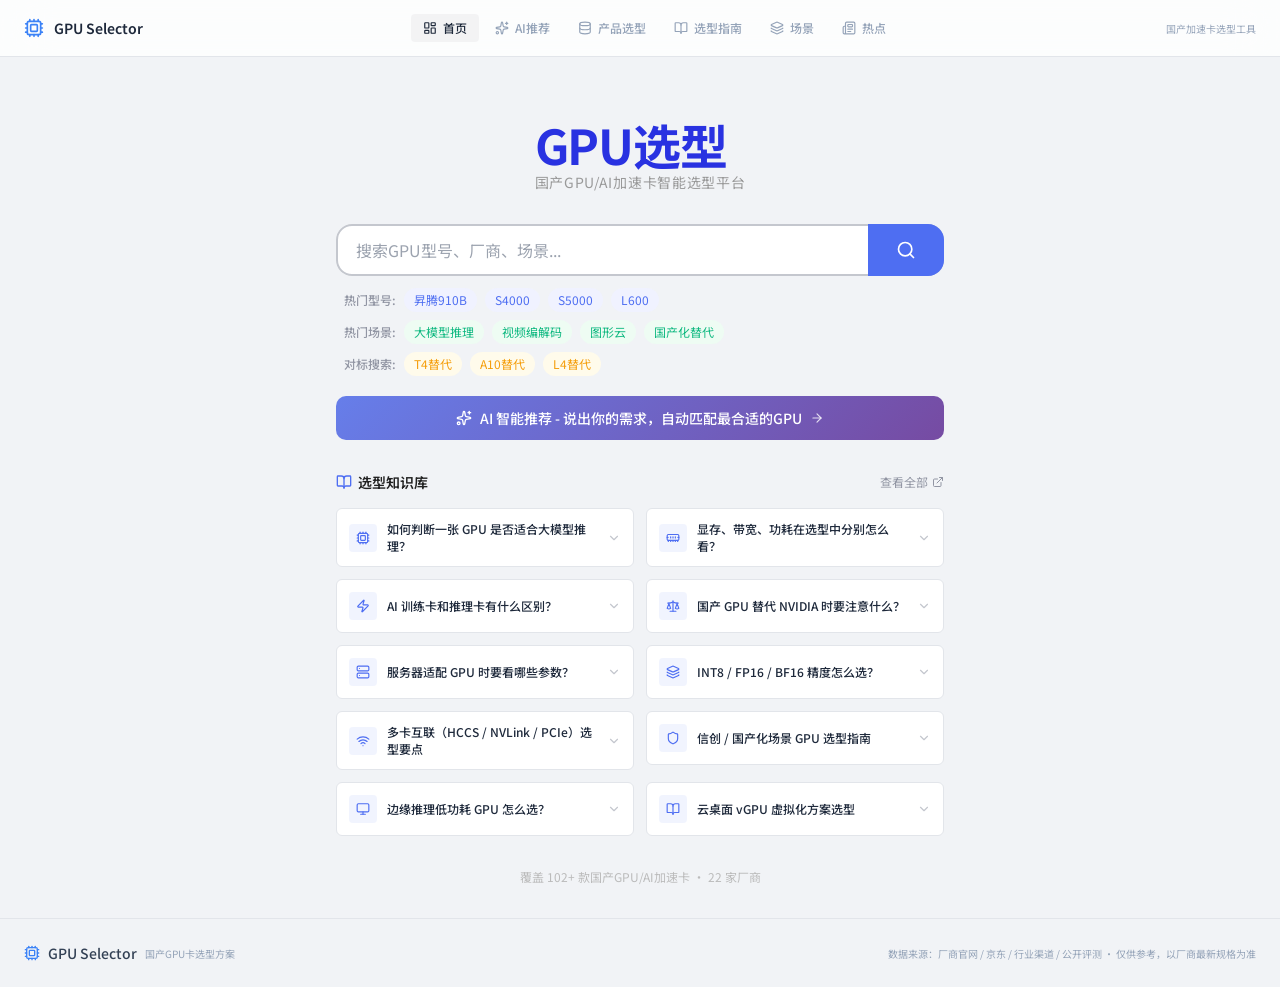
==== index.html @ f84dd286 "Add files via upload" ====
<!doctype html>
<html lang="en">
  <head>
    <meta charset="UTF-8" />
    <meta name="viewport" content="width=device-width, initial-scale=1.0" />
    <title>国产GPU卡选型方案</title>
    <script type="module" crossorigin src="./assets/index-DSCx5gUQ.js"></script>
    <link rel="stylesheet" crossorigin href="./assets/index-zf1gMoBi.css">
  </head>
  <body>
    <div id="root"></div>
  </body>
</html>
---- assets/index-zf1gMoBi.css ----
@import"https://fonts.googleapis.com/css2?family=JetBrains+Mono:wght@400;500;600;700&family=Noto+Sans+SC:wght@400;500;600;700;900&display=swap";*,:before,:after{--tw-border-spacing-x: 0;--tw-border-spacing-y: 0;--tw-translate-x: 0;--tw-translate-y: 0;--tw-rotate: 0;--tw-skew-x: 0;--tw-skew-y: 0;--tw-scale-x: 1;--tw-scale-y: 1;--tw-pan-x: ;--tw-pan-y: ;--tw-pinch-zoom: ;--tw-scroll-snap-strictness: proximity;--tw-gradient-from-position: ;--tw-gradient-via-position: ;--tw-gradient-to-position: ;--tw-ordinal: ;--tw-slashed-zero: ;--tw-numeric-figure: ;--tw-numeric-spacing: ;--tw-numeric-fraction: ;--tw-ring-inset: ;--tw-ring-offset-width: 0px;--tw-ring-offset-color: #fff;--tw-ring-color: rgb(59 130 246 / .5);--tw-ring-offset-shadow: 0 0 #0000;--tw-ring-shadow: 0 0 #0000;--tw-shadow: 0 0 #0000;--tw-shadow-colored: 0 0 #0000;--tw-blur: ;--tw-brightness: ;--tw-contrast: ;--tw-grayscale: ;--tw-hue-rotate: ;--tw-invert: ;--tw-saturate: ;--tw-sepia: ;--tw-drop-shadow: ;--tw-backdrop-blur: ;--tw-backdrop-brightness: ;--tw-backdrop-contrast: ;--tw-backdrop-grayscale: ;--tw-backdrop-hue-rotate: ;--tw-backdrop-invert: ;--tw-backdrop-opacity: ;--tw-backdrop-saturate: ;--tw-backdrop-sepia: ;--tw-contain-size: ;--tw-contain-layout: ;--tw-contain-paint: ;--tw-contain-style: }::backdrop{--tw-border-spacing-x: 0;--tw-border-spacing-y: 0;--tw-translate-x: 0;--tw-translate-y: 0;--tw-rotate: 0;--tw-skew-x: 0;--tw-skew-y: 0;--tw-scale-x: 1;--tw-scale-y: 1;--tw-pan-x: ;--tw-pan-y: ;--tw-pinch-zoom: ;--tw-scroll-snap-strictness: proximity;--tw-gradient-from-position: ;--tw-gradient-via-position: ;--tw-gradient-to-position: ;--tw-ordinal: ;--tw-slashed-zero: ;--tw-numeric-figure: ;--tw-numeric-spacing: ;--tw-numeric-fraction: ;--tw-ring-inset: ;--tw-ring-offset-width: 0px;--tw-ring-offset-color: #fff;--tw-ring-color: rgb(59 130 246 / .5);--tw-ring-offset-shadow: 0 0 #0000;--tw-ring-shadow: 0 0 #0000;--tw-shadow: 0 0 #0000;--tw-shadow-colored: 0 0 #0000;--tw-blur: ;--tw-brightness: ;--tw-contrast: ;--tw-grayscale: ;--tw-hue-rotate: ;--tw-invert: ;--tw-saturate: ;--tw-sepia: ;--tw-drop-shadow: ;--tw-backdrop-blur: ;--tw-backdrop-brightness: ;--tw-backdrop-contrast: ;--tw-backdrop-grayscale: ;--tw-backdrop-hue-rotate: ;--tw-backdrop-invert: ;--tw-backdrop-opacity: ;--tw-backdrop-saturate: ;--tw-backdrop-sepia: ;--tw-contain-size: ;--tw-contain-layout: ;--tw-contain-paint: ;--tw-contain-style: }*,:before,:after{box-sizing:border-box;border-width:0;border-style:solid;border-color:#e5e7eb}:before,:after{--tw-content: ""}html,:host{line-height:1.5;-webkit-text-size-adjust:100%;-moz-tab-size:4;-o-tab-size:4;tab-size:4;font-family:ui-sans-serif,system-ui,sans-serif,"Apple Color Emoji","Segoe UI Emoji",Segoe UI Symbol,"Noto Color Emoji";font-feature-settings:normal;font-variation-settings:normal;-webkit-tap-highlight-color:transparent}body{margin:0;line-height:inherit}hr{height:0;color:inherit;border-top-width:1px}abbr:where([title]){-webkit-text-decoration:underline dotted;text-decoration:underline dotted}h1,h2,h3,h4,h5,h6{font-size:inherit;font-weight:inherit}a{color:inherit;text-decoration:inherit}b,strong{font-weight:bolder}code,kbd,samp,pre{font-family:ui-monospace,SFMono-Regular,Menlo,Monaco,Consolas,Liberation Mono,Courier New,monospace;font-feature-settings:normal;font-variation-settings:normal;font-size:1em}small{font-size:80%}sub,sup{font-size:75%;line-height:0;position:relative;vertical-align:baseline}sub{bottom:-.25em}sup{top:-.5em}table{text-indent:0;border-color:inherit;border-collapse:collapse}button,input,optgroup,select,textarea{font-family:inherit;font-feature-settings:inherit;font-variation-settings:inherit;font-size:100%;font-weight:inherit;line-height:inherit;letter-spacing:inherit;color:inherit;margin:0;padding:0}button,select{text-transform:none}button,input:where([type=button]),input:where([type=reset]),input:where([type=submit]){-webkit-appearance:button;background-color:transparent;background-image:none}:-moz-focusring{outline:auto}:-moz-ui-invalid{box-shadow:none}progress{vertical-align:baseline}::-webkit-inner-spin-button,::-webkit-outer-spin-button{height:auto}[type=search]{-webkit-appearance:textfield;outline-offset:-2px}::-webkit-search-decoration{-webkit-appearance:none}::-webkit-file-upload-button{-webkit-appearance:button;font:inherit}summary{display:list-item}blockquote,dl,dd,h1,h2,h3,h4,h5,h6,hr,figure,p,pre{margin:0}fieldset{margin:0;padding:0}legend{padding:0}ol,ul,menu{list-style:none;margin:0;padding:0}dialog{padding:0}textarea{resize:vertical}input::-moz-placeholder,textarea::-moz-placeholder{opacity:1;color:#9ca3af}input::placeholder,textarea::placeholder{opacity:1;color:#9ca3af}button,[role=button]{cursor:pointer}:disabled{cursor:default}img,svg,video,canvas,audio,iframe,embed,object{display:block;vertical-align:middle}img,video{max-width:100%;height:auto}[hidden]:where(:not([hidden=until-found])){display:none}:root{--background: 220 10% 97%;--foreground: 220 15% 15%;--card: 0 0% 100%;--card-foreground: 220 15% 15%;--popover: 0 0% 100%;--popover-foreground: 220 15% 15%;--primary: 217 91% 60%;--primary-foreground: 0 0% 100%;--secondary: 220 10% 94%;--secondary-foreground: 220 15% 15%;--muted: 220 10% 94%;--muted-foreground: 220 8% 45%;--accent: 220 10% 92%;--accent-foreground: 220 15% 15%;--destructive: 0 72% 51%;--destructive-foreground: 0 0% 100%;--border: 220 10% 88%;--input: 220 10% 88%;--ring: 217 91% 60%;--radius: .375rem}*{border-color:hsl(var(--border))}html{scroll-behavior:smooth}body{-webkit-font-smoothing:antialiased;-moz-osx-font-smoothing:grayscale;background-color:#f1f3f6;color:#1e293b;font-family:Noto Sans SC,-apple-system,BlinkMacSystemFont,Segoe UI,sans-serif}::-moz-selection{background-color:#3b82f62e;color:#1e293b}::selection{background-color:#3b82f62e;color:#1e293b}::-webkit-scrollbar{width:5px;height:5px}::-webkit-scrollbar-track{background:transparent}::-webkit-scrollbar-thumb{background:#0000001f;border-radius:2px}::-webkit-scrollbar-thumb:hover{background:#0003}.font-mono{font-family:JetBrains Mono,Space Mono,monospace}.line-clamp-2{display:-webkit-box;-webkit-line-clamp:2;-webkit-box-orient:vertical;overflow:hidden}.line-clamp-3{display:-webkit-box;-webkit-line-clamp:3;-webkit-box-orient:vertical;overflow:hidden}.panel{border-radius:var(--radius);border-width:1px;--tw-bg-opacity: 1;background-color:rgb(255 255 255 / var(--tw-bg-opacity, 1));border-color:#e2e5ea}.panel-hover{border-radius:var(--radius);border-width:1px;--tw-bg-opacity: 1;background-color:rgb(255 255 255 / var(--tw-bg-opacity, 1));border-color:#e2e5ea;transition:all .2s ease}.panel-hover:hover{border-color:#cdd1d8;box-shadow:0 1px 4px #0000000a}.btn-primary{display:inline-flex;height:2rem;align-items:center;justify-content:center;gap:.25rem;border-radius:calc(var(--radius) - 2px);padding-left:1rem;padding-right:1rem;font-size:.75rem;line-height:1rem;font-weight:500;transition-property:all;transition-timing-function:cubic-bezier(.4,0,.2,1);transition-duration:.2s;animation-duration:.2s;background:#3b82f61a;color:#2563eb;border:1px solid rgba(59,130,246,.2)}.btn-primary:hover{background:#3b82f629;border-color:#3b82f64d}.sr-only{position:absolute;width:1px;height:1px;padding:0;margin:-1px;overflow:hidden;clip:rect(0,0,0,0);white-space:nowrap;border-width:0}.pointer-events-none{pointer-events:none}.visible{visibility:visible}.invisible{visibility:hidden}.fixed{position:fixed}.absolute{position:absolute}.relative{position:relative}.sticky{position:sticky}.inset-0{inset:0}.inset-4{inset:1rem}.inset-x-0{left:0;right:0}.inset-y-0{top:0;bottom:0}.-bottom-12{bottom:-3rem}.-left-12{left:-3rem}.-right-12{right:-3rem}.-top-12{top:-3rem}.bottom-0{bottom:0}.left-0{left:0}.left-1\/2{left:50%}.left-2{left:.5rem}.left-2\.5{left:.625rem}.left-3{left:.75rem}.left-\[50\%\]{left:50%}.right-0{right:0}.right-1{right:.25rem}.right-2{right:.5rem}.right-3{right:.75rem}.right-4{right:1rem}.top-0{top:0}.top-1\.5{top:.375rem}.top-1\/2{top:50%}.top-20{top:5rem}.top-3\.5{top:.875rem}.top-4{top:1rem}.top-\[1px\]{top:1px}.top-\[50\%\]{top:50%}.top-\[60\%\]{top:60%}.top-\[72px\]{top:72px}.top-full{top:100%}.isolate{isolation:isolate}.-z-10{z-index:-10}.z-10{z-index:10}.z-20{z-index:20}.z-50{z-index:50}.z-\[1\]{z-index:1}.z-\[60\]{z-index:60}.z-\[70\]{z-index:70}.z-\[80\]{z-index:80}.z-\[90\]{z-index:90}.order-first{order:-9999}.order-last{order:9999}.col-start-2{grid-column-start:2}.row-span-2{grid-row:span 2 / span 2}.row-start-1{grid-row-start:1}.\!m-0{margin:0!important}.-mx-1{margin-left:-.25rem;margin-right:-.25rem}.-mx-6{margin-left:-1.5rem;margin-right:-1.5rem}.-my-2{margin-top:-.5rem;margin-bottom:-.5rem}.mx-2{margin-left:.5rem;margin-right:.5rem}.mx-3\.5{margin-left:.875rem;margin-right:.875rem}.mx-auto{margin-left:auto;margin-right:auto}.my-0{margin-top:0;margin-bottom:0}.my-0\.5{margin-top:.125rem;margin-bottom:.125rem}.my-1{margin-top:.25rem;margin-bottom:.25rem}.my-3{margin-top:.75rem;margin-bottom:.75rem}.-ml-4{margin-left:-1rem}.-mt-4{margin-top:-1rem}.mb-0\.5{margin-bottom:.125rem}.mb-1{margin-bottom:.25rem}.mb-1\.5{margin-bottom:.375rem}.mb-2{margin-bottom:.5rem}.mb-2\.5{margin-bottom:.625rem}.mb-3{margin-bottom:.75rem}.mb-4{margin-bottom:1rem}.mb-5{margin-bottom:1.25rem}.mb-6{margin-bottom:1.5rem}.mb-8{margin-bottom:2rem}.ml-0\.5{margin-left:.125rem}.ml-1{margin-left:.25rem}.ml-1\.5{margin-left:.375rem}.ml-2{margin-left:.5rem}.ml-3{margin-left:.75rem}.ml-4{margin-left:1rem}.ml-auto{margin-left:auto}.mt-0\.5{margin-top:.125rem}.mt-1{margin-top:.25rem}.mt-1\.5{margin-top:.375rem}.mt-12{margin-top:3rem}.mt-2{margin-top:.5rem}.mt-2\.5{margin-top:.625rem}.mt-3{margin-top:.75rem}.mt-4{margin-top:1rem}.mt-5{margin-top:1.25rem}.mt-8{margin-top:2rem}.mt-auto{margin-top:auto}.line-clamp-1{overflow:hidden;display:-webkit-box;-webkit-box-orient:vertical;-webkit-line-clamp:1}.line-clamp-2{overflow:hidden;display:-webkit-box;-webkit-box-orient:vertical;-webkit-line-clamp:2}.line-clamp-3{overflow:hidden;display:-webkit-box;-webkit-box-orient:vertical;-webkit-line-clamp:3}.block{display:block}.inline-block{display:inline-block}.inline{display:inline}.flex{display:flex}.inline-flex{display:inline-flex}.table{display:table}.table-caption{display:table-caption}.table-cell{display:table-cell}.table-row{display:table-row}.grid{display:grid}.hidden{display:none}.aspect-square{aspect-ratio:1 / 1}.aspect-video{aspect-ratio:16 / 9}.size-10{width:2.5rem;height:2.5rem}.size-2{width:.5rem;height:.5rem}.size-2\.5{width:.625rem;height:.625rem}.size-3{width:.75rem;height:.75rem}.size-3\.5{width:.875rem;height:.875rem}.size-4{width:1rem;height:1rem}.size-6{width:1.5rem;height:1.5rem}.size-7{width:1.75rem;height:1.75rem}.size-8{width:2rem;height:2rem}.size-9{width:2.25rem;height:2.25rem}.size-auto{width:auto;height:auto}.size-full{width:100%;height:100%}.h-1{height:.25rem}.h-1\.5{height:.375rem}.h-10{height:2.5rem}.h-11{height:2.75rem}.h-12{height:3rem}.h-14{height:3.5rem}.h-2{height:.5rem}.h-2\.5{height:.625rem}.h-3{height:.75rem}.h-3\.5{height:.875rem}.h-4{height:1rem}.h-5{height:1.25rem}.h-6{height:1.5rem}.h-64{height:16rem}.h-7{height:1.75rem}.h-8{height:2rem}.h-9{height:2.25rem}.h-\[1\.15rem\]{height:1.15rem}.h-\[2px\]{height:2px}.h-\[calc\(100\%-1px\)\]{height:calc(100% - 1px)}.h-\[calc\(100vh-3\.5rem\)\]{height:calc(100vh - 3.5rem)}.h-\[var\(--radix-navigation-menu-viewport-height\)\]{height:var(--radix-navigation-menu-viewport-height)}.h-\[var\(--radix-select-trigger-height\)\]{height:var(--radix-select-trigger-height)}.h-auto{height:auto}.h-full{height:100%}.h-px{height:1px}.h-svh{height:100svh}.max-h-52{max-height:13rem}.max-h-\[120px\]{max-height:120px}.max-h-\[300px\]{max-height:300px}.max-h-\[calc\(100vh-80px\)\]{max-height:calc(100vh - 80px)}.min-h-0{min-height:0px}.min-h-16{min-height:4rem}.min-h-4{min-height:1rem}.min-h-\[calc\(100vh-3\.5rem\)\]{min-height:calc(100vh - 3.5rem)}.min-h-screen{min-height:100vh}.min-h-svh{min-height:100svh}.w-0{width:0px}.w-1{width:.25rem}.w-1\.5{width:.375rem}.w-10{width:2.5rem}.w-12{width:3rem}.w-14{width:3.5rem}.w-2{width:.5rem}.w-2\.5{width:.625rem}.w-3{width:.75rem}.w-3\.5{width:.875rem}.w-3\/4{width:75%}.w-4{width:1rem}.w-5{width:1.25rem}.w-56{width:14rem}.w-6{width:1.5rem}.w-64{width:16rem}.w-7{width:1.75rem}.w-72{width:18rem}.w-8{width:2rem}.w-9{width:2.25rem}.w-\[100px\]{width:100px}.w-\[140px\]{width:140px}.w-\[240px\]{width:240px}.w-auto{width:auto}.w-fit{width:-moz-fit-content;width:fit-content}.w-full{width:100%}.w-max{width:-moz-max-content;width:max-content}.w-px{width:1px}.min-w-0{min-width:0px}.min-w-10{min-width:2.5rem}.min-w-5{min-width:1.25rem}.min-w-8{min-width:2rem}.min-w-9{min-width:2.25rem}.min-w-\[12rem\]{min-width:12rem}.min-w-\[180px\]{min-width:180px}.min-w-\[200px\]{min-width:200px}.min-w-\[700px\]{min-width:700px}.min-w-\[800px\]{min-width:800px}.min-w-\[8rem\]{min-width:8rem}.min-w-\[var\(--radix-select-trigger-width\)\]{min-width:var(--radix-select-trigger-width)}.max-w-\[1100px\]{max-width:1100px}.max-w-\[1200px\]{max-width:1200px}.max-w-\[1400px\]{max-width:1400px}.max-w-\[140px\]{max-width:140px}.max-w-\[220px\]{max-width:220px}.max-w-\[240px\]{max-width:240px}.max-w-\[520px\]{max-width:520px}.max-w-\[640px\]{max-width:640px}.max-w-\[80\%\]{max-width:80%}.max-w-\[calc\(100\%-2rem\)\]{max-width:calc(100% - 2rem)}.max-w-lg{max-width:32rem}.max-w-max{max-width:-moz-max-content;max-width:max-content}.max-w-md{max-width:28rem}.max-w-sm{max-width:24rem}.flex-1{flex:1 1 0%}.shrink-0{flex-shrink:0}.grow{flex-grow:1}.grow-0{flex-grow:0}.basis-full{flex-basis:100%}.caption-bottom{caption-side:bottom}.border-collapse{border-collapse:collapse}.border-separate{border-collapse:separate}.border-spacing-0{--tw-border-spacing-x: 0px;--tw-border-spacing-y: 0px;border-spacing:var(--tw-border-spacing-x) var(--tw-border-spacing-y)}.-translate-x-1\/2{--tw-translate-x: -50%;transform:translate(var(--tw-translate-x),var(--tw-translate-y)) rotate(var(--tw-rotate)) skew(var(--tw-skew-x)) skewY(var(--tw-skew-y)) scaleX(var(--tw-scale-x)) scaleY(var(--tw-scale-y))}.-translate-x-px{--tw-translate-x: -1px;transform:translate(var(--tw-translate-x),var(--tw-translate-y)) rotate(var(--tw-rotate)) skew(var(--tw-skew-x)) skewY(var(--tw-skew-y)) scaleX(var(--tw-scale-x)) scaleY(var(--tw-scale-y))}.-translate-y-1\/2{--tw-translate-y: -50%;transform:translate(var(--tw-translate-x),var(--tw-translate-y)) rotate(var(--tw-rotate)) skew(var(--tw-skew-x)) skewY(var(--tw-skew-y)) scaleX(var(--tw-scale-x)) scaleY(var(--tw-scale-y))}.translate-x-\[-50\%\]{--tw-translate-x: -50%;transform:translate(var(--tw-translate-x),var(--tw-translate-y)) rotate(var(--tw-rotate)) skew(var(--tw-skew-x)) skewY(var(--tw-skew-y)) scaleX(var(--tw-scale-x)) scaleY(var(--tw-scale-y))}.translate-x-px{--tw-translate-x: 1px;transform:translate(var(--tw-translate-x),var(--tw-translate-y)) rotate(var(--tw-rotate)) skew(var(--tw-skew-x)) skewY(var(--tw-skew-y)) scaleX(var(--tw-scale-x)) scaleY(var(--tw-scale-y))}.translate-y-0\.5{--tw-translate-y: .125rem;transform:translate(var(--tw-translate-x),var(--tw-translate-y)) rotate(var(--tw-rotate)) skew(var(--tw-skew-x)) skewY(var(--tw-skew-y)) scaleX(var(--tw-scale-x)) scaleY(var(--tw-scale-y))}.translate-y-\[-50\%\]{--tw-translate-y: -50%;transform:translate(var(--tw-translate-x),var(--tw-translate-y)) rotate(var(--tw-rotate)) skew(var(--tw-skew-x)) skewY(var(--tw-skew-y)) scaleX(var(--tw-scale-x)) scaleY(var(--tw-scale-y))}.translate-y-\[calc\(-50\%_-_2px\)\]{--tw-translate-y: calc(-50% - 2px) ;transform:translate(var(--tw-translate-x),var(--tw-translate-y)) rotate(var(--tw-rotate)) skew(var(--tw-skew-x)) skewY(var(--tw-skew-y)) scaleX(var(--tw-scale-x)) scaleY(var(--tw-scale-y))}.rotate-45{--tw-rotate: 45deg;transform:translate(var(--tw-translate-x),var(--tw-translate-y)) rotate(var(--tw-rotate)) skew(var(--tw-skew-x)) skewY(var(--tw-skew-y)) scaleX(var(--tw-scale-x)) scaleY(var(--tw-scale-y))}.rotate-90{--tw-rotate: 90deg;transform:translate(var(--tw-translate-x),var(--tw-translate-y)) rotate(var(--tw-rotate)) skew(var(--tw-skew-x)) skewY(var(--tw-skew-y)) scaleX(var(--tw-scale-x)) scaleY(var(--tw-scale-y))}.transform{transform:translate(var(--tw-translate-x),var(--tw-translate-y)) rotate(var(--tw-rotate)) skew(var(--tw-skew-x)) skewY(var(--tw-skew-y)) scaleX(var(--tw-scale-x)) scaleY(var(--tw-scale-y))}@keyframes caret-blink{0%,70%,to{opacity:1}20%,50%{opacity:0}}.animate-caret-blink{animation:caret-blink 1.25s ease-out infinite}@keyframes pulse{50%{opacity:.5}}.animate-pulse{animation:pulse 2s cubic-bezier(.4,0,.6,1) infinite}@keyframes spin{to{transform:rotate(360deg)}}.animate-spin{animation:spin 1s linear infinite}.cursor-default{cursor:default}.cursor-pointer{cursor:pointer}.cursor-text{cursor:text}.touch-none{touch-action:none}.select-none{-webkit-user-select:none;-moz-user-select:none;user-select:none}.resize-none{resize:none}.scroll-my-1{scroll-margin-top:.25rem;scroll-margin-bottom:.25rem}.scroll-py-1{scroll-padding-top:.25rem;scroll-padding-bottom:.25rem}.list-inside{list-style-position:inside}.list-decimal{list-style-type:decimal}.list-disc{list-style-type:disc}.list-none{list-style-type:none}.auto-rows-min{grid-auto-rows:min-content}.grid-cols-1{grid-template-columns:repeat(1,minmax(0,1fr))}.grid-cols-2{grid-template-columns:repeat(2,minmax(0,1fr))}.grid-cols-3{grid-template-columns:repeat(3,minmax(0,1fr))}.grid-cols-\[0_1fr\]{grid-template-columns:0 1fr}.grid-rows-\[auto_auto\]{grid-template-rows:auto auto}.flex-row{flex-direction:row}.flex-row-reverse{flex-direction:row-reverse}.flex-col{flex-direction:column}.flex-col-reverse{flex-direction:column-reverse}.flex-wrap{flex-wrap:wrap}.place-content-center{place-content:center}.items-start{align-items:flex-start}.items-end{align-items:flex-end}.items-center{align-items:center}.items-stretch{align-items:stretch}.justify-start{justify-content:flex-start}.justify-center{justify-content:center}.justify-between{justify-content:space-between}.justify-items-start{justify-items:start}.gap-0\.5{gap:.125rem}.gap-1{gap:.25rem}.gap-1\.5{gap:.375rem}.gap-2{gap:.5rem}.gap-2\.5{gap:.625rem}.gap-3{gap:.75rem}.gap-4{gap:1rem}.gap-6{gap:1.5rem}.gap-7{gap:1.75rem}.gap-\[--spacing\(var\(--gap\)\)\]{gap:var(--spacing(var(--gap)))}.gap-x-3{-moz-column-gap:.75rem;column-gap:.75rem}.gap-x-4{-moz-column-gap:1rem;column-gap:1rem}.gap-y-0\.5{row-gap:.125rem}.gap-y-1{row-gap:.25rem}.space-y-0\.5>:not([hidden])~:not([hidden]){--tw-space-y-reverse: 0;margin-top:calc(.125rem * calc(1 - var(--tw-space-y-reverse)));margin-bottom:calc(.125rem * var(--tw-space-y-reverse))}.space-y-1>:not([hidden])~:not([hidden]){--tw-space-y-reverse: 0;margin-top:calc(.25rem * calc(1 - var(--tw-space-y-reverse)));margin-bottom:calc(.25rem * var(--tw-space-y-reverse))}.space-y-2>:not([hidden])~:not([hidden]){--tw-space-y-reverse: 0;margin-top:calc(.5rem * calc(1 - var(--tw-space-y-reverse)));margin-bottom:calc(.5rem * var(--tw-space-y-reverse))}.space-y-2\.5>:not([hidden])~:not([hidden]){--tw-space-y-reverse: 0;margin-top:calc(.625rem * calc(1 - var(--tw-space-y-reverse)));margin-bottom:calc(.625rem * var(--tw-space-y-reverse))}.space-y-3>:not([hidden])~:not([hidden]){--tw-space-y-reverse: 0;margin-top:calc(.75rem * calc(1 - var(--tw-space-y-reverse)));margin-bottom:calc(.75rem * var(--tw-space-y-reverse))}.space-y-4>:not([hidden])~:not([hidden]){--tw-space-y-reverse: 0;margin-top:calc(1rem * calc(1 - var(--tw-space-y-reverse)));margin-bottom:calc(1rem * var(--tw-space-y-reverse))}.space-y-6>:not([hidden])~:not([hidden]){--tw-space-y-reverse: 0;margin-top:calc(1.5rem * calc(1 - var(--tw-space-y-reverse)));margin-bottom:calc(1.5rem * var(--tw-space-y-reverse))}.self-start{align-self:flex-start}.self-stretch{align-self:stretch}.justify-self-end{justify-self:end}.overflow-auto{overflow:auto}.overflow-hidden{overflow:hidden}.overflow-x-auto{overflow-x:auto}.overflow-y-auto{overflow-y:auto}.overflow-x-hidden{overflow-x:hidden}.truncate{overflow:hidden;text-overflow:ellipsis;white-space:nowrap}.whitespace-nowrap{white-space:nowrap}.whitespace-pre-wrap{white-space:pre-wrap}.text-balance{text-wrap:balance}.break-words{overflow-wrap:break-word}.rounded{border-radius:.25rem}.rounded-2xl{border-radius:1rem}.rounded-\[2px\]{border-radius:2px}.rounded-\[4px\]{border-radius:4px}.rounded-\[calc\(var\(--radius\)-5px\)\]{border-radius:calc(var(--radius) - 5px)}.rounded-\[inherit\]{border-radius:inherit}.rounded-full{border-radius:9999px}.rounded-lg{border-radius:var(--radius)}.rounded-md{border-radius:calc(var(--radius) - 2px)}.rounded-none{border-radius:0}.rounded-sm{border-radius:calc(var(--radius) - 4px)}.rounded-xl{border-radius:calc(var(--radius) + 4px)}.rounded-xs{border-radius:calc(var(--radius) - 6px)}.rounded-l-md{border-top-left-radius:calc(var(--radius) - 2px);border-bottom-left-radius:calc(var(--radius) - 2px)}.rounded-l-none{border-top-left-radius:0;border-bottom-left-radius:0}.rounded-r-2xl{border-top-right-radius:1rem;border-bottom-right-radius:1rem}.rounded-r-md{border-top-right-radius:calc(var(--radius) - 2px);border-bottom-right-radius:calc(var(--radius) - 2px)}.rounded-t-lg{border-top-left-radius:var(--radius);border-top-right-radius:var(--radius)}.rounded-tl-sm{border-top-left-radius:calc(var(--radius) - 4px)}.rounded-tr-sm{border-top-right-radius:calc(var(--radius) - 4px)}.border{border-width:1px}.border-0{border-width:0px}.border-2{border-width:2px}.border-\[1\.5px\]{border-width:1.5px}.border-y{border-top-width:1px;border-bottom-width:1px}.border-b{border-bottom-width:1px}.border-l{border-left-width:1px}.border-l-\[3px\]{border-left-width:3px}.border-r{border-right-width:1px}.border-t{border-top-width:1px}.border-dashed{border-style:dashed}.border-\[\#3b82f6\]{--tw-border-opacity: 1;border-color:rgb(59 130 246 / var(--tw-border-opacity, 1))}.border-\[\#3b82f6\]\/30{border-color:#3b82f64d}.border-\[\#d1d5db\]{--tw-border-opacity: 1;border-color:rgb(209 213 219 / var(--tw-border-opacity, 1))}.border-border{border-color:hsl(var(--border))}.border-border\/50{border-color:hsl(var(--border) / .5)}.border-current{border-color:currentColor}.border-input{border-color:hsl(var(--input))}.border-primary{border-color:hsl(var(--primary))}.border-sidebar-border{border-color:hsl(var(--sidebar-border))}.border-transparent{border-color:transparent}.border-white\/\[0\.04\]{border-color:#ffffff0a}.border-white\/\[0\.06\]{border-color:#ffffff0f}.border-white\/\[0\.08\]{border-color:#ffffff14}.border-l-transparent{border-left-color:transparent}.border-t-transparent{border-top-color:transparent}.bg-\[\#0A0A0C\]{--tw-bg-opacity: 1;background-color:rgb(10 10 12 / var(--tw-bg-opacity, 1))}.bg-\[\#10b981\]\/10{background-color:#10b9811a}.bg-\[\#22c55e\]\/10{background-color:#22c55e1a}.bg-\[\#3b82f6\]{--tw-bg-opacity: 1;background-color:rgb(59 130 246 / var(--tw-bg-opacity, 1))}.bg-\[\#3b82f6\]\/10{background-color:#3b82f61a}.bg-\[\#3b82f6\]\/15{background-color:#3b82f626}.bg-\[\#dcfce7\]{--tw-bg-opacity: 1;background-color:rgb(220 252 231 / var(--tw-bg-opacity, 1))}.bg-\[\#eff6ff\]{--tw-bg-opacity: 1;background-color:rgb(239 246 255 / var(--tw-bg-opacity, 1))}.bg-\[\#f59e0b\]\/10{background-color:#f59e0b1a}.bg-\[\#f8f9fa\]{--tw-bg-opacity: 1;background-color:rgb(248 249 250 / var(--tw-bg-opacity, 1))}.bg-accent{background-color:hsl(var(--accent))}.bg-background{background-color:hsl(var(--background))}.bg-black\/30{background-color:#0000004d}.bg-black\/50{background-color:#00000080}.bg-black\/70{background-color:#000000b3}.bg-border{background-color:hsl(var(--border))}.bg-card{background-color:hsl(var(--card))}.bg-destructive{--tw-bg-opacity: 1;background-color:hsl(var(--destructive) / var(--tw-bg-opacity, 1))}.bg-foreground{background-color:hsl(var(--foreground))}.bg-input{background-color:hsl(var(--input))}.bg-muted{background-color:hsl(var(--muted))}.bg-muted\/50{background-color:hsl(var(--muted) / .5)}.bg-popover{background-color:hsl(var(--popover))}.bg-primary{background-color:hsl(var(--primary))}.bg-primary\/20{background-color:hsl(var(--primary) / .2)}.bg-secondary{background-color:hsl(var(--secondary))}.bg-sidebar{background-color:hsl(var(--sidebar-background))}.bg-sidebar-border{background-color:hsl(var(--sidebar-border))}.bg-transparent{background-color:transparent}.bg-white{--tw-bg-opacity: 1;background-color:rgb(255 255 255 / var(--tw-bg-opacity, 1))}.bg-white\/80{background-color:#fffc}.bg-white\/\[0\.02\]{background-color:#ffffff05}.bg-white\/\[0\.03\]{background-color:#ffffff08}.fill-current{fill:currentColor}.fill-foreground{fill:hsl(var(--foreground))}.fill-primary{fill:hsl(var(--primary))}.p-0{padding:0}.p-1{padding:.25rem}.p-1\.5{padding:.375rem}.p-10{padding:2.5rem}.p-2{padding:.5rem}.p-2\.5{padding:.625rem}.p-3{padding:.75rem}.p-3\.5{padding:.875rem}.p-4{padding:1rem}.p-5{padding:1.25rem}.p-6{padding:1.5rem}.p-\[3px\]{padding:3px}.p-px{padding:1px}.px-1{padding-left:.25rem;padding-right:.25rem}.px-1\.5{padding-left:.375rem;padding-right:.375rem}.px-2{padding-left:.5rem;padding-right:.5rem}.px-2\.5{padding-left:.625rem;padding-right:.625rem}.px-3{padding-left:.75rem;padding-right:.75rem}.px-4{padding-left:1rem;padding-right:1rem}.px-5{padding-left:1.25rem;padding-right:1.25rem}.px-6{padding-left:1.5rem;padding-right:1.5rem}.px-7{padding-left:1.75rem;padding-right:1.75rem}.py-0\.5{padding-top:.125rem;padding-bottom:.125rem}.py-1{padding-top:.25rem;padding-bottom:.25rem}.py-1\.5{padding-top:.375rem;padding-bottom:.375rem}.py-12{padding-top:3rem;padding-bottom:3rem}.py-2{padding-top:.5rem;padding-bottom:.5rem}.py-2\.5{padding-top:.625rem;padding-bottom:.625rem}.py-20{padding-top:5rem;padding-bottom:5rem}.py-3{padding-top:.75rem;padding-bottom:.75rem}.py-3\.5{padding-top:.875rem;padding-bottom:.875rem}.py-4{padding-top:1rem;padding-bottom:1rem}.py-5{padding-top:1.25rem;padding-bottom:1.25rem}.py-6{padding-top:1.5rem;padding-bottom:1.5rem}.py-8{padding-top:2rem;padding-bottom:2rem}.pb-16{padding-bottom:4rem}.pb-2{padding-bottom:.5rem}.pb-3{padding-bottom:.75rem}.pb-4{padding-bottom:1rem}.pb-8{padding-bottom:2rem}.pl-2{padding-left:.5rem}.pl-2\.5{padding-left:.625rem}.pl-3{padding-left:.75rem}.pl-4{padding-left:1rem}.pl-7{padding-left:1.75rem}.pl-8{padding-left:2rem}.pl-9{padding-left:2.25rem}.pr-1{padding-right:.25rem}.pr-14{padding-right:3.5rem}.pr-2{padding-right:.5rem}.pr-2\.5{padding-right:.625rem}.pr-3{padding-right:.75rem}.pr-4{padding-right:1rem}.pr-8{padding-right:2rem}.pt-0{padding-top:0}.pt-10{padding-top:2.5rem}.pt-14{padding-top:3.5rem}.pt-16{padding-top:4rem}.pt-2{padding-top:.5rem}.pt-3{padding-top:.75rem}.pt-4{padding-top:1rem}.pt-6{padding-top:1.5rem}.text-left{text-align:left}.text-center{text-align:center}.text-right{text-align:right}.align-middle{vertical-align:middle}.font-mono{font-family:ui-monospace,SFMono-Regular,Menlo,Monaco,Consolas,Liberation Mono,Courier New,monospace}.font-sans{font-family:ui-sans-serif,system-ui,sans-serif,"Apple Color Emoji","Segoe UI Emoji",Segoe UI Symbol,"Noto Color Emoji"}.text-2xl{font-size:1.5rem;line-height:2rem}.text-5xl{font-size:3rem;line-height:1}.text-\[0\.8rem\]{font-size:.8rem}.text-\[10px\]{font-size:10px}.text-\[11px\]{font-size:11px}.text-\[9px\]{font-size:9px}.text-base{font-size:1rem;line-height:1.5rem}.text-lg{font-size:1.125rem;line-height:1.75rem}.text-sm{font-size:.875rem;line-height:1.25rem}.text-sm\/relaxed{font-size:.875rem;line-height:1.625}.text-xl{font-size:1.25rem;line-height:1.75rem}.text-xs{font-size:.75rem;line-height:1rem}.font-bold{font-weight:700}.font-medium{font-weight:500}.font-normal{font-weight:400}.font-semibold{font-weight:600}.uppercase{text-transform:uppercase}.tabular-nums{--tw-numeric-spacing: tabular-nums;font-variant-numeric:var(--tw-ordinal) var(--tw-slashed-zero) var(--tw-numeric-figure) var(--tw-numeric-spacing) var(--tw-numeric-fraction)}.leading-none{line-height:1}.leading-normal{line-height:1.5}.leading-relaxed{line-height:1.625}.leading-snug{line-height:1.375}.tracking-tight{letter-spacing:-.025em}.tracking-wide{letter-spacing:.025em}.tracking-wider{letter-spacing:.05em}.tracking-widest{letter-spacing:.1em}.text-\[\#00D4AA\]{--tw-text-opacity: 1;color:rgb(0 212 170 / var(--tw-text-opacity, 1))}.text-\[\#00D4AA\]\/80{color:#00d4aacc}.text-\[\#10b981\]{--tw-text-opacity: 1;color:rgb(16 185 129 / var(--tw-text-opacity, 1))}.text-\[\#1e293b\]{--tw-text-opacity: 1;color:rgb(30 41 59 / var(--tw-text-opacity, 1))}.text-\[\#22c55e\]{--tw-text-opacity: 1;color:rgb(34 197 94 / var(--tw-text-opacity, 1))}.text-\[\#2563eb\]{--tw-text-opacity: 1;color:rgb(37 99 235 / var(--tw-text-opacity, 1))}.text-\[\#334155\]{--tw-text-opacity: 1;color:rgb(51 65 85 / var(--tw-text-opacity, 1))}.text-\[\#3b82f6\]{--tw-text-opacity: 1;color:rgb(59 130 246 / var(--tw-text-opacity, 1))}.text-\[\#60a5fa\]{--tw-text-opacity: 1;color:rgb(96 165 250 / var(--tw-text-opacity, 1))}.text-\[\#6b7280\]{--tw-text-opacity: 1;color:rgb(107 114 128 / var(--tw-text-opacity, 1))}.text-\[\#94a3b8\]{--tw-text-opacity: 1;color:rgb(148 163 184 / var(--tw-text-opacity, 1))}.text-\[\#9ca3af\]{--tw-text-opacity: 1;color:rgb(156 163 175 / var(--tw-text-opacity, 1))}.text-\[\#A1A1AA\]{--tw-text-opacity: 1;color:rgb(161 161 170 / var(--tw-text-opacity, 1))}.text-\[\#F4F4F5\]{--tw-text-opacity: 1;color:rgb(244 244 245 / var(--tw-text-opacity, 1))}.text-\[\#FF3366\]{--tw-text-opacity: 1;color:rgb(255 51 102 / var(--tw-text-opacity, 1))}.text-\[\#FF3366\]\/80{color:#f36c}.text-\[\#FFB800\]{--tw-text-opacity: 1;color:rgb(255 184 0 / var(--tw-text-opacity, 1))}.text-\[\#FFB800\]\/80{color:#ffb800cc}.text-\[\#e2e4e9\]{--tw-text-opacity: 1;color:rgb(226 228 233 / var(--tw-text-opacity, 1))}.text-\[\#ef4444\]{--tw-text-opacity: 1;color:rgb(239 68 68 / var(--tw-text-opacity, 1))}.text-\[\#ef4444\]\/60{color:#ef444499}.text-\[\#f59e0b\]{--tw-text-opacity: 1;color:rgb(245 158 11 / var(--tw-text-opacity, 1))}.text-accent-foreground{color:hsl(var(--accent-foreground))}.text-background{color:hsl(var(--background))}.text-card-foreground{color:hsl(var(--card-foreground))}.text-current{color:currentColor}.text-destructive{--tw-text-opacity: 1;color:hsl(var(--destructive) / var(--tw-text-opacity, 1))}.text-foreground{color:hsl(var(--foreground))}.text-muted-foreground{color:hsl(var(--muted-foreground))}.text-popover-foreground{color:hsl(var(--popover-foreground))}.text-primary{color:hsl(var(--primary))}.text-primary-foreground{color:hsl(var(--primary-foreground))}.text-secondary-foreground{color:hsl(var(--secondary-foreground))}.text-sidebar-foreground{color:hsl(var(--sidebar-foreground))}.text-sidebar-foreground\/70{color:hsl(var(--sidebar-foreground) / .7)}.text-white{--tw-text-opacity: 1;color:rgb(255 255 255 / var(--tw-text-opacity, 1))}.text-white\/80{color:#fffc}.underline{text-decoration-line:underline}.underline-offset-4{text-underline-offset:4px}.opacity-0{opacity:0}.opacity-50{opacity:.5}.opacity-70{opacity:.7}.shadow{--tw-shadow: 0 1px 3px 0 rgb(0 0 0 / .1), 0 1px 2px -1px rgb(0 0 0 / .1);--tw-shadow-colored: 0 1px 3px 0 var(--tw-shadow-color), 0 1px 2px -1px var(--tw-shadow-color);box-shadow:var(--tw-ring-offset-shadow, 0 0 #0000),var(--tw-ring-shadow, 0 0 #0000),var(--tw-shadow)}.shadow-\[0_0_0_1px_hsl\(var\(--sidebar-border\)\)\]{--tw-shadow: 0 0 0 1px hsl(var(--sidebar-border));--tw-shadow-colored: 0 0 0 1px var(--tw-shadow-color);box-shadow:var(--tw-ring-offset-shadow, 0 0 #0000),var(--tw-ring-shadow, 0 0 #0000),var(--tw-shadow)}.shadow-lg{--tw-shadow: 0 10px 15px -3px rgb(0 0 0 / .1), 0 4px 6px -4px rgb(0 0 0 / .1);--tw-shadow-colored: 0 10px 15px -3px var(--tw-shadow-color), 0 4px 6px -4px var(--tw-shadow-color);box-shadow:var(--tw-ring-offset-shadow, 0 0 #0000),var(--tw-ring-shadow, 0 0 #0000),var(--tw-shadow)}.shadow-md{--tw-shadow: 0 4px 6px -1px rgb(0 0 0 / .1), 0 2px 4px -2px rgb(0 0 0 / .1);--tw-shadow-colored: 0 4px 6px -1px var(--tw-shadow-color), 0 2px 4px -2px var(--tw-shadow-color);box-shadow:var(--tw-ring-offset-shadow, 0 0 #0000),var(--tw-ring-shadow, 0 0 #0000),var(--tw-shadow)}.shadow-none{--tw-shadow: 0 0 #0000;--tw-shadow-colored: 0 0 #0000;box-shadow:var(--tw-ring-offset-shadow, 0 0 #0000),var(--tw-ring-shadow, 0 0 #0000),var(--tw-shadow)}.shadow-sm{--tw-shadow: 0 1px 2px 0 rgb(0 0 0 / .05);--tw-shadow-colored: 0 1px 2px 0 var(--tw-shadow-color);box-shadow:var(--tw-ring-offset-shadow, 0 0 #0000),var(--tw-ring-shadow, 0 0 #0000),var(--tw-shadow)}.shadow-xl{--tw-shadow: 0 20px 25px -5px rgb(0 0 0 / .1), 0 8px 10px -6px rgb(0 0 0 / .1);--tw-shadow-colored: 0 20px 25px -5px var(--tw-shadow-color), 0 8px 10px -6px var(--tw-shadow-color);box-shadow:var(--tw-ring-offset-shadow, 0 0 #0000),var(--tw-ring-shadow, 0 0 #0000),var(--tw-shadow)}.shadow-xs{--tw-shadow: 0 1px 2px 0 rgb(0 0 0 / .05);--tw-shadow-colored: 0 1px 2px 0 var(--tw-shadow-color);box-shadow:var(--tw-ring-offset-shadow, 0 0 #0000),var(--tw-ring-shadow, 0 0 #0000),var(--tw-shadow)}.outline-none{outline:2px solid transparent;outline-offset:2px}.outline{outline-style:solid}.ring-0{--tw-ring-offset-shadow: var(--tw-ring-inset) 0 0 0 var(--tw-ring-offset-width) var(--tw-ring-offset-color);--tw-ring-shadow: var(--tw-ring-inset) 0 0 0 calc(0px + var(--tw-ring-offset-width)) var(--tw-ring-color);box-shadow:var(--tw-ring-offset-shadow),var(--tw-ring-shadow),var(--tw-shadow, 0 0 #0000)}.ring-1{--tw-ring-offset-shadow: var(--tw-ring-inset) 0 0 0 var(--tw-ring-offset-width) var(--tw-ring-offset-color);--tw-ring-shadow: var(--tw-ring-inset) 0 0 0 calc(1px + var(--tw-ring-offset-width)) var(--tw-ring-color);box-shadow:var(--tw-ring-offset-shadow),var(--tw-ring-shadow),var(--tw-shadow, 0 0 #0000)}.ring-\[\#4e6ef2\]\/20{--tw-ring-color: rgb(78 110 242 / .2)}.ring-ring\/50{--tw-ring-color: hsl(var(--ring) / .5)}.ring-sidebar-ring{--tw-ring-color: hsl(var(--sidebar-ring))}.ring-offset-background{--tw-ring-offset-color: hsl(var(--background))}.blur{--tw-blur: blur(8px);filter:var(--tw-blur) var(--tw-brightness) var(--tw-contrast) var(--tw-grayscale) var(--tw-hue-rotate) var(--tw-invert) var(--tw-saturate) var(--tw-sepia) var(--tw-drop-shadow)}.filter{filter:var(--tw-blur) var(--tw-brightness) var(--tw-contrast) var(--tw-grayscale) var(--tw-hue-rotate) var(--tw-invert) var(--tw-saturate) var(--tw-sepia) var(--tw-drop-shadow)}.backdrop-blur{--tw-backdrop-blur: blur(8px);-webkit-backdrop-filter:var(--tw-backdrop-blur) var(--tw-backdrop-brightness) var(--tw-backdrop-contrast) var(--tw-backdrop-grayscale) var(--tw-backdrop-hue-rotate) var(--tw-backdrop-invert) var(--tw-backdrop-opacity) var(--tw-backdrop-saturate) var(--tw-backdrop-sepia);backdrop-filter:var(--tw-backdrop-blur) var(--tw-backdrop-brightness) var(--tw-backdrop-contrast) var(--tw-backdrop-grayscale) var(--tw-backdrop-hue-rotate) var(--tw-backdrop-invert) var(--tw-backdrop-opacity) var(--tw-backdrop-saturate) var(--tw-backdrop-sepia)}.backdrop-blur-sm{--tw-backdrop-blur: blur(4px);-webkit-backdrop-filter:var(--tw-backdrop-blur) var(--tw-backdrop-brightness) var(--tw-backdrop-contrast) var(--tw-backdrop-grayscale) var(--tw-backdrop-hue-rotate) var(--tw-backdrop-invert) var(--tw-backdrop-opacity) var(--tw-backdrop-saturate) var(--tw-backdrop-sepia);backdrop-filter:var(--tw-backdrop-blur) var(--tw-backdrop-brightness) var(--tw-backdrop-contrast) var(--tw-backdrop-grayscale) var(--tw-backdrop-hue-rotate) var(--tw-backdrop-invert) var(--tw-backdrop-opacity) var(--tw-backdrop-saturate) var(--tw-backdrop-sepia)}.backdrop-blur-xl{--tw-backdrop-blur: blur(24px);-webkit-backdrop-filter:var(--tw-backdrop-blur) var(--tw-backdrop-brightness) var(--tw-backdrop-contrast) var(--tw-backdrop-grayscale) var(--tw-backdrop-hue-rotate) var(--tw-backdrop-invert) var(--tw-backdrop-opacity) var(--tw-backdrop-saturate) var(--tw-backdrop-sepia);backdrop-filter:var(--tw-backdrop-blur) var(--tw-backdrop-brightness) var(--tw-backdrop-contrast) var(--tw-backdrop-grayscale) var(--tw-backdrop-hue-rotate) var(--tw-backdrop-invert) var(--tw-backdrop-opacity) var(--tw-backdrop-saturate) var(--tw-backdrop-sepia)}.transition{transition-property:color,background-color,border-color,text-decoration-color,fill,stroke,opacity,box-shadow,transform,filter,backdrop-filter;transition-timing-function:cubic-bezier(.4,0,.2,1);transition-duration:.15s}.transition-\[color\,box-shadow\]{transition-property:color,box-shadow;transition-timing-function:cubic-bezier(.4,0,.2,1);transition-duration:.15s}.transition-\[left\,right\,width\]{transition-property:left,right,width;transition-timing-function:cubic-bezier(.4,0,.2,1);transition-duration:.15s}.transition-\[margin\,opacity\]{transition-property:margin,opacity;transition-timing-function:cubic-bezier(.4,0,.2,1);transition-duration:.15s}.transition-\[width\,height\,padding\]{transition-property:width,height,padding;transition-timing-function:cubic-bezier(.4,0,.2,1);transition-duration:.15s}.transition-\[width\]{transition-property:width;transition-timing-function:cubic-bezier(.4,0,.2,1);transition-duration:.15s}.transition-all{transition-property:all;transition-timing-function:cubic-bezier(.4,0,.2,1);transition-duration:.15s}.transition-colors{transition-property:color,background-color,border-color,text-decoration-color,fill,stroke;transition-timing-function:cubic-bezier(.4,0,.2,1);transition-duration:.15s}.transition-none{transition-property:none}.transition-opacity{transition-property:opacity;transition-timing-function:cubic-bezier(.4,0,.2,1);transition-duration:.15s}.transition-shadow{transition-property:box-shadow;transition-timing-function:cubic-bezier(.4,0,.2,1);transition-duration:.15s}.transition-transform{transition-property:transform;transition-timing-function:cubic-bezier(.4,0,.2,1);transition-duration:.15s}.duration-100{transition-duration:.1s}.duration-1000{transition-duration:1s}.duration-200{transition-duration:.2s}.duration-300{transition-duration:.3s}.ease-in-out{transition-timing-function:cubic-bezier(.4,0,.2,1)}.ease-linear{transition-timing-function:linear}@keyframes enter{0%{opacity:var(--tw-enter-opacity, 1);transform:translate3d(var(--tw-enter-translate-x, 0),var(--tw-enter-translate-y, 0),0) scale3d(var(--tw-enter-scale, 1),var(--tw-enter-scale, 1),var(--tw-enter-scale, 1)) rotate(var(--tw-enter-rotate, 0))}}@keyframes exit{to{opacity:var(--tw-exit-opacity, 1);transform:translate3d(var(--tw-exit-translate-x, 0),var(--tw-exit-translate-y, 0),0) scale3d(var(--tw-exit-scale, 1),var(--tw-exit-scale, 1),var(--tw-exit-scale, 1)) rotate(var(--tw-exit-rotate, 0))}}.animate-in{animation-name:enter;animation-duration:.15s;--tw-enter-opacity: initial;--tw-enter-scale: initial;--tw-enter-rotate: initial;--tw-enter-translate-x: initial;--tw-enter-translate-y: initial}.fade-in-0{--tw-enter-opacity: 0}.zoom-in-95{--tw-enter-scale: .95}.duration-100{animation-duration:.1s}.duration-1000{animation-duration:1s}.duration-200{animation-duration:.2s}.duration-300{animation-duration:.3s}.ease-in-out{animation-timing-function:cubic-bezier(.4,0,.2,1)}.ease-linear{animation-timing-function:linear}.\[--cell-size\:--spacing\(8\)\]{--cell-size: var(--spacing(8))}.selection\:bg-primary *::-moz-selection{background-color:hsl(var(--primary))}.selection\:bg-primary *::selection{background-color:hsl(var(--primary))}.selection\:text-primary-foreground *::-moz-selection{color:hsl(var(--primary-foreground))}.selection\:text-primary-foreground *::selection{color:hsl(var(--primary-foreground))}.selection\:bg-primary::-moz-selection{background-color:hsl(var(--primary))}.selection\:bg-primary::selection{background-color:hsl(var(--primary))}.selection\:text-primary-foreground::-moz-selection{color:hsl(var(--primary-foreground))}.selection\:text-primary-foreground::selection{color:hsl(var(--primary-foreground))}.file\:inline-flex::file-selector-button{display:inline-flex}.file\:h-7::file-selector-button{height:1.75rem}.file\:border-0::file-selector-button{border-width:0px}.file\:bg-transparent::file-selector-button{background-color:transparent}.file\:text-sm::file-selector-button{font-size:.875rem;line-height:1.25rem}.file\:font-medium::file-selector-button{font-weight:500}.file\:text-foreground::file-selector-button{color:hsl(var(--foreground))}.placeholder\:text-\[\#6b7280\]\/50::-moz-placeholder{color:#6b728080}.placeholder\:text-\[\#6b7280\]\/50::placeholder{color:#6b728080}.placeholder\:text-\[\#94a3b8\]\/40::-moz-placeholder{color:#94a3b866}.placeholder\:text-\[\#94a3b8\]\/40::placeholder{color:#94a3b866}.placeholder\:text-\[\#94a3b8\]\/50::-moz-placeholder{color:#94a3b880}.placeholder\:text-\[\#94a3b8\]\/50::placeholder{color:#94a3b880}.placeholder\:text-\[\#94a3b8\]\/60::-moz-placeholder{color:#94a3b899}.placeholder\:text-\[\#94a3b8\]\/60::placeholder{color:#94a3b899}.placeholder\:text-muted-foreground::-moz-placeholder{color:hsl(var(--muted-foreground))}.placeholder\:text-muted-foreground::placeholder{color:hsl(var(--muted-foreground))}.after\:absolute:after{content:var(--tw-content);position:absolute}.after\:-inset-2:after{content:var(--tw-content);inset:-.5rem}.after\:inset-y-0:after{content:var(--tw-content);top:0;bottom:0}.after\:left-1\/2:after{content:var(--tw-content);left:50%}.after\:w-1:after{content:var(--tw-content);width:.25rem}.after\:w-\[2px\]:after{content:var(--tw-content);width:2px}.after\:-translate-x-1\/2:after{content:var(--tw-content);--tw-translate-x: -50%;transform:translate(var(--tw-translate-x),var(--tw-translate-y)) rotate(var(--tw-rotate)) skew(var(--tw-skew-x)) skewY(var(--tw-skew-y)) scaleX(var(--tw-scale-x)) scaleY(var(--tw-scale-y))}.first\:rounded-l-md:first-child{border-top-left-radius:calc(var(--radius) - 2px);border-bottom-left-radius:calc(var(--radius) - 2px)}.first\:border-l:first-child{border-left-width:1px}.last\:mb-0:last-child{margin-bottom:0}.last\:mt-0:last-child{margin-top:0}.last\:rounded-r-md:last-child{border-top-right-radius:calc(var(--radius) - 2px);border-bottom-right-radius:calc(var(--radius) - 2px)}.last\:border-b-0:last-child{border-bottom-width:0px}.focus-within\:border-\[\#3b82f6\]\/40:focus-within{border-color:#3b82f666}.focus-within\:shadow-lg:focus-within{--tw-shadow: 0 10px 15px -3px rgb(0 0 0 / .1), 0 4px 6px -4px rgb(0 0 0 / .1);--tw-shadow-colored: 0 10px 15px -3px var(--tw-shadow-color), 0 4px 6px -4px var(--tw-shadow-color);box-shadow:var(--tw-ring-offset-shadow, 0 0 #0000),var(--tw-ring-shadow, 0 0 #0000),var(--tw-shadow)}.focus-within\:ring-1:focus-within{--tw-ring-offset-shadow: var(--tw-ring-inset) 0 0 0 var(--tw-ring-offset-width) var(--tw-ring-offset-color);--tw-ring-shadow: var(--tw-ring-inset) 0 0 0 calc(1px + var(--tw-ring-offset-width)) var(--tw-ring-color);box-shadow:var(--tw-ring-offset-shadow),var(--tw-ring-shadow),var(--tw-shadow, 0 0 #0000)}.focus-within\:ring-2:focus-within{--tw-ring-offset-shadow: var(--tw-ring-inset) 0 0 0 var(--tw-ring-offset-width) var(--tw-ring-offset-color);--tw-ring-shadow: var(--tw-ring-inset) 0 0 0 calc(2px + var(--tw-ring-offset-width)) var(--tw-ring-color);box-shadow:var(--tw-ring-offset-shadow),var(--tw-ring-shadow),var(--tw-shadow, 0 0 #0000)}.focus-within\:ring-\[\#3b82f6\]\/10:focus-within{--tw-ring-color: rgb(59 130 246 / .1)}.focus-within\:ring-\[\#4e6ef2\]\/20:focus-within{--tw-ring-color: rgb(78 110 242 / .2)}.hover\:border-\[\#3b82f6\]\/30:hover{border-color:#3b82f64d}.hover\:border-white\/\[0\.15\]:hover{border-color:#ffffff26}.hover\:bg-\[\#e6f7e6\]:hover{--tw-bg-opacity: 1;background-color:rgb(230 247 230 / var(--tw-bg-opacity, 1))}.hover\:bg-\[\#eef0ff\]:hover{--tw-bg-opacity: 1;background-color:rgb(238 240 255 / var(--tw-bg-opacity, 1))}.hover\:bg-\[\#f8f9fa\]:hover{--tw-bg-opacity: 1;background-color:rgb(248 249 250 / var(--tw-bg-opacity, 1))}.hover\:bg-\[\#fff3e6\]:hover{--tw-bg-opacity: 1;background-color:rgb(255 243 230 / var(--tw-bg-opacity, 1))}.hover\:bg-accent:hover{background-color:hsl(var(--accent))}.hover\:bg-black\/5:hover{background-color:#0000000d}.hover\:bg-destructive\/90:hover{background-color:hsl(var(--destructive) / .9)}.hover\:bg-muted:hover{background-color:hsl(var(--muted))}.hover\:bg-muted\/50:hover{background-color:hsl(var(--muted) / .5)}.hover\:bg-primary\/90:hover{background-color:hsl(var(--primary) / .9)}.hover\:bg-secondary\/80:hover{background-color:hsl(var(--secondary) / .8)}.hover\:bg-sidebar-accent:hover{background-color:hsl(var(--sidebar-accent))}.hover\:bg-white\/10:hover{background-color:#ffffff1a}.hover\:text-\[\#64748b\]:hover{--tw-text-opacity: 1;color:rgb(100 116 139 / var(--tw-text-opacity, 1))}.hover\:text-\[\#9ca3af\]:hover{--tw-text-opacity: 1;color:rgb(156 163 175 / var(--tw-text-opacity, 1))}.hover\:text-\[\#F4F4F5\]:hover{--tw-text-opacity: 1;color:rgb(244 244 245 / var(--tw-text-opacity, 1))}.hover\:text-\[\#e2e4e9\]:hover{--tw-text-opacity: 1;color:rgb(226 228 233 / var(--tw-text-opacity, 1))}.hover\:text-\[\#ef4444\]:hover{--tw-text-opacity: 1;color:rgb(239 68 68 / var(--tw-text-opacity, 1))}.hover\:text-accent-foreground:hover{color:hsl(var(--accent-foreground))}.hover\:text-foreground:hover{color:hsl(var(--foreground))}.hover\:text-muted-foreground:hover{color:hsl(var(--muted-foreground))}.hover\:text-sidebar-accent-foreground:hover{color:hsl(var(--sidebar-accent-foreground))}.hover\:underline:hover{text-decoration-line:underline}.hover\:opacity-100:hover{opacity:1}.hover\:opacity-80:hover{opacity:.8}.hover\:opacity-90:hover{opacity:.9}.hover\:shadow-\[0_0_0_1px_hsl\(var\(--sidebar-accent\)\)\]:hover{--tw-shadow: 0 0 0 1px hsl(var(--sidebar-accent));--tw-shadow-colored: 0 0 0 1px var(--tw-shadow-color);box-shadow:var(--tw-ring-offset-shadow, 0 0 #0000),var(--tw-ring-shadow, 0 0 #0000),var(--tw-shadow)}.hover\:shadow-md:hover{--tw-shadow: 0 4px 6px -1px rgb(0 0 0 / .1), 0 2px 4px -2px rgb(0 0 0 / .1);--tw-shadow-colored: 0 4px 6px -1px var(--tw-shadow-color), 0 2px 4px -2px var(--tw-shadow-color);box-shadow:var(--tw-ring-offset-shadow, 0 0 #0000),var(--tw-ring-shadow, 0 0 #0000),var(--tw-shadow)}.hover\:shadow-sm:hover{--tw-shadow: 0 1px 2px 0 rgb(0 0 0 / .05);--tw-shadow-colored: 0 1px 2px 0 var(--tw-shadow-color);box-shadow:var(--tw-ring-offset-shadow, 0 0 #0000),var(--tw-ring-shadow, 0 0 #0000),var(--tw-shadow)}.hover\:ring-4:hover{--tw-ring-offset-shadow: var(--tw-ring-inset) 0 0 0 var(--tw-ring-offset-width) var(--tw-ring-offset-color);--tw-ring-shadow: var(--tw-ring-inset) 0 0 0 calc(4px + var(--tw-ring-offset-width)) var(--tw-ring-color);box-shadow:var(--tw-ring-offset-shadow),var(--tw-ring-shadow),var(--tw-shadow, 0 0 #0000)}.hover\:after\:bg-sidebar-border:hover:after{content:var(--tw-content);background-color:hsl(var(--sidebar-border))}.focus\:z-10:focus{z-index:10}.focus\:border-\[\#3b82f6\]\/40:focus{border-color:#3b82f666}.focus\:bg-accent:focus{background-color:hsl(var(--accent))}.focus\:text-accent-foreground:focus{color:hsl(var(--accent-foreground))}.focus\:outline-none:focus{outline:2px solid transparent;outline-offset:2px}.focus\:ring-1:focus{--tw-ring-offset-shadow: var(--tw-ring-inset) 0 0 0 var(--tw-ring-offset-width) var(--tw-ring-offset-color);--tw-ring-shadow: var(--tw-ring-inset) 0 0 0 calc(1px + var(--tw-ring-offset-width)) var(--tw-ring-color);box-shadow:var(--tw-ring-offset-shadow),var(--tw-ring-shadow),var(--tw-shadow, 0 0 #0000)}.focus\:ring-2:focus{--tw-ring-offset-shadow: var(--tw-ring-inset) 0 0 0 var(--tw-ring-offset-width) var(--tw-ring-offset-color);--tw-ring-shadow: var(--tw-ring-inset) 0 0 0 calc(2px + var(--tw-ring-offset-width)) var(--tw-ring-color);box-shadow:var(--tw-ring-offset-shadow),var(--tw-ring-shadow),var(--tw-shadow, 0 0 #0000)}.focus\:ring-\[\#3b82f6\]\/10:focus{--tw-ring-color: rgb(59 130 246 / .1)}.focus\:ring-ring:focus{--tw-ring-color: hsl(var(--ring))}.focus\:ring-offset-2:focus{--tw-ring-offset-width: 2px}.focus-visible\:z-10:focus-visible{z-index:10}.focus-visible\:border-ring:focus-visible{border-color:hsl(var(--ring))}.focus-visible\:outline-1:focus-visible{outline-width:1px}.focus-visible\:outline-ring:focus-visible{outline-color:hsl(var(--ring))}.focus-visible\:ring-0:focus-visible{--tw-ring-offset-shadow: var(--tw-ring-inset) 0 0 0 var(--tw-ring-offset-width) var(--tw-ring-offset-color);--tw-ring-shadow: var(--tw-ring-inset) 0 0 0 calc(0px + var(--tw-ring-offset-width)) var(--tw-ring-color);box-shadow:var(--tw-ring-offset-shadow),var(--tw-ring-shadow),var(--tw-shadow, 0 0 #0000)}.focus-visible\:ring-1:focus-visible{--tw-ring-offset-shadow: var(--tw-ring-inset) 0 0 0 var(--tw-ring-offset-width) var(--tw-ring-offset-color);--tw-ring-shadow: var(--tw-ring-inset) 0 0 0 calc(1px + var(--tw-ring-offset-width)) var(--tw-ring-color);box-shadow:var(--tw-ring-offset-shadow),var(--tw-ring-shadow),var(--tw-shadow, 0 0 #0000)}.focus-visible\:ring-2:focus-visible{--tw-ring-offset-shadow: var(--tw-ring-inset) 0 0 0 var(--tw-ring-offset-width) var(--tw-ring-offset-color);--tw-ring-shadow: var(--tw-ring-inset) 0 0 0 calc(2px + var(--tw-ring-offset-width)) var(--tw-ring-color);box-shadow:var(--tw-ring-offset-shadow),var(--tw-ring-shadow),var(--tw-shadow, 0 0 #0000)}.focus-visible\:ring-4:focus-visible{--tw-ring-offset-shadow: var(--tw-ring-inset) 0 0 0 var(--tw-ring-offset-width) var(--tw-ring-offset-color);--tw-ring-shadow: var(--tw-ring-inset) 0 0 0 calc(4px + var(--tw-ring-offset-width)) var(--tw-ring-color);box-shadow:var(--tw-ring-offset-shadow),var(--tw-ring-shadow),var(--tw-shadow, 0 0 #0000)}.focus-visible\:ring-\[3px\]:focus-visible{--tw-ring-offset-shadow: var(--tw-ring-inset) 0 0 0 var(--tw-ring-offset-width) var(--tw-ring-offset-color);--tw-ring-shadow: var(--tw-ring-inset) 0 0 0 calc(3px + var(--tw-ring-offset-width)) var(--tw-ring-color);box-shadow:var(--tw-ring-offset-shadow),var(--tw-ring-shadow),var(--tw-shadow, 0 0 #0000)}.focus-visible\:ring-destructive\/20:focus-visible{--tw-ring-color: hsl(var(--destructive) / .2)}.focus-visible\:ring-ring:focus-visible{--tw-ring-color: hsl(var(--ring))}.focus-visible\:ring-ring\/50:focus-visible{--tw-ring-color: hsl(var(--ring) / .5)}.focus-visible\:ring-offset-1:focus-visible{--tw-ring-offset-width: 1px}.active\:bg-sidebar-accent:active{background-color:hsl(var(--sidebar-accent))}.active\:text-sidebar-accent-foreground:active{color:hsl(var(--sidebar-accent-foreground))}.disabled\:pointer-events-none:disabled{pointer-events:none}.disabled\:cursor-not-allowed:disabled{cursor:not-allowed}.disabled\:opacity-30:disabled{opacity:.3}.disabled\:opacity-40:disabled{opacity:.4}.disabled\:opacity-50:disabled{opacity:.5}.group\/menu-item:focus-within .group-focus-within\/menu-item\:opacity-100{opacity:1}.group:hover .group-hover\:border-\[\#9ca3af\]{--tw-border-opacity: 1;border-color:rgb(156 163 175 / var(--tw-border-opacity, 1))}.group:hover .group-hover\:text-\[\#64748b\]{--tw-text-opacity: 1;color:rgb(100 116 139 / var(--tw-text-opacity, 1))}.group\/menu-item:hover .group-hover\/menu-item\:opacity-100{opacity:1}.peer\/menu-button:hover~.peer-hover\/menu-button\:text-sidebar-accent-foreground{color:hsl(var(--sidebar-accent-foreground))}.peer:disabled~.peer-disabled\:cursor-not-allowed{cursor:not-allowed}.peer:disabled~.peer-disabled\:opacity-50{opacity:.5}.has-\[\>button\]\:ml-\[-0\.45rem\]:has(>button){margin-left:-.45rem}.has-\[\>button\]\:mr-\[-0\.45rem\]:has(>button){margin-right:-.45rem}.has-\[\>kbd\]\:ml-\[-0\.35rem\]:has(>kbd){margin-left:-.35rem}.has-\[\>kbd\]\:mr-\[-0\.35rem\]:has(>kbd){margin-right:-.35rem}.has-\[\>\[data-align\=block-end\]\]\:h-auto:has(>[data-align=block-end]){height:auto}.has-\[\>\[data-align\=block-start\]\]\:h-auto:has(>[data-align=block-start]){height:auto}.has-\[\>textarea\]\:h-auto:has(>textarea){height:auto}.has-\[\>\[data-slot\=field\]\]\:w-full:has(>[data-slot=field]){width:100%}.has-\[\>svg\]\:grid-cols-\[calc\(var\(--spacing\)\*4\)_1fr\]:has(>svg){grid-template-columns:calc(var(--spacing) * 4) 1fr}.has-\[\>\[data-align\=block-end\]\]\:flex-col:has(>[data-align=block-end]){flex-direction:column}.has-\[\>\[data-align\=block-start\]\]\:flex-col:has(>[data-align=block-start]){flex-direction:column}.has-\[\>\[data-slot\=field\]\]\:flex-col:has(>[data-slot=field]){flex-direction:column}.has-\[\>\[data-slot\=field-content\]\]\:items-start:has(>[data-slot=field-content]){align-items:flex-start}.has-\[\>\[data-slot\=button-group\]\]\:gap-2:has(>[data-slot=button-group]){gap:.5rem}.has-\[\>\[data-slot\=checkbox-group\]\]\:gap-3:has(>[data-slot=checkbox-group]){gap:.75rem}.has-\[\>\[data-slot\=radio-group\]\]\:gap-3:has(>[data-slot=radio-group]){gap:.75rem}.has-\[\>svg\]\:gap-x-3:has(>svg){-moz-column-gap:.75rem;column-gap:.75rem}.has-\[\>\[data-slot\=field\]\]\:rounded-md:has(>[data-slot=field]){border-radius:calc(var(--radius) - 2px)}.has-\[\>\[data-slot\=field\]\]\:border:has(>[data-slot=field]){border-width:1px}.has-\[\[data-slot\=input-group-control\]\:focus-visible\]\:border-ring:has([data-slot=input-group-control]:focus-visible){border-color:hsl(var(--ring))}.has-\[\[data-slot\]\[aria-invalid\=true\]\]\:border-destructive:has([data-slot][aria-invalid=true]){--tw-border-opacity: 1;border-color:hsl(var(--destructive) / var(--tw-border-opacity, 1))}.has-\[\>svg\]\:p-0:has(>svg){padding:0}.has-\[\>svg\]\:px-2:has(>svg){padding-left:.5rem;padding-right:.5rem}.has-\[\>svg\]\:px-2\.5:has(>svg){padding-left:.625rem;padding-right:.625rem}.has-\[\>svg\]\:px-3:has(>svg){padding-left:.75rem;padding-right:.75rem}.has-\[\>svg\]\:px-4:has(>svg){padding-left:1rem;padding-right:1rem}.has-\[\[data-slot\=input-group-control\]\:focus-visible\]\:ring-\[3px\]:has([data-slot=input-group-control]:focus-visible){--tw-ring-offset-shadow: var(--tw-ring-inset) 0 0 0 var(--tw-ring-offset-width) var(--tw-ring-offset-color);--tw-ring-shadow: var(--tw-ring-inset) 0 0 0 calc(3px + var(--tw-ring-offset-width)) var(--tw-ring-color);box-shadow:var(--tw-ring-offset-shadow),var(--tw-ring-shadow),var(--tw-shadow, 0 0 #0000)}.has-\[\[data-slot\=input-group-control\]\:focus-visible\]\:ring-ring\/50:has([data-slot=input-group-control]:focus-visible){--tw-ring-color: hsl(var(--ring) / .5)}.has-\[\[data-slot\]\[aria-invalid\=true\]\]\:ring-destructive\/20:has([data-slot][aria-invalid=true]){--tw-ring-color: hsl(var(--destructive) / .2)}.group\/item:has([data-slot=item-description]) .group-has-\[\[data-slot\=item-description\]\]\/item\:translate-y-0\.5{--tw-translate-y: .125rem;transform:translate(var(--tw-translate-x),var(--tw-translate-y)) rotate(var(--tw-rotate)) skew(var(--tw-skew-x)) skewY(var(--tw-skew-y)) scaleX(var(--tw-scale-x)) scaleY(var(--tw-scale-y))}.group\/item:has([data-slot=item-description]) .group-has-\[\[data-slot\=item-description\]\]\/item\:self-start{align-self:flex-start}.group\/field:has([data-orientation=horizontal]) .group-has-\[\[data-orientation\=horizontal\]\]\/field\:text-balance{text-wrap:balance}.group\/input-group:has(>input) .group-has-\[\>input\]\/input-group\:pb-2\.5{padding-bottom:.625rem}.group\/input-group:has(>input) .group-has-\[\>input\]\/input-group\:pt-2\.5{padding-top:.625rem}.aria-disabled\:pointer-events-none[aria-disabled=true]{pointer-events:none}.aria-disabled\:opacity-50[aria-disabled=true]{opacity:.5}.aria-selected\:text-muted-foreground[aria-selected=true]{color:hsl(var(--muted-foreground))}.data-\[disabled\=true\]\:pointer-events-none[data-disabled=true],.data-\[disabled\]\:pointer-events-none[data-disabled]{pointer-events:none}.data-\[vaul-drawer-direction\=bottom\]\:inset-x-0[data-vaul-drawer-direction=bottom]{left:0;right:0}.data-\[vaul-drawer-direction\=left\]\:inset-y-0[data-vaul-drawer-direction=left],.data-\[vaul-drawer-direction\=right\]\:inset-y-0[data-vaul-drawer-direction=right]{top:0;bottom:0}.data-\[vaul-drawer-direction\=top\]\:inset-x-0[data-vaul-drawer-direction=top]{left:0;right:0}.data-\[vaul-drawer-direction\=bottom\]\:bottom-0[data-vaul-drawer-direction=bottom]{bottom:0}.data-\[vaul-drawer-direction\=left\]\:left-0[data-vaul-drawer-direction=left]{left:0}.data-\[vaul-drawer-direction\=right\]\:right-0[data-vaul-drawer-direction=right]{right:0}.data-\[vaul-drawer-direction\=top\]\:top-0[data-vaul-drawer-direction=top]{top:0}.data-\[active\=true\]\:z-10[data-active=true]{z-index:10}.data-\[vaul-drawer-direction\=bottom\]\:mt-24[data-vaul-drawer-direction=bottom]{margin-top:6rem}.data-\[vaul-drawer-direction\=top\]\:mb-24[data-vaul-drawer-direction=top]{margin-bottom:6rem}.data-\[orientation\=horizontal\]\:h-1\.5[data-orientation=horizontal]{height:.375rem}.data-\[orientation\=horizontal\]\:h-full[data-orientation=horizontal]{height:100%}.data-\[orientation\=horizontal\]\:h-px[data-orientation=horizontal]{height:1px}.data-\[orientation\=vertical\]\:h-auto[data-orientation=vertical]{height:auto}.data-\[orientation\=vertical\]\:h-full[data-orientation=vertical]{height:100%}.data-\[panel-group-direction\=vertical\]\:h-px[data-panel-group-direction=vertical]{height:1px}.data-\[size\=default\]\:h-9[data-size=default]{height:2.25rem}.data-\[size\=sm\]\:h-8[data-size=sm]{height:2rem}.data-\[vaul-drawer-direction\=bottom\]\:max-h-\[80vh\][data-vaul-drawer-direction=bottom],.data-\[vaul-drawer-direction\=top\]\:max-h-\[80vh\][data-vaul-drawer-direction=top]{max-height:80vh}.data-\[orientation\=vertical\]\:min-h-44[data-orientation=vertical]{min-height:11rem}.data-\[orientation\=horizontal\]\:w-full[data-orientation=horizontal]{width:100%}.data-\[orientation\=vertical\]\:w-1\.5[data-orientation=vertical]{width:.375rem}.data-\[orientation\=vertical\]\:w-auto[data-orientation=vertical]{width:auto}.data-\[orientation\=vertical\]\:w-full[data-orientation=vertical]{width:100%}.data-\[orientation\=vertical\]\:w-px[data-orientation=vertical]{width:1px}.data-\[panel-group-direction\=vertical\]\:w-full[data-panel-group-direction=vertical]{width:100%}.data-\[vaul-drawer-direction\=left\]\:w-3\/4[data-vaul-drawer-direction=left],.data-\[vaul-drawer-direction\=right\]\:w-3\/4[data-vaul-drawer-direction=right]{width:75%}.data-\[side\=bottom\]\:translate-y-1[data-side=bottom]{--tw-translate-y: .25rem;transform:translate(var(--tw-translate-x),var(--tw-translate-y)) rotate(var(--tw-rotate)) skew(var(--tw-skew-x)) skewY(var(--tw-skew-y)) scaleX(var(--tw-scale-x)) scaleY(var(--tw-scale-y))}.data-\[side\=left\]\:-translate-x-1[data-side=left]{--tw-translate-x: -.25rem;transform:translate(var(--tw-translate-x),var(--tw-translate-y)) rotate(var(--tw-rotate)) skew(var(--tw-skew-x)) skewY(var(--tw-skew-y)) scaleX(var(--tw-scale-x)) scaleY(var(--tw-scale-y))}.data-\[side\=right\]\:translate-x-1[data-side=right]{--tw-translate-x: .25rem;transform:translate(var(--tw-translate-x),var(--tw-translate-y)) rotate(var(--tw-rotate)) skew(var(--tw-skew-x)) skewY(var(--tw-skew-y)) scaleX(var(--tw-scale-x)) scaleY(var(--tw-scale-y))}.data-\[side\=top\]\:-translate-y-1[data-side=top]{--tw-translate-y: -.25rem;transform:translate(var(--tw-translate-x),var(--tw-translate-y)) rotate(var(--tw-rotate)) skew(var(--tw-skew-x)) skewY(var(--tw-skew-y)) scaleX(var(--tw-scale-x)) scaleY(var(--tw-scale-y))}.data-\[state\=checked\]\:translate-x-\[calc\(100\%-2px\)\][data-state=checked]{--tw-translate-x: calc(100% - 2px) ;transform:translate(var(--tw-translate-x),var(--tw-translate-y)) rotate(var(--tw-rotate)) skew(var(--tw-skew-x)) skewY(var(--tw-skew-y)) scaleX(var(--tw-scale-x)) scaleY(var(--tw-scale-y))}.data-\[state\=unchecked\]\:translate-x-0[data-state=unchecked]{--tw-translate-x: 0px;transform:translate(var(--tw-translate-x),var(--tw-translate-y)) rotate(var(--tw-rotate)) skew(var(--tw-skew-x)) skewY(var(--tw-skew-y)) scaleX(var(--tw-scale-x)) scaleY(var(--tw-scale-y))}@keyframes accordion-up{0%{height:var(--radix-accordion-content-height)}to{height:0}}.data-\[state\=closed\]\:animate-accordion-up[data-state=closed]{animation:accordion-up .2s ease-out}@keyframes accordion-down{0%{height:0}to{height:var(--radix-accordion-content-height)}}.data-\[state\=open\]\:animate-accordion-down[data-state=open]{animation:accordion-down .2s ease-out}.data-\[orientation\=vertical\]\:flex-col[data-orientation=vertical],.data-\[panel-group-direction\=vertical\]\:flex-col[data-panel-group-direction=vertical]{flex-direction:column}.data-\[slot\=checkbox-group\]\:gap-3[data-slot=checkbox-group]{gap:.75rem}.data-\[range-end\=true\]\:rounded-md[data-range-end=true]{border-radius:calc(var(--radius) - 2px)}.data-\[range-middle\=true\]\:rounded-none[data-range-middle=true]{border-radius:0}.data-\[range-start\=true\]\:rounded-md[data-range-start=true]{border-radius:calc(var(--radius) - 2px)}.data-\[selected\=true\]\:rounded-none[data-selected=true],.data-\[spacing\=0\]\:rounded-none[data-spacing="0"]{border-radius:0}.data-\[range-end\=true\]\:rounded-r-md[data-range-end=true]{border-top-right-radius:calc(var(--radius) - 2px);border-bottom-right-radius:calc(var(--radius) - 2px)}.data-\[range-start\=true\]\:rounded-l-md[data-range-start=true]{border-top-left-radius:calc(var(--radius) - 2px);border-bottom-left-radius:calc(var(--radius) - 2px)}.data-\[vaul-drawer-direction\=bottom\]\:rounded-t-lg[data-vaul-drawer-direction=bottom]{border-top-left-radius:var(--radius);border-top-right-radius:var(--radius)}.data-\[vaul-drawer-direction\=top\]\:rounded-b-lg[data-vaul-drawer-direction=top]{border-bottom-right-radius:var(--radius);border-bottom-left-radius:var(--radius)}.data-\[spacing\=0\]\:data-\[variant\=outline\]\:border-l-0[data-variant=outline][data-spacing="0"]{border-left-width:0px}.data-\[vaul-drawer-direction\=bottom\]\:border-t[data-vaul-drawer-direction=bottom]{border-top-width:1px}.data-\[vaul-drawer-direction\=left\]\:border-r[data-vaul-drawer-direction=left]{border-right-width:1px}.data-\[vaul-drawer-direction\=right\]\:border-l[data-vaul-drawer-direction=right]{border-left-width:1px}.data-\[vaul-drawer-direction\=top\]\:border-b[data-vaul-drawer-direction=top]{border-bottom-width:1px}.data-\[active\=true\]\:border-ring[data-active=true]{border-color:hsl(var(--ring))}.data-\[state\=checked\]\:border-primary[data-state=checked]{border-color:hsl(var(--primary))}.data-\[active\=true\]\:bg-accent\/50[data-active=true]{background-color:hsl(var(--accent) / .5)}.data-\[active\=true\]\:bg-sidebar-accent[data-active=true]{background-color:hsl(var(--sidebar-accent))}.data-\[range-end\=true\]\:bg-primary[data-range-end=true]{background-color:hsl(var(--primary))}.data-\[range-middle\=true\]\:bg-accent[data-range-middle=true]{background-color:hsl(var(--accent))}.data-\[range-start\=true\]\:bg-primary[data-range-start=true],.data-\[selected-single\=true\]\:bg-primary[data-selected-single=true]{background-color:hsl(var(--primary))}.data-\[selected\=true\]\:bg-accent[data-selected=true]{background-color:hsl(var(--accent))}.data-\[state\=active\]\:bg-background[data-state=active]{background-color:hsl(var(--background))}.data-\[state\=checked\]\:bg-primary[data-state=checked]{background-color:hsl(var(--primary))}.data-\[state\=on\]\:bg-accent[data-state=on],.data-\[state\=open\]\:bg-accent[data-state=open]{background-color:hsl(var(--accent))}.data-\[state\=open\]\:bg-accent\/50[data-state=open]{background-color:hsl(var(--accent) / .5)}.data-\[state\=open\]\:bg-secondary[data-state=open]{background-color:hsl(var(--secondary))}.data-\[state\=selected\]\:bg-muted[data-state=selected]{background-color:hsl(var(--muted))}.data-\[state\=unchecked\]\:bg-input[data-state=unchecked]{background-color:hsl(var(--input))}.data-\[inset\]\:pl-8[data-inset]{padding-left:2rem}.data-\[variant\=label\]\:text-sm[data-variant=label]{font-size:.875rem;line-height:1.25rem}.data-\[variant\=legend\]\:text-base[data-variant=legend]{font-size:1rem;line-height:1.5rem}.data-\[active\=true\]\:font-medium[data-active=true]{font-weight:500}.data-\[active\=true\]\:text-accent-foreground[data-active=true]{color:hsl(var(--accent-foreground))}.data-\[active\=true\]\:text-sidebar-accent-foreground[data-active=true]{color:hsl(var(--sidebar-accent-foreground))}.data-\[error\=true\]\:text-destructive[data-error=true],.data-\[invalid\=true\]\:text-destructive[data-invalid=true]{--tw-text-opacity: 1;color:hsl(var(--destructive) / var(--tw-text-opacity, 1))}.data-\[placeholder\]\:text-muted-foreground[data-placeholder]{color:hsl(var(--muted-foreground))}.data-\[range-end\=true\]\:text-primary-foreground[data-range-end=true]{color:hsl(var(--primary-foreground))}.data-\[range-middle\=true\]\:text-accent-foreground[data-range-middle=true]{color:hsl(var(--accent-foreground))}.data-\[range-start\=true\]\:text-primary-foreground[data-range-start=true],.data-\[selected-single\=true\]\:text-primary-foreground[data-selected-single=true]{color:hsl(var(--primary-foreground))}.data-\[selected\=true\]\:text-accent-foreground[data-selected=true]{color:hsl(var(--accent-foreground))}.data-\[state\=checked\]\:text-primary-foreground[data-state=checked]{color:hsl(var(--primary-foreground))}.data-\[state\=on\]\:text-accent-foreground[data-state=on],.data-\[state\=open\]\:text-accent-foreground[data-state=open]{color:hsl(var(--accent-foreground))}.data-\[state\=open\]\:text-muted-foreground[data-state=open]{color:hsl(var(--muted-foreground))}.data-\[variant\=destructive\]\:text-destructive[data-variant=destructive]{--tw-text-opacity: 1;color:hsl(var(--destructive) / var(--tw-text-opacity, 1))}.data-\[disabled\=true\]\:opacity-50[data-disabled=true],.data-\[disabled\]\:opacity-50[data-disabled]{opacity:.5}.data-\[state\=open\]\:opacity-100[data-state=open]{opacity:1}.data-\[spacing\=0\]\:shadow-none[data-spacing="0"]{--tw-shadow: 0 0 #0000;--tw-shadow-colored: 0 0 #0000;box-shadow:var(--tw-ring-offset-shadow, 0 0 #0000),var(--tw-ring-shadow, 0 0 #0000),var(--tw-shadow)}.data-\[spacing\=default\]\:data-\[variant\=outline\]\:shadow-xs[data-variant=outline][data-spacing=default],.data-\[state\=active\]\:shadow-sm[data-state=active]{--tw-shadow: 0 1px 2px 0 rgb(0 0 0 / .05);--tw-shadow-colored: 0 1px 2px 0 var(--tw-shadow-color);box-shadow:var(--tw-ring-offset-shadow, 0 0 #0000),var(--tw-ring-shadow, 0 0 #0000),var(--tw-shadow)}.data-\[active\=true\]\:ring-\[3px\][data-active=true]{--tw-ring-offset-shadow: var(--tw-ring-inset) 0 0 0 var(--tw-ring-offset-width) var(--tw-ring-offset-color);--tw-ring-shadow: var(--tw-ring-inset) 0 0 0 calc(3px + var(--tw-ring-offset-width)) var(--tw-ring-color);box-shadow:var(--tw-ring-offset-shadow),var(--tw-ring-shadow),var(--tw-shadow, 0 0 #0000)}.data-\[active\=true\]\:ring-ring\/50[data-active=true]{--tw-ring-color: hsl(var(--ring) / .5)}.data-\[state\=closed\]\:duration-300[data-state=closed]{transition-duration:.3s}.data-\[state\=open\]\:duration-500[data-state=open]{transition-duration:.5s}.data-\[motion\^\=from-\]\:animate-in[data-motion^=from-],.data-\[state\=open\]\:animate-in[data-state=open],.data-\[state\=visible\]\:animate-in[data-state=visible]{animation-name:enter;animation-duration:.15s;--tw-enter-opacity: initial;--tw-enter-scale: initial;--tw-enter-rotate: initial;--tw-enter-translate-x: initial;--tw-enter-translate-y: initial}.data-\[motion\^\=to-\]\:animate-out[data-motion^=to-],.data-\[state\=closed\]\:animate-out[data-state=closed],.data-\[state\=hidden\]\:animate-out[data-state=hidden]{animation-name:exit;animation-duration:.15s;--tw-exit-opacity: initial;--tw-exit-scale: initial;--tw-exit-rotate: initial;--tw-exit-translate-x: initial;--tw-exit-translate-y: initial}.data-\[motion\^\=from-\]\:fade-in[data-motion^=from-]{--tw-enter-opacity: 0}.data-\[motion\^\=to-\]\:fade-out[data-motion^=to-],.data-\[state\=closed\]\:fade-out-0[data-state=closed],.data-\[state\=hidden\]\:fade-out[data-state=hidden]{--tw-exit-opacity: 0}.data-\[state\=open\]\:fade-in-0[data-state=open],.data-\[state\=visible\]\:fade-in[data-state=visible]{--tw-enter-opacity: 0}.data-\[state\=closed\]\:zoom-out-95[data-state=closed]{--tw-exit-scale: .95}.data-\[state\=open\]\:zoom-in-90[data-state=open]{--tw-enter-scale: .9}.data-\[state\=open\]\:zoom-in-95[data-state=open]{--tw-enter-scale: .95}.data-\[motion\=from-end\]\:slide-in-from-right-52[data-motion=from-end]{--tw-enter-translate-x: 13rem}.data-\[motion\=from-start\]\:slide-in-from-left-52[data-motion=from-start]{--tw-enter-translate-x: -13rem}.data-\[motion\=to-end\]\:slide-out-to-right-52[data-motion=to-end]{--tw-exit-translate-x: 13rem}.data-\[motion\=to-start\]\:slide-out-to-left-52[data-motion=to-start]{--tw-exit-translate-x: -13rem}.data-\[side\=bottom\]\:slide-in-from-top-2[data-side=bottom]{--tw-enter-translate-y: -.5rem}.data-\[side\=left\]\:slide-in-from-right-2[data-side=left]{--tw-enter-translate-x: .5rem}.data-\[side\=right\]\:slide-in-from-left-2[data-side=right]{--tw-enter-translate-x: -.5rem}.data-\[side\=top\]\:slide-in-from-bottom-2[data-side=top]{--tw-enter-translate-y: .5rem}.data-\[state\=closed\]\:slide-out-to-bottom[data-state=closed]{--tw-exit-translate-y: 100%}.data-\[state\=closed\]\:slide-out-to-left[data-state=closed]{--tw-exit-translate-x: -100%}.data-\[state\=closed\]\:slide-out-to-right[data-state=closed]{--tw-exit-translate-x: 100%}.data-\[state\=closed\]\:slide-out-to-top[data-state=closed]{--tw-exit-translate-y: -100%}.data-\[state\=open\]\:slide-in-from-bottom[data-state=open]{--tw-enter-translate-y: 100%}.data-\[state\=open\]\:slide-in-from-left[data-state=open]{--tw-enter-translate-x: -100%}.data-\[state\=open\]\:slide-in-from-right[data-state=open]{--tw-enter-translate-x: 100%}.data-\[state\=open\]\:slide-in-from-top[data-state=open]{--tw-enter-translate-y: -100%}.data-\[state\=closed\]\:duration-300[data-state=closed]{animation-duration:.3s}.data-\[state\=open\]\:duration-500[data-state=open]{animation-duration:.5s}.\*\:data-\[slot\=select-value\]\:line-clamp-1[data-slot=select-value]>*{overflow:hidden;display:-webkit-box;-webkit-box-orient:vertical;-webkit-line-clamp:1}.\*\:data-\[slot\=select-value\]\:flex[data-slot=select-value]>*{display:flex}.\*\:data-\[slot\=select-value\]\:items-center[data-slot=select-value]>*{align-items:center}.\*\:data-\[slot\=select-value\]\:gap-2[data-slot=select-value]>*{gap:.5rem}.\*\:data-\[slot\=alert-description\]\:text-destructive\/90[data-slot=alert-description]>*{color:hsl(var(--destructive) / .9)}.data-\[panel-group-direction\=vertical\]\:after\:left-0[data-panel-group-direction=vertical]:after{content:var(--tw-content);left:0}.data-\[panel-group-direction\=vertical\]\:after\:h-1[data-panel-group-direction=vertical]:after{content:var(--tw-content);height:.25rem}.data-\[panel-group-direction\=vertical\]\:after\:w-full[data-panel-group-direction=vertical]:after{content:var(--tw-content);width:100%}.data-\[panel-group-direction\=vertical\]\:after\:-translate-y-1\/2[data-panel-group-direction=vertical]:after{content:var(--tw-content);--tw-translate-y: -50%;transform:translate(var(--tw-translate-x),var(--tw-translate-y)) rotate(var(--tw-rotate)) skew(var(--tw-skew-x)) skewY(var(--tw-skew-y)) scaleX(var(--tw-scale-x)) scaleY(var(--tw-scale-y))}.data-\[panel-group-direction\=vertical\]\:after\:translate-x-0[data-panel-group-direction=vertical]:after{content:var(--tw-content);--tw-translate-x: 0px;transform:translate(var(--tw-translate-x),var(--tw-translate-y)) rotate(var(--tw-rotate)) skew(var(--tw-skew-x)) skewY(var(--tw-skew-y)) scaleX(var(--tw-scale-x)) scaleY(var(--tw-scale-y))}.data-\[spacing\=0\]\:first\:rounded-l-md:first-child[data-spacing="0"]{border-top-left-radius:calc(var(--radius) - 2px);border-bottom-left-radius:calc(var(--radius) - 2px)}.data-\[spacing\=0\]\:data-\[variant\=outline\]\:first\:border-l:first-child[data-variant=outline][data-spacing="0"]{border-left-width:1px}.data-\[spacing\=0\]\:last\:rounded-r-md:last-child[data-spacing="0"]{border-top-right-radius:calc(var(--radius) - 2px);border-bottom-right-radius:calc(var(--radius) - 2px)}.data-\[active\=true\]\:hover\:bg-accent:hover[data-active=true],.data-\[state\=open\]\:hover\:bg-accent:hover[data-state=open]{background-color:hsl(var(--accent))}.data-\[state\=open\]\:hover\:bg-sidebar-accent:hover[data-state=open]{background-color:hsl(var(--sidebar-accent))}.data-\[state\=open\]\:hover\:text-sidebar-accent-foreground:hover[data-state=open]{color:hsl(var(--sidebar-accent-foreground))}.data-\[active\=true\]\:focus\:bg-accent:focus[data-active=true]{background-color:hsl(var(--accent))}.data-\[state\=open\]\:focus\:bg-accent:focus[data-state=open]{background-color:hsl(var(--accent))}.data-\[variant\=destructive\]\:focus\:bg-destructive\/10:focus[data-variant=destructive]{background-color:hsl(var(--destructive) / .1)}.data-\[variant\=destructive\]\:focus\:text-destructive:focus[data-variant=destructive]{--tw-text-opacity: 1;color:hsl(var(--destructive) / var(--tw-text-opacity, 1))}.group[data-disabled=true] .group-data-\[disabled\=true\]\:pointer-events-none{pointer-events:none}.group\/day[data-focused=true] .group-data-\[focused\=true\]\/day\:relative{position:relative}.group[data-collapsible=offcanvas] .group-data-\[collapsible\=offcanvas\]\:left-\[calc\(var\(--sidebar-width\)\*-1\)\]{left:calc(var(--sidebar-width) * -1)}.group[data-collapsible=offcanvas] .group-data-\[collapsible\=offcanvas\]\:right-\[calc\(var\(--sidebar-width\)\*-1\)\]{right:calc(var(--sidebar-width) * -1)}.group[data-side=left] .group-data-\[side\=left\]\:-right-4{right:-1rem}.group[data-side=right] .group-data-\[side\=right\]\:left-0{left:0}.group\/navigation-menu[data-viewport=false] .group-data-\[viewport\=false\]\/navigation-menu\:top-full{top:100%}.group\/day[data-focused=true] .group-data-\[focused\=true\]\/day\:z-10{z-index:10}.group[data-collapsible=icon] .group-data-\[collapsible\=icon\]\:-mt-8{margin-top:-2rem}.group\/field-group[data-variant=outline] .group-data-\[variant\=outline\]\/field-group\:-mb-2{margin-bottom:-.5rem}.group\/navigation-menu[data-viewport=false] .group-data-\[viewport\=false\]\/navigation-menu\:mt-1\.5{margin-top:.375rem}.group\/drawer-content[data-vaul-drawer-direction=bottom] .group-data-\[vaul-drawer-direction\=bottom\]\/drawer-content\:block{display:block}.group[data-collapsible=icon] .group-data-\[collapsible\=icon\]\:hidden{display:none}.group[data-collapsible=icon] .group-data-\[collapsible\=icon\]\:w-\[calc\(var\(--sidebar-width-icon\)\+\(--spacing\(4\)\)\)\]{width:calc(var(--sidebar-width-icon) + (--spacing(4)))}.group[data-collapsible=icon] .group-data-\[collapsible\=icon\]\:w-\[calc\(var\(--sidebar-width-icon\)\+\(--spacing\(4\)\)\+2px\)\]{width:calc(var(--sidebar-width-icon) + (--spacing(4)) + 2px)}.group[data-collapsible=offcanvas] .group-data-\[collapsible\=offcanvas\]\:w-0{width:0px}.group[data-collapsible=offcanvas] .group-data-\[collapsible\=offcanvas\]\:translate-x-0{--tw-translate-x: 0px;transform:translate(var(--tw-translate-x),var(--tw-translate-y)) rotate(var(--tw-rotate)) skew(var(--tw-skew-x)) skewY(var(--tw-skew-y)) scaleX(var(--tw-scale-x)) scaleY(var(--tw-scale-y))}.group[data-side=right] .group-data-\[side\=right\]\:rotate-180,.group[data-state=open] .group-data-\[state\=open\]\:rotate-180{--tw-rotate: 180deg;transform:translate(var(--tw-translate-x),var(--tw-translate-y)) rotate(var(--tw-rotate)) skew(var(--tw-skew-x)) skewY(var(--tw-skew-y)) scaleX(var(--tw-scale-x)) scaleY(var(--tw-scale-y))}.group[data-collapsible=icon] .group-data-\[collapsible\=icon\]\:overflow-hidden,.group\/navigation-menu[data-viewport=false] .group-data-\[viewport\=false\]\/navigation-menu\:overflow-hidden{overflow:hidden}.group[data-variant=floating] .group-data-\[variant\=floating\]\:rounded-lg{border-radius:var(--radius)}.group\/navigation-menu[data-viewport=false] .group-data-\[viewport\=false\]\/navigation-menu\:rounded-md{border-radius:calc(var(--radius) - 2px)}.group[data-variant=floating] .group-data-\[variant\=floating\]\:border,.group\/navigation-menu[data-viewport=false] .group-data-\[viewport\=false\]\/navigation-menu\:border{border-width:1px}.group[data-side=left] .group-data-\[side\=left\]\:border-r{border-right-width:1px}.group[data-side=right] .group-data-\[side\=right\]\:border-l{border-left-width:1px}.group\/day[data-focused=true] .group-data-\[focused\=true\]\/day\:border-ring{border-color:hsl(var(--ring))}.group[data-variant=floating] .group-data-\[variant\=floating\]\:border-sidebar-border{border-color:hsl(var(--sidebar-border))}.group\/navigation-menu[data-viewport=false] .group-data-\[viewport\=false\]\/navigation-menu\:bg-popover{background-color:hsl(var(--popover))}.group\/drawer-content[data-vaul-drawer-direction=bottom] .group-data-\[vaul-drawer-direction\=bottom\]\/drawer-content\:text-center,.group\/drawer-content[data-vaul-drawer-direction=top] .group-data-\[vaul-drawer-direction\=top\]\/drawer-content\:text-center{text-align:center}.group\/navigation-menu[data-viewport=false] .group-data-\[viewport\=false\]\/navigation-menu\:text-popover-foreground{color:hsl(var(--popover-foreground))}.group[data-collapsible=icon] .group-data-\[collapsible\=icon\]\:opacity-0{opacity:0}.group\/field[data-disabled=true] .group-data-\[disabled\=true\]\/field\:opacity-50,.group\/input-group[data-disabled=true] .group-data-\[disabled\=true\]\/input-group\:opacity-50,.group[data-disabled=true] .group-data-\[disabled\=true\]\:opacity-50{opacity:.5}.group[data-variant=floating] .group-data-\[variant\=floating\]\:shadow-sm{--tw-shadow: 0 1px 2px 0 rgb(0 0 0 / .05);--tw-shadow-colored: 0 1px 2px 0 var(--tw-shadow-color);box-shadow:var(--tw-ring-offset-shadow, 0 0 #0000),var(--tw-ring-shadow, 0 0 #0000),var(--tw-shadow)}.group\/navigation-menu[data-viewport=false] .group-data-\[viewport\=false\]\/navigation-menu\:shadow{--tw-shadow: 0 1px 3px 0 rgb(0 0 0 / .1), 0 1px 2px -1px rgb(0 0 0 / .1);--tw-shadow-colored: 0 1px 3px 0 var(--tw-shadow-color), 0 1px 2px -1px var(--tw-shadow-color);box-shadow:var(--tw-ring-offset-shadow, 0 0 #0000),var(--tw-ring-shadow, 0 0 #0000),var(--tw-shadow)}.group\/day[data-focused=true] .group-data-\[focused\=true\]\/day\:ring-\[3px\]{--tw-ring-offset-shadow: var(--tw-ring-inset) 0 0 0 var(--tw-ring-offset-width) var(--tw-ring-offset-color);--tw-ring-shadow: var(--tw-ring-inset) 0 0 0 calc(3px + var(--tw-ring-offset-width)) var(--tw-ring-color);box-shadow:var(--tw-ring-offset-shadow),var(--tw-ring-shadow),var(--tw-shadow, 0 0 #0000)}.group\/day[data-focused=true] .group-data-\[focused\=true\]\/day\:ring-ring\/50{--tw-ring-color: hsl(var(--ring) / .5)}.group\/navigation-menu[data-viewport=false] .group-data-\[viewport\=false\]\/navigation-menu\:duration-200{transition-duration:.2s;animation-duration:.2s}.group[data-collapsible=offcanvas] .group-data-\[collapsible\=offcanvas\]\:after\:left-full:after{content:var(--tw-content);left:100%}.group[data-collapsible=offcanvas] .hover\:group-data-\[collapsible\=offcanvas\]\:bg-sidebar:hover{background-color:hsl(var(--sidebar-background))}.group\/navigation-menu[data-viewport=false] .group-data-\[viewport\=false\]\/navigation-menu\:data-\[state\=open\]\:animate-in[data-state=open]{animation-name:enter;animation-duration:.15s;--tw-enter-opacity: initial;--tw-enter-scale: initial;--tw-enter-rotate: initial;--tw-enter-translate-x: initial;--tw-enter-translate-y: initial}.group\/navigation-menu[data-viewport=false] .group-data-\[viewport\=false\]\/navigation-menu\:data-\[state\=closed\]\:animate-out[data-state=closed]{animation-name:exit;animation-duration:.15s;--tw-exit-opacity: initial;--tw-exit-scale: initial;--tw-exit-rotate: initial;--tw-exit-translate-x: initial;--tw-exit-translate-y: initial}.group\/navigation-menu[data-viewport=false] .group-data-\[viewport\=false\]\/navigation-menu\:data-\[state\=closed\]\:fade-out-0[data-state=closed]{--tw-exit-opacity: 0}.group\/navigation-menu[data-viewport=false] .group-data-\[viewport\=false\]\/navigation-menu\:data-\[state\=open\]\:fade-in-0[data-state=open]{--tw-enter-opacity: 0}.group\/navigation-menu[data-viewport=false] .group-data-\[viewport\=false\]\/navigation-menu\:data-\[state\=closed\]\:zoom-out-95[data-state=closed]{--tw-exit-scale: .95}.group\/navigation-menu[data-viewport=false] .group-data-\[viewport\=false\]\/navigation-menu\:data-\[state\=open\]\:zoom-in-95[data-state=open]{--tw-enter-scale: .95}.peer\/menu-button[data-size=default]~.peer-data-\[size\=default\]\/menu-button\:top-1\.5{top:.375rem}.peer\/menu-button[data-size=lg]~.peer-data-\[size\=lg\]\/menu-button\:top-2\.5{top:.625rem}.peer\/menu-button[data-size=sm]~.peer-data-\[size\=sm\]\/menu-button\:top-1{top:.25rem}.peer\/menu-button[data-active=true]~.peer-data-\[active\=true\]\/menu-button\:text-sidebar-accent-foreground{color:hsl(var(--sidebar-accent-foreground))}.dark\:border-input:is(.dark *){border-color:hsl(var(--input))}.dark\:bg-destructive\/60:is(.dark *){background-color:hsl(var(--destructive) / .6)}.dark\:bg-input\/30:is(.dark *){background-color:hsl(var(--input) / .3)}.dark\:bg-transparent:is(.dark *){background-color:transparent}.dark\:text-muted-foreground:is(.dark *){color:hsl(var(--muted-foreground))}.dark\:hover\:bg-accent\/50:hover:is(.dark *){background-color:hsl(var(--accent) / .5)}.dark\:hover\:bg-input\/50:hover:is(.dark *){background-color:hsl(var(--input) / .5)}.dark\:hover\:text-accent-foreground:hover:is(.dark *){color:hsl(var(--accent-foreground))}.dark\:focus-visible\:ring-destructive\/40:focus-visible:is(.dark *){--tw-ring-color: hsl(var(--destructive) / .4)}.dark\:has-\[\[data-slot\]\[aria-invalid\=true\]\]\:ring-destructive\/40:has([data-slot][aria-invalid=true]):is(.dark *){--tw-ring-color: hsl(var(--destructive) / .4)}.dark\:data-\[state\=active\]\:border-input[data-state=active]:is(.dark *){border-color:hsl(var(--input))}.dark\:data-\[state\=active\]\:bg-input\/30[data-state=active]:is(.dark *){background-color:hsl(var(--input) / .3)}.dark\:data-\[state\=checked\]\:bg-primary[data-state=checked]:is(.dark *){background-color:hsl(var(--primary))}.dark\:data-\[state\=checked\]\:bg-primary-foreground[data-state=checked]:is(.dark *){background-color:hsl(var(--primary-foreground))}.dark\:data-\[state\=unchecked\]\:bg-foreground[data-state=unchecked]:is(.dark *){background-color:hsl(var(--foreground))}.dark\:data-\[state\=unchecked\]\:bg-input\/80[data-state=unchecked]:is(.dark *){background-color:hsl(var(--input) / .8)}.dark\:data-\[state\=active\]\:text-foreground[data-state=active]:is(.dark *){color:hsl(var(--foreground))}.dark\:data-\[variant\=destructive\]\:focus\:bg-destructive\/20:focus[data-variant=destructive]:is(.dark *){background-color:hsl(var(--destructive) / .2)}@media(min-width:640px){.sm\:block{display:block}.sm\:inline{display:inline}.sm\:flex{display:flex}.sm\:max-w-lg{max-width:32rem}.sm\:max-w-sm{max-width:24rem}.sm\:flex-row{flex-direction:row}.sm\:justify-end{justify-content:flex-end}.sm\:gap-2\.5{gap:.625rem}.sm\:pl-2\.5{padding-left:.625rem}.sm\:pr-2\.5{padding-right:.625rem}.sm\:text-left{text-align:left}.data-\[vaul-drawer-direction\=left\]\:sm\:max-w-sm[data-vaul-drawer-direction=left],.data-\[vaul-drawer-direction\=right\]\:sm\:max-w-sm[data-vaul-drawer-direction=right]{max-width:24rem}}@media(min-width:768px){.md\:absolute{position:absolute}.md\:inset-8{inset:2rem}.md\:col-span-2{grid-column:span 2 / span 2}.md\:block{display:block}.md\:flex{display:flex}.md\:w-\[var\(--radix-navigation-menu-viewport-width\)\]{width:var(--radix-navigation-menu-viewport-width)}.md\:w-auto{width:auto}.md\:grid-cols-2{grid-template-columns:repeat(2,minmax(0,1fr))}.md\:grid-cols-3{grid-template-columns:repeat(3,minmax(0,1fr))}.md\:flex-row{flex-direction:row}.md\:gap-1\.5{gap:.375rem}.md\:p-12{padding:3rem}.md\:text-left{text-align:left}.md\:text-sm{font-size:.875rem;line-height:1.25rem}.md\:opacity-0{opacity:0}.md\:after\:hidden:after{content:var(--tw-content);display:none}.peer[data-variant=inset]~.md\:peer-data-\[variant\=inset\]\:m-2{margin:.5rem}.peer[data-variant=inset]~.md\:peer-data-\[variant\=inset\]\:ml-0{margin-left:0}.peer[data-variant=inset][data-state=collapsed]~.md\:peer-data-\[variant\=inset\]\:peer-data-\[state\=collapsed\]\:ml-2{margin-left:.5rem}.peer[data-variant=inset]~.md\:peer-data-\[variant\=inset\]\:rounded-xl{border-radius:calc(var(--radius) + 4px)}.peer[data-variant=inset]~.md\:peer-data-\[variant\=inset\]\:shadow-sm{--tw-shadow: 0 1px 2px 0 rgb(0 0 0 / .05);--tw-shadow-colored: 0 1px 2px 0 var(--tw-shadow-color);box-shadow:var(--tw-ring-offset-shadow, 0 0 #0000),var(--tw-ring-shadow, 0 0 #0000),var(--tw-shadow)}}@media(min-width:1024px){.lg\:inset-16{inset:4rem}.lg\:block{display:block}.lg\:hidden{display:none}.lg\:grid-cols-2{grid-template-columns:repeat(2,minmax(0,1fr))}.lg\:grid-cols-4{grid-template-columns:repeat(4,minmax(0,1fr))}.lg\:grid-cols-6{grid-template-columns:repeat(6,minmax(0,1fr))}}@media(min-width:1280px){.xl\:col-span-2{grid-column:span 2 / span 2}.xl\:grid-cols-3{grid-template-columns:repeat(3,minmax(0,1fr))}}.\[\&\+\[data-slot\=item-content\]\]\:flex-none+[data-slot=item-content]{flex:none}.\[\&\:first-child\[data-selected\=true\]_button\]\:rounded-l-md:first-child[data-selected=true] button{border-top-left-radius:calc(var(--radius) - 2px);border-bottom-left-radius:calc(var(--radius) - 2px)}.\[\&\:has\(\[role\=checkbox\]\)\]\:pr-0:has([role=checkbox]){padding-right:0}.\[\&\:last-child\[data-selected\=true\]_button\]\:rounded-r-md:last-child[data-selected=true] button{border-top-right-radius:calc(var(--radius) - 2px);border-bottom-right-radius:calc(var(--radius) - 2px)}.\[\&\:nth-child\(2\)\[data-selected\=true\]_button\]\:rounded-l-md:nth-child(2)[data-selected=true] button{border-top-left-radius:calc(var(--radius) - 2px);border-bottom-left-radius:calc(var(--radius) - 2px)}.\[\&\>\*\:not\(\:first-child\)\]\:rounded-l-none>*:not(:first-child){border-top-left-radius:0;border-bottom-left-radius:0}.\[\&\>\*\:not\(\:first-child\)\]\:rounded-t-none>*:not(:first-child){border-top-left-radius:0;border-top-right-radius:0}.\[\&\>\*\:not\(\:first-child\)\]\:border-l-0>*:not(:first-child){border-left-width:0px}.\[\&\>\*\:not\(\:first-child\)\]\:border-t-0>*:not(:first-child){border-top-width:0px}.\[\&\>\*\:not\(\:last-child\)\]\:rounded-b-none>*:not(:last-child){border-bottom-right-radius:0;border-bottom-left-radius:0}.\[\&\>\*\:not\(\:last-child\)\]\:rounded-r-none>*:not(:last-child){border-top-right-radius:0;border-bottom-right-radius:0}.\[\&\>\*\]\:w-full>*{width:100%}.\[\&\>\*\]\:focus-visible\:relative:focus-visible>*{position:relative}.\[\&\>\*\]\:focus-visible\:z-10:focus-visible>*{z-index:10}.\[\&\>\*\]\:data-\[slot\=field\]\:p-4[data-slot=field]>*{padding:1rem}.\[\&\>\.sr-only\]\:w-auto>.sr-only{width:auto}.\[\&\>\[data-slot\=field-group\]\]\:gap-4>[data-slot=field-group]{gap:1rem}.\[\&\>\[data-slot\=field-label\]\]\:flex-auto>[data-slot=field-label]{flex:1 1 auto}.has-\[select\[aria-hidden\=true\]\:last-child\]\:\[\&\>\[data-slot\=select-trigger\]\:last-of-type\]\:rounded-r-md>[data-slot=select-trigger]:last-of-type:has(select[aria-hidden=true]:last-child){border-top-right-radius:calc(var(--radius) - 2px);border-bottom-right-radius:calc(var(--radius) - 2px)}.\[\&\>\[data-slot\=select-trigger\]\:not\(\[class\*\=\'w-\'\]\)\]\:w-fit>[data-slot=select-trigger]:not([class*=w-]){width:-moz-fit-content;width:fit-content}.\[\&\>\[role\=checkbox\]\]\:translate-y-\[2px\]>[role=checkbox]{--tw-translate-y: 2px;transform:translate(var(--tw-translate-x),var(--tw-translate-y)) rotate(var(--tw-rotate)) skew(var(--tw-skew-x)) skewY(var(--tw-skew-y)) scaleX(var(--tw-scale-x)) scaleY(var(--tw-scale-y))}.\[\&\>a\:hover\]\:text-primary>a:hover{color:hsl(var(--primary))}.\[\&\>a\]\:underline>a{text-decoration-line:underline}.\[\&\>a\]\:underline-offset-4>a{text-underline-offset:4px}.\[\&\>button\]\:hidden>button{display:none}.\[\&\>input\]\:flex-1>input{flex:1 1 0%}.has-\[\>\[data-align\=block-end\]\]\:\[\&\>input\]\:pt-3>input:has(>[data-align=block-end]){padding-top:.75rem}.has-\[\>\[data-align\=block-start\]\]\:\[\&\>input\]\:pb-3>input:has(>[data-align=block-start]){padding-bottom:.75rem}.has-\[\>\[data-align\=inline-end\]\]\:\[\&\>input\]\:pr-2>input:has(>[data-align=inline-end]){padding-right:.5rem}.has-\[\>\[data-align\=inline-start\]\]\:\[\&\>input\]\:pl-2>input:has(>[data-align=inline-start]){padding-left:.5rem}.\[\&\>kbd\]\:rounded-\[calc\(var\(--radius\)-5px\)\]>kbd{border-radius:calc(var(--radius) - 5px)}.\[\&\>span\:last-child\]\:truncate>span:last-child{overflow:hidden;text-overflow:ellipsis;white-space:nowrap}.\[\&\>span\]\:text-xs>span{font-size:.75rem;line-height:1rem}.\[\&\>span\]\:opacity-70>span{opacity:.7}.\[\&\>svg\:not\(\[class\*\=\'size-\'\]\)\]\:size-3\.5>svg:not([class*=size-]){width:.875rem;height:.875rem}.\[\&\>svg\:not\(\[class\*\=\'size-\'\]\)\]\:size-4>svg:not([class*=size-]){width:1rem;height:1rem}.\[\&\>svg\]\:pointer-events-none>svg{pointer-events:none}.\[\&\>svg\]\:size-3>svg{width:.75rem;height:.75rem}.\[\&\>svg\]\:size-3\.5>svg{width:.875rem;height:.875rem}.\[\&\>svg\]\:size-4>svg{width:1rem;height:1rem}.\[\&\>svg\]\:h-2\.5>svg{height:.625rem}.\[\&\>svg\]\:h-3>svg{height:.75rem}.\[\&\>svg\]\:w-2\.5>svg{width:.625rem}.\[\&\>svg\]\:w-3>svg{width:.75rem}.\[\&\>svg\]\:shrink-0>svg{flex-shrink:0}.\[\&\>svg\]\:translate-y-0\.5>svg{--tw-translate-y: .125rem;transform:translate(var(--tw-translate-x),var(--tw-translate-y)) rotate(var(--tw-rotate)) skew(var(--tw-skew-x)) skewY(var(--tw-skew-y)) scaleX(var(--tw-scale-x)) scaleY(var(--tw-scale-y))}.\[\&\>svg\]\:text-current>svg{color:currentColor}.\[\&\>svg\]\:text-muted-foreground>svg{color:hsl(var(--muted-foreground))}.\[\&\>svg\]\:text-sidebar-accent-foreground>svg{color:hsl(var(--sidebar-accent-foreground))}.\[\&\>tr\]\:last\:border-b-0:last-child>tr{border-bottom-width:0px}.\[\&\[data-panel-group-direction\=vertical\]\>div\]\:rotate-90[data-panel-group-direction=vertical]>div{--tw-rotate: 90deg;transform:translate(var(--tw-translate-x),var(--tw-translate-y)) rotate(var(--tw-rotate)) skew(var(--tw-skew-x)) skewY(var(--tw-skew-y)) scaleX(var(--tw-scale-x)) scaleY(var(--tw-scale-y))}.\[\&\[data-state\=open\]\>svg\]\:rotate-180[data-state=open]>svg{--tw-rotate: 180deg;transform:translate(var(--tw-translate-x),var(--tw-translate-y)) rotate(var(--tw-rotate)) skew(var(--tw-skew-x)) skewY(var(--tw-skew-y)) scaleX(var(--tw-scale-x)) scaleY(var(--tw-scale-y))}.\[\&_\.recharts-cartesian-axis-tick_text\]\:fill-muted-foreground .recharts-cartesian-axis-tick text{fill:hsl(var(--muted-foreground))}.\[\&_\.recharts-cartesian-grid_line\[stroke\=\'\#ccc\'\]\]\:stroke-border\/50 .recharts-cartesian-grid line[stroke="#ccc"]{stroke:hsl(var(--border) / .5)}.\[\&_\.recharts-curve\.recharts-tooltip-cursor\]\:stroke-border .recharts-curve.recharts-tooltip-cursor{stroke:hsl(var(--border))}.\[\&_\.recharts-dot\[stroke\=\'\#fff\'\]\]\:stroke-transparent .recharts-dot[stroke="#fff"]{stroke:transparent}.\[\&_\.recharts-polar-grid_\[stroke\=\'\#ccc\'\]\]\:stroke-border .recharts-polar-grid [stroke="#ccc"]{stroke:hsl(var(--border))}.\[\&_\.recharts-radial-bar-background-sector\]\:fill-muted .recharts-radial-bar-background-sector,.\[\&_\.recharts-rectangle\.recharts-tooltip-cursor\]\:fill-muted .recharts-rectangle.recharts-tooltip-cursor{fill:hsl(var(--muted))}.\[\&_\.recharts-reference-line_\[stroke\=\'\#ccc\'\]\]\:stroke-border .recharts-reference-line [stroke="#ccc"]{stroke:hsl(var(--border))}.\[\&_\.recharts-sector\[stroke\=\'\#fff\'\]\]\:stroke-transparent .recharts-sector[stroke="#fff"]{stroke:transparent}.\[\&_\[cmdk-group-heading\]\]\:px-2 [cmdk-group-heading]{padding-left:.5rem;padding-right:.5rem}.\[\&_\[cmdk-group-heading\]\]\:py-1\.5 [cmdk-group-heading]{padding-top:.375rem;padding-bottom:.375rem}.\[\&_\[cmdk-group-heading\]\]\:text-xs [cmdk-group-heading]{font-size:.75rem;line-height:1rem}.\[\&_\[cmdk-group-heading\]\]\:font-medium [cmdk-group-heading]{font-weight:500}.\[\&_\[cmdk-group-heading\]\]\:text-muted-foreground [cmdk-group-heading]{color:hsl(var(--muted-foreground))}.\[\&_\[cmdk-group\]\:not\(\[hidden\]\)_\~\[cmdk-group\]\]\:pt-0 [cmdk-group]:not([hidden])~[cmdk-group]{padding-top:0}.\[\&_\[cmdk-group\]\]\:px-2 [cmdk-group]{padding-left:.5rem;padding-right:.5rem}.\[\&_\[cmdk-input-wrapper\]_svg\]\:h-5 [cmdk-input-wrapper] svg{height:1.25rem}.\[\&_\[cmdk-input-wrapper\]_svg\]\:w-5 [cmdk-input-wrapper] svg{width:1.25rem}.\[\&_\[cmdk-input\]\]\:h-12 [cmdk-input]{height:3rem}.\[\&_\[cmdk-item\]\]\:px-2 [cmdk-item]{padding-left:.5rem;padding-right:.5rem}.\[\&_\[cmdk-item\]\]\:py-3 [cmdk-item]{padding-top:.75rem;padding-bottom:.75rem}.\[\&_\[cmdk-item\]_svg\]\:h-5 [cmdk-item] svg{height:1.25rem}.\[\&_\[cmdk-item\]_svg\]\:w-5 [cmdk-item] svg{width:1.25rem}.\[\&_img\]\:size-full img{width:100%;height:100%}.\[\&_img\]\:object-cover img{-o-object-fit:cover;object-fit:cover}.\[\&_p\]\:leading-relaxed p{line-height:1.625}.\[\&_svg\:not\(\[class\*\=\'size-\'\]\)\]\:size-3 svg:not([class*=size-]){width:.75rem;height:.75rem}.\[\&_svg\:not\(\[class\*\=\'size-\'\]\)\]\:size-4 svg:not([class*=size-]){width:1rem;height:1rem}.\[\&_svg\:not\(\[class\*\=\'size-\'\]\)\]\:size-6 svg:not([class*=size-]){width:1.5rem;height:1.5rem}.\[\&_svg\:not\(\[class\*\=\'text-\'\]\)\]\:text-muted-foreground svg:not([class*=text-]){color:hsl(var(--muted-foreground))}.\[\&_svg\]\:pointer-events-none svg{pointer-events:none}.\[\&_svg\]\:shrink-0 svg{flex-shrink:0}.\[\&_tr\:last-child\]\:border-0 tr:last-child{border-width:0px}.\[\&_tr\]\:border-b tr{border-bottom-width:1px}[data-side=left][data-collapsible=offcanvas] .\[\[data-side\=left\]\[data-collapsible\=offcanvas\]_\&\]\:-right-2{right:-.5rem}[data-side=left][data-state=collapsed] .\[\[data-side\=left\]\[data-state\=collapsed\]_\&\]\:cursor-e-resize{cursor:e-resize}[data-side=right][data-collapsible=offcanvas] .\[\[data-side\=right\]\[data-collapsible\=offcanvas\]_\&\]\:-left-2{left:-.5rem}[data-side=right][data-state=collapsed] .\[\[data-side\=right\]\[data-state\=collapsed\]_\&\]\:cursor-w-resize{cursor:w-resize}[data-slot=card-content] .\[\[data-slot\=card-content\]_\&\]\:bg-transparent,[data-slot=popover-content] .\[\[data-slot\=popover-content\]_\&\]\:bg-transparent{background-color:transparent}[data-slot=tooltip-content] .\[\[data-slot\=tooltip-content\]_\&\]\:bg-background\/20{background-color:hsl(var(--background) / .2)}[data-slot=tooltip-content] .\[\[data-slot\=tooltip-content\]_\&\]\:text-background{color:hsl(var(--background))}[data-slot=tooltip-content] .dark\:\[\[data-slot\=tooltip-content\]_\&\]\:bg-background\/10:is(.dark *){background-color:hsl(var(--background) / .1)}[data-variant=legend]+.\[\[data-variant\=legend\]\+\&\]\:-mt-1\.5{margin-top:-.375rem}a.\[a\&\]\:hover\:bg-accent:hover{background-color:hsl(var(--accent))}a.\[a\&\]\:hover\:bg-destructive\/90:hover{background-color:hsl(var(--destructive) / .9)}a.\[a\&\]\:hover\:bg-primary\/90:hover{background-color:hsl(var(--primary) / .9)}a.\[a\&\]\:hover\:bg-secondary\/90:hover{background-color:hsl(var(--secondary) / .9)}a.\[a\&\]\:hover\:text-accent-foreground:hover{color:hsl(var(--accent-foreground))}
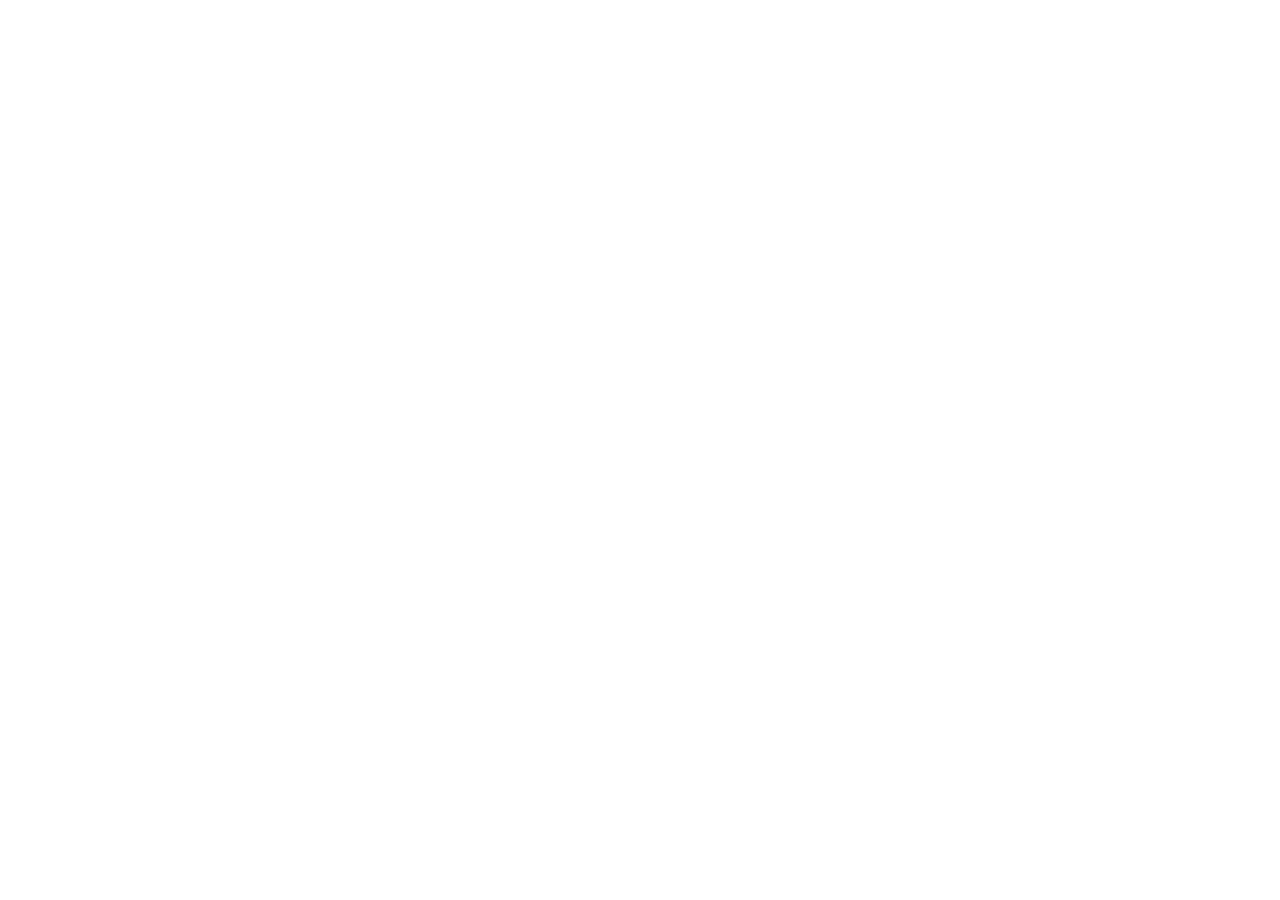
==== commit 15f52273: "Add files via upload" ====
--- a/index.html
+++ b/index.html
@@ -4,8 +4,8 @@
     <meta charset="UTF-8" />
     <meta name="viewport" content="width=device-width, initial-scale=1.0" />
     <title>国产GPU卡选型方案</title>
-    <script type="module" crossorigin src="./assets/index-DSCx5gUQ.js"></script>
-    <link rel="stylesheet" crossorigin href="./assets/index-zf1gMoBi.css">
+    <script type="module" crossorigin src="/gpu-selector/assets/index-jlTTRr9K.js"></script>
+    <link rel="stylesheet" crossorigin href="/gpu-selector/assets/index-zf1gMoBi.css">
   </head>
   <body>
     <div id="root"></div>
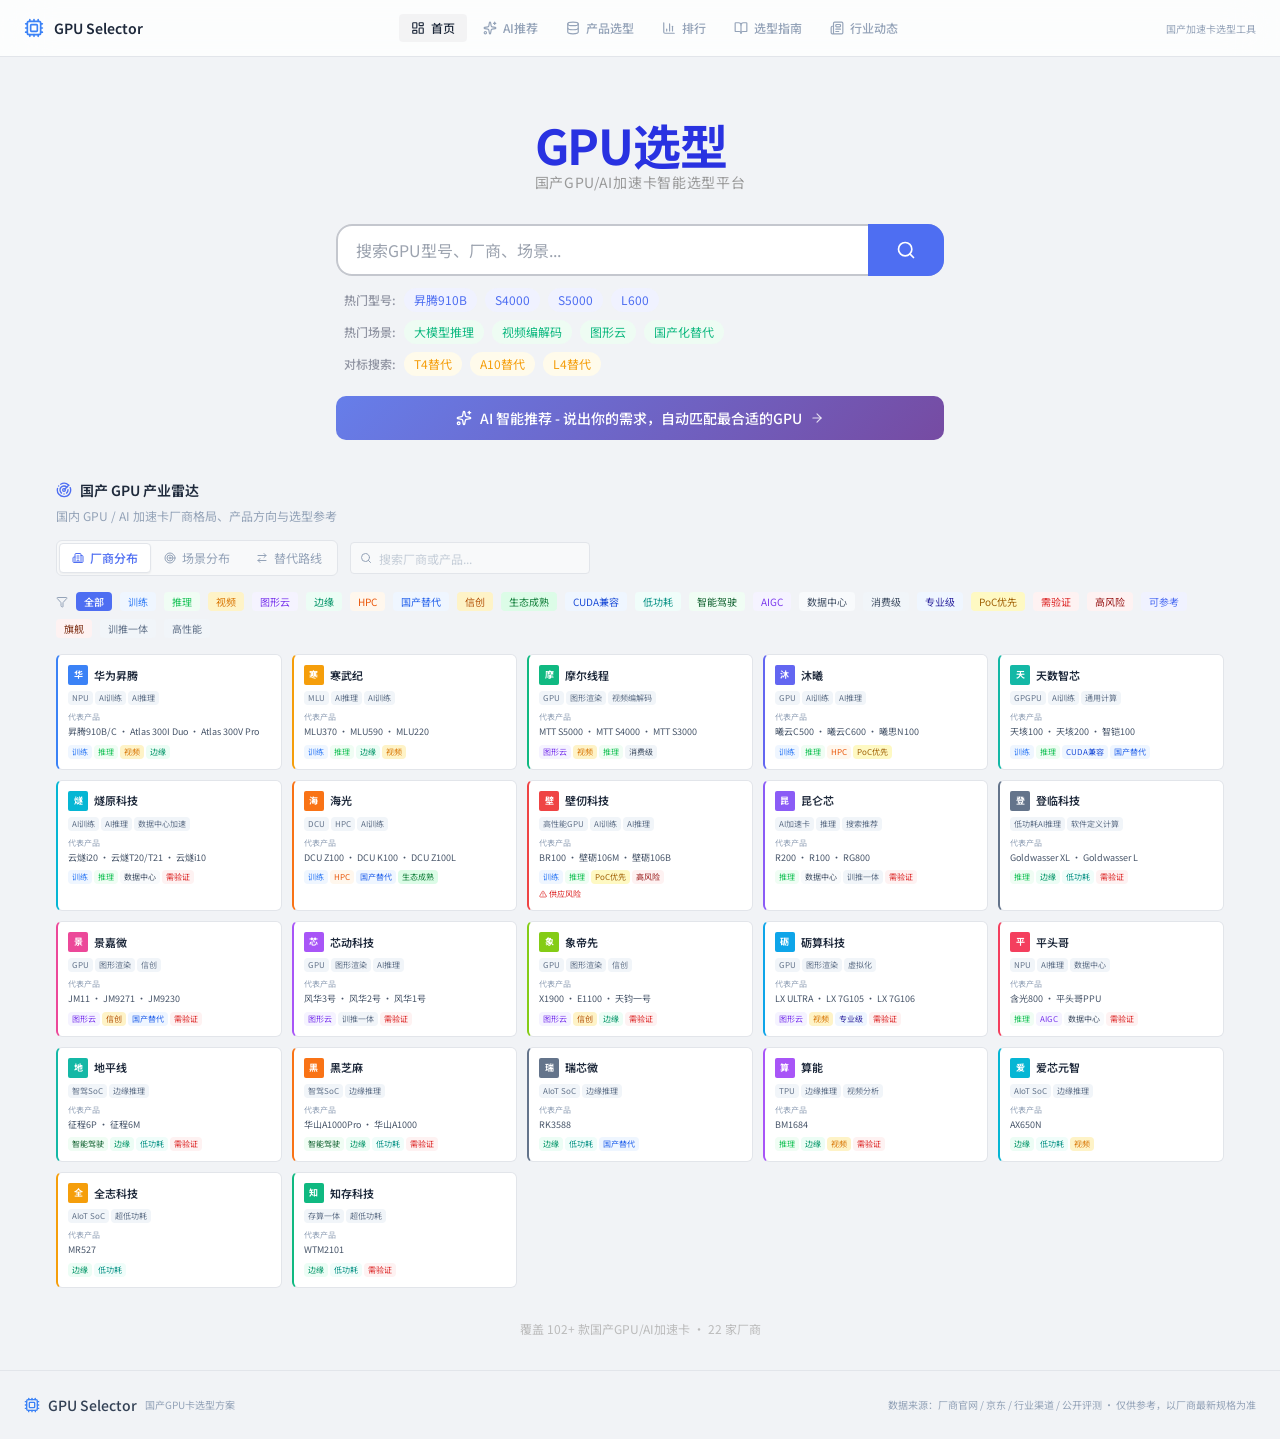
==== commit 63eccb2e: "Add files via upload" ====
--- a/index.html
+++ b/index.html
@@ -4,8 +4,8 @@
     <meta charset="UTF-8" />
     <meta name="viewport" content="width=device-width, initial-scale=1.0" />
     <title>国产GPU卡选型方案</title>
-    <script type="module" crossorigin src="/gpu-selector/assets/index-jlTTRr9K.js"></script>
-    <link rel="stylesheet" crossorigin href="/gpu-selector/assets/index-zf1gMoBi.css">
+    <script type="module" crossorigin src="./assets/index-DOxD74Ku.js"></script>
+    <link rel="stylesheet" crossorigin href="./assets/index-VF9f4CM7.css">
   </head>
   <body>
     <div id="root"></div>
--- a/assets/index-VF9f4CM7.css
+++ b/assets/index-VF9f4CM7.css
@@ -0,0 +1 @@
+@import"https://fonts.googleapis.com/css2?family=JetBrains+Mono:wght@400;500;600;700&family=Noto+Sans+SC:wght@400;500;600;700;900&display=swap";*,:before,:after{--tw-border-spacing-x: 0;--tw-border-spacing-y: 0;--tw-translate-x: 0;--tw-translate-y: 0;--tw-rotate: 0;--tw-skew-x: 0;--tw-skew-y: 0;--tw-scale-x: 1;--tw-scale-y: 1;--tw-pan-x: ;--tw-pan-y: ;--tw-pinch-zoom: ;--tw-scroll-snap-strictness: proximity;--tw-gradient-from-position: ;--tw-gradient-via-position: ;--tw-gradient-to-position: ;--tw-ordinal: ;--tw-slashed-zero: ;--tw-numeric-figure: ;--tw-numeric-spacing: ;--tw-numeric-fraction: ;--tw-ring-inset: ;--tw-ring-offset-width: 0px;--tw-ring-offset-color: #fff;--tw-ring-color: rgb(59 130 246 / .5);--tw-ring-offset-shadow: 0 0 #0000;--tw-ring-shadow: 0 0 #0000;--tw-shadow: 0 0 #0000;--tw-shadow-colored: 0 0 #0000;--tw-blur: ;--tw-brightness: ;--tw-contrast: ;--tw-grayscale: ;--tw-hue-rotate: ;--tw-invert: ;--tw-saturate: ;--tw-sepia: ;--tw-drop-shadow: ;--tw-backdrop-blur: ;--tw-backdrop-brightness: ;--tw-backdrop-contrast: ;--tw-backdrop-grayscale: ;--tw-backdrop-hue-rotate: ;--tw-backdrop-invert: ;--tw-backdrop-opacity: ;--tw-backdrop-saturate: ;--tw-backdrop-sepia: ;--tw-contain-size: ;--tw-contain-layout: ;--tw-contain-paint: ;--tw-contain-style: }::backdrop{--tw-border-spacing-x: 0;--tw-border-spacing-y: 0;--tw-translate-x: 0;--tw-translate-y: 0;--tw-rotate: 0;--tw-skew-x: 0;--tw-skew-y: 0;--tw-scale-x: 1;--tw-scale-y: 1;--tw-pan-x: ;--tw-pan-y: ;--tw-pinch-zoom: ;--tw-scroll-snap-strictness: proximity;--tw-gradient-from-position: ;--tw-gradient-via-position: ;--tw-gradient-to-position: ;--tw-ordinal: ;--tw-slashed-zero: ;--tw-numeric-figure: ;--tw-numeric-spacing: ;--tw-numeric-fraction: ;--tw-ring-inset: ;--tw-ring-offset-width: 0px;--tw-ring-offset-color: #fff;--tw-ring-color: rgb(59 130 246 / .5);--tw-ring-offset-shadow: 0 0 #0000;--tw-ring-shadow: 0 0 #0000;--tw-shadow: 0 0 #0000;--tw-shadow-colored: 0 0 #0000;--tw-blur: ;--tw-brightness: ;--tw-contrast: ;--tw-grayscale: ;--tw-hue-rotate: ;--tw-invert: ;--tw-saturate: ;--tw-sepia: ;--tw-drop-shadow: ;--tw-backdrop-blur: ;--tw-backdrop-brightness: ;--tw-backdrop-contrast: ;--tw-backdrop-grayscale: ;--tw-backdrop-hue-rotate: ;--tw-backdrop-invert: ;--tw-backdrop-opacity: ;--tw-backdrop-saturate: ;--tw-backdrop-sepia: ;--tw-contain-size: ;--tw-contain-layout: ;--tw-contain-paint: ;--tw-contain-style: }*,:before,:after{box-sizing:border-box;border-width:0;border-style:solid;border-color:#e5e7eb}:before,:after{--tw-content: ""}html,:host{line-height:1.5;-webkit-text-size-adjust:100%;-moz-tab-size:4;-o-tab-size:4;tab-size:4;font-family:ui-sans-serif,system-ui,sans-serif,"Apple Color Emoji","Segoe UI Emoji",Segoe UI Symbol,"Noto Color Emoji";font-feature-settings:normal;font-variation-settings:normal;-webkit-tap-highlight-color:transparent}body{margin:0;line-height:inherit}hr{height:0;color:inherit;border-top-width:1px}abbr:where([title]){-webkit-text-decoration:underline dotted;text-decoration:underline dotted}h1,h2,h3,h4,h5,h6{font-size:inherit;font-weight:inherit}a{color:inherit;text-decoration:inherit}b,strong{font-weight:bolder}code,kbd,samp,pre{font-family:ui-monospace,SFMono-Regular,Menlo,Monaco,Consolas,Liberation Mono,Courier New,monospace;font-feature-settings:normal;font-variation-settings:normal;font-size:1em}small{font-size:80%}sub,sup{font-size:75%;line-height:0;position:relative;vertical-align:baseline}sub{bottom:-.25em}sup{top:-.5em}table{text-indent:0;border-color:inherit;border-collapse:collapse}button,input,optgroup,select,textarea{font-family:inherit;font-feature-settings:inherit;font-variation-settings:inherit;font-size:100%;font-weight:inherit;line-height:inherit;letter-spacing:inherit;color:inherit;margin:0;padding:0}button,select{text-transform:none}button,input:where([type=button]),input:where([type=reset]),input:where([type=submit]){-webkit-appearance:button;background-color:transparent;background-image:none}:-moz-focusring{outline:auto}:-moz-ui-invalid{box-shadow:none}progress{vertical-align:baseline}::-webkit-inner-spin-button,::-webkit-outer-spin-button{height:auto}[type=search]{-webkit-appearance:textfield;outline-offset:-2px}::-webkit-search-decoration{-webkit-appearance:none}::-webkit-file-upload-button{-webkit-appearance:button;font:inherit}summary{display:list-item}blockquote,dl,dd,h1,h2,h3,h4,h5,h6,hr,figure,p,pre{margin:0}fieldset{margin:0;padding:0}legend{padding:0}ol,ul,menu{list-style:none;margin:0;padding:0}dialog{padding:0}textarea{resize:vertical}input::-moz-placeholder,textarea::-moz-placeholder{opacity:1;color:#9ca3af}input::placeholder,textarea::placeholder{opacity:1;color:#9ca3af}button,[role=button]{cursor:pointer}:disabled{cursor:default}img,svg,video,canvas,audio,iframe,embed,object{display:block;vertical-align:middle}img,video{max-width:100%;height:auto}[hidden]:where(:not([hidden=until-found])){display:none}:root{--background: 220 10% 97%;--foreground: 220 15% 15%;--card: 0 0% 100%;--card-foreground: 220 15% 15%;--popover: 0 0% 100%;--popover-foreground: 220 15% 15%;--primary: 217 91% 60%;--primary-foreground: 0 0% 100%;--secondary: 220 10% 94%;--secondary-foreground: 220 15% 15%;--muted: 220 10% 94%;--muted-foreground: 220 8% 45%;--accent: 220 10% 92%;--accent-foreground: 220 15% 15%;--destructive: 0 72% 51%;--destructive-foreground: 0 0% 100%;--border: 220 10% 88%;--input: 220 10% 88%;--ring: 217 91% 60%;--radius: .375rem}*{border-color:hsl(var(--border))}html{scroll-behavior:smooth}body{-webkit-font-smoothing:antialiased;-moz-osx-font-smoothing:grayscale;background-color:#f1f3f6;color:#1e293b;font-family:Noto Sans SC,-apple-system,BlinkMacSystemFont,Segoe UI,sans-serif}::-moz-selection{background-color:#3b82f62e;color:#1e293b}::selection{background-color:#3b82f62e;color:#1e293b}::-webkit-scrollbar{width:5px;height:5px}::-webkit-scrollbar-track{background:transparent}::-webkit-scrollbar-thumb{background:#0000001f;border-radius:2px}::-webkit-scrollbar-thumb:hover{background:#0003}.font-mono{font-family:JetBrains Mono,Space Mono,monospace}.line-clamp-2{display:-webkit-box;-webkit-line-clamp:2;-webkit-box-orient:vertical;overflow:hidden}.line-clamp-3{display:-webkit-box;-webkit-line-clamp:3;-webkit-box-orient:vertical;overflow:hidden}.panel{border-radius:var(--radius);border-width:1px;--tw-bg-opacity: 1;background-color:rgb(255 255 255 / var(--tw-bg-opacity, 1));border-color:#e2e5ea}.panel-hover{border-radius:var(--radius);border-width:1px;--tw-bg-opacity: 1;background-color:rgb(255 255 255 / var(--tw-bg-opacity, 1));border-color:#e2e5ea;transition:all .2s ease}.panel-hover:hover{border-color:#cdd1d8;box-shadow:0 1px 4px #0000000a}.btn-primary{display:inline-flex;height:2rem;align-items:center;justify-content:center;gap:.25rem;border-radius:calc(var(--radius) - 2px);padding-left:1rem;padding-right:1rem;font-size:.75rem;line-height:1rem;font-weight:500;transition-property:all;transition-timing-function:cubic-bezier(.4,0,.2,1);transition-duration:.2s;animation-duration:.2s;background:#3b82f61a;color:#2563eb;border:1px solid rgba(59,130,246,.2)}.btn-primary:hover{background:#3b82f629;border-color:#3b82f64d}.sr-only{position:absolute;width:1px;height:1px;padding:0;margin:-1px;overflow:hidden;clip:rect(0,0,0,0);white-space:nowrap;border-width:0}.pointer-events-none{pointer-events:none}.visible{visibility:visible}.invisible{visibility:hidden}.fixed{position:fixed}.absolute{position:absolute}.relative{position:relative}.sticky{position:sticky}.inset-0{inset:0}.inset-4{inset:1rem}.inset-x-0{left:0;right:0}.inset-y-0{top:0;bottom:0}.-bottom-12{bottom:-3rem}.-left-12{left:-3rem}.-right-12{right:-3rem}.-top-12{top:-3rem}.bottom-0{bottom:0}.left-0{left:0}.left-1\/2{left:50%}.left-2{left:.5rem}.left-2\.5{left:.625rem}.left-3{left:.75rem}.left-\[50\%\]{left:50%}.right-0{right:0}.right-1{right:.25rem}.right-2{right:.5rem}.right-3{right:.75rem}.right-4{right:1rem}.top-0{top:0}.top-1\.5{top:.375rem}.top-1\/2{top:50%}.top-20{top:5rem}.top-3\.5{top:.875rem}.top-4{top:1rem}.top-\[1px\]{top:1px}.top-\[50\%\]{top:50%}.top-\[60\%\]{top:60%}.top-\[72px\]{top:72px}.top-full{top:100%}.isolate{isolation:isolate}.-z-10{z-index:-10}.z-10{z-index:10}.z-20{z-index:20}.z-50{z-index:50}.z-\[1\]{z-index:1}.z-\[60\]{z-index:60}.z-\[70\]{z-index:70}.z-\[80\]{z-index:80}.z-\[90\]{z-index:90}.order-first{order:-9999}.order-last{order:9999}.col-start-2{grid-column-start:2}.row-span-2{grid-row:span 2 / span 2}.row-start-1{grid-row-start:1}.\!m-0{margin:0!important}.-mx-1{margin-left:-.25rem;margin-right:-.25rem}.-mx-6{margin-left:-1.5rem;margin-right:-1.5rem}.-my-2{margin-top:-.5rem;margin-bottom:-.5rem}.mx-2{margin-left:.5rem;margin-right:.5rem}.mx-3\.5{margin-left:.875rem;margin-right:.875rem}.mx-auto{margin-left:auto;margin-right:auto}.my-0{margin-top:0;margin-bottom:0}.my-0\.5{margin-top:.125rem;margin-bottom:.125rem}.my-1{margin-top:.25rem;margin-bottom:.25rem}.my-3{margin-top:.75rem;margin-bottom:.75rem}.-ml-4{margin-left:-1rem}.-mt-4{margin-top:-1rem}.mb-0\.5{margin-bottom:.125rem}.mb-1{margin-bottom:.25rem}.mb-1\.5{margin-bottom:.375rem}.mb-2{margin-bottom:.5rem}.mb-2\.5{margin-bottom:.625rem}.mb-3{margin-bottom:.75rem}.mb-4{margin-bottom:1rem}.mb-5{margin-bottom:1.25rem}.mb-6{margin-bottom:1.5rem}.mb-8{margin-bottom:2rem}.ml-0\.5{margin-left:.125rem}.ml-1{margin-left:.25rem}.ml-1\.5{margin-left:.375rem}.ml-2{margin-left:.5rem}.ml-3{margin-left:.75rem}.ml-4{margin-left:1rem}.ml-auto{margin-left:auto}.mt-0\.5{margin-top:.125rem}.mt-1{margin-top:.25rem}.mt-1\.5{margin-top:.375rem}.mt-10{margin-top:2.5rem}.mt-12{margin-top:3rem}.mt-2{margin-top:.5rem}.mt-2\.5{margin-top:.625rem}.mt-3{margin-top:.75rem}.mt-4{margin-top:1rem}.mt-5{margin-top:1.25rem}.mt-6{margin-top:1.5rem}.mt-8{margin-top:2rem}.mt-auto{margin-top:auto}.line-clamp-1{overflow:hidden;display:-webkit-box;-webkit-box-orient:vertical;-webkit-line-clamp:1}.line-clamp-2{overflow:hidden;display:-webkit-box;-webkit-box-orient:vertical;-webkit-line-clamp:2}.line-clamp-3{overflow:hidden;display:-webkit-box;-webkit-box-orient:vertical;-webkit-line-clamp:3}.block{display:block}.inline-block{display:inline-block}.inline{display:inline}.flex{display:flex}.inline-flex{display:inline-flex}.table{display:table}.table-caption{display:table-caption}.table-cell{display:table-cell}.table-row{display:table-row}.grid{display:grid}.hidden{display:none}.aspect-square{aspect-ratio:1 / 1}.aspect-video{aspect-ratio:16 / 9}.size-10{width:2.5rem;height:2.5rem}.size-2{width:.5rem;height:.5rem}.size-2\.5{width:.625rem;height:.625rem}.size-3{width:.75rem;height:.75rem}.size-3\.5{width:.875rem;height:.875rem}.size-4{width:1rem;height:1rem}.size-6{width:1.5rem;height:1.5rem}.size-7{width:1.75rem;height:1.75rem}.size-8{width:2rem;height:2rem}.size-9{width:2.25rem;height:2.25rem}.size-auto{width:auto;height:auto}.size-full{width:100%;height:100%}.h-1{height:.25rem}.h-1\.5{height:.375rem}.h-10{height:2.5rem}.h-11{height:2.75rem}.h-12{height:3rem}.h-14{height:3.5rem}.h-2{height:.5rem}.h-2\.5{height:.625rem}.h-3{height:.75rem}.h-3\.5{height:.875rem}.h-4{height:1rem}.h-5{height:1.25rem}.h-6{height:1.5rem}.h-64{height:16rem}.h-7{height:1.75rem}.h-8{height:2rem}.h-9{height:2.25rem}.h-\[1\.15rem\]{height:1.15rem}.h-\[2px\]{height:2px}.h-\[calc\(100\%-1px\)\]{height:calc(100% - 1px)}.h-\[calc\(100vh-3\.5rem\)\]{height:calc(100vh - 3.5rem)}.h-\[var\(--radix-navigation-menu-viewport-height\)\]{height:var(--radix-navigation-menu-viewport-height)}.h-\[var\(--radix-select-trigger-height\)\]{height:var(--radix-select-trigger-height)}.h-auto{height:auto}.h-full{height:100%}.h-px{height:1px}.h-svh{height:100svh}.max-h-\[120px\]{max-height:120px}.max-h-\[300px\]{max-height:300px}.max-h-\[calc\(100vh-80px\)\]{max-height:calc(100vh - 80px)}.min-h-0{min-height:0px}.min-h-16{min-height:4rem}.min-h-4{min-height:1rem}.min-h-\[calc\(100vh-3\.5rem\)\]{min-height:calc(100vh - 3.5rem)}.min-h-screen{min-height:100vh}.min-h-svh{min-height:100svh}.w-0{width:0px}.w-1{width:.25rem}.w-1\.5{width:.375rem}.w-10{width:2.5rem}.w-12{width:3rem}.w-14{width:3.5rem}.w-2{width:.5rem}.w-2\.5{width:.625rem}.w-3{width:.75rem}.w-3\.5{width:.875rem}.w-3\/4{width:75%}.w-4{width:1rem}.w-5{width:1.25rem}.w-56{width:14rem}.w-6{width:1.5rem}.w-64{width:16rem}.w-7{width:1.75rem}.w-72{width:18rem}.w-8{width:2rem}.w-9{width:2.25rem}.w-\[100px\]{width:100px}.w-\[140px\]{width:140px}.w-\[240px\]{width:240px}.w-auto{width:auto}.w-fit{width:-moz-fit-content;width:fit-content}.w-full{width:100%}.w-max{width:-moz-max-content;width:max-content}.w-px{width:1px}.min-w-0{min-width:0px}.min-w-10{min-width:2.5rem}.min-w-5{min-width:1.25rem}.min-w-8{min-width:2rem}.min-w-9{min-width:2.25rem}.min-w-\[12rem\]{min-width:12rem}.min-w-\[180px\]{min-width:180px}.min-w-\[200px\]{min-width:200px}.min-w-\[700px\]{min-width:700px}.min-w-\[800px\]{min-width:800px}.min-w-\[8rem\]{min-width:8rem}.min-w-\[var\(--radix-select-trigger-width\)\]{min-width:var(--radix-select-trigger-width)}.max-w-\[1000px\]{max-width:1000px}.max-w-\[1100px\]{max-width:1100px}.max-w-\[1200px\]{max-width:1200px}.max-w-\[1400px\]{max-width:1400px}.max-w-\[140px\]{max-width:140px}.max-w-\[220px\]{max-width:220px}.max-w-\[240px\]{max-width:240px}.max-w-\[480px\]{max-width:480px}.max-w-\[520px\]{max-width:520px}.max-w-\[640px\]{max-width:640px}.max-w-\[80\%\]{max-width:80%}.max-w-\[calc\(100\%-2rem\)\]{max-width:calc(100% - 2rem)}.max-w-lg{max-width:32rem}.max-w-max{max-width:-moz-max-content;max-width:max-content}.max-w-md{max-width:28rem}.max-w-sm{max-width:24rem}.flex-1{flex:1 1 0%}.shrink-0{flex-shrink:0}.grow{flex-grow:1}.grow-0{flex-grow:0}.basis-full{flex-basis:100%}.caption-bottom{caption-side:bottom}.border-collapse{border-collapse:collapse}.border-separate{border-collapse:separate}.border-spacing-0{--tw-border-spacing-x: 0px;--tw-border-spacing-y: 0px;border-spacing:var(--tw-border-spacing-x) var(--tw-border-spacing-y)}.-translate-x-1\/2{--tw-translate-x: -50%;transform:translate(var(--tw-translate-x),var(--tw-translate-y)) rotate(var(--tw-rotate)) skew(var(--tw-skew-x)) skewY(var(--tw-skew-y)) scaleX(var(--tw-scale-x)) scaleY(var(--tw-scale-y))}.-translate-x-px{--tw-translate-x: -1px;transform:translate(var(--tw-translate-x),var(--tw-translate-y)) rotate(var(--tw-rotate)) skew(var(--tw-skew-x)) skewY(var(--tw-skew-y)) scaleX(var(--tw-scale-x)) scaleY(var(--tw-scale-y))}.-translate-y-1\/2{--tw-translate-y: -50%;transform:translate(var(--tw-translate-x),var(--tw-translate-y)) rotate(var(--tw-rotate)) skew(var(--tw-skew-x)) skewY(var(--tw-skew-y)) scaleX(var(--tw-scale-x)) scaleY(var(--tw-scale-y))}.translate-x-\[-50\%\]{--tw-translate-x: -50%;transform:translate(var(--tw-translate-x),var(--tw-translate-y)) rotate(var(--tw-rotate)) skew(var(--tw-skew-x)) skewY(var(--tw-skew-y)) scaleX(var(--tw-scale-x)) scaleY(var(--tw-scale-y))}.translate-x-px{--tw-translate-x: 1px;transform:translate(var(--tw-translate-x),var(--tw-translate-y)) rotate(var(--tw-rotate)) skew(var(--tw-skew-x)) skewY(var(--tw-skew-y)) scaleX(var(--tw-scale-x)) scaleY(var(--tw-scale-y))}.translate-y-0\.5{--tw-translate-y: .125rem;transform:translate(var(--tw-translate-x),var(--tw-translate-y)) rotate(var(--tw-rotate)) skew(var(--tw-skew-x)) skewY(var(--tw-skew-y)) scaleX(var(--tw-scale-x)) scaleY(var(--tw-scale-y))}.translate-y-\[-50\%\]{--tw-translate-y: -50%;transform:translate(var(--tw-translate-x),var(--tw-translate-y)) rotate(var(--tw-rotate)) skew(var(--tw-skew-x)) skewY(var(--tw-skew-y)) scaleX(var(--tw-scale-x)) scaleY(var(--tw-scale-y))}.translate-y-\[calc\(-50\%_-_2px\)\]{--tw-translate-y: calc(-50% - 2px) ;transform:translate(var(--tw-translate-x),var(--tw-translate-y)) rotate(var(--tw-rotate)) skew(var(--tw-skew-x)) skewY(var(--tw-skew-y)) scaleX(var(--tw-scale-x)) scaleY(var(--tw-scale-y))}.rotate-45{--tw-rotate: 45deg;transform:translate(var(--tw-translate-x),var(--tw-translate-y)) rotate(var(--tw-rotate)) skew(var(--tw-skew-x)) skewY(var(--tw-skew-y)) scaleX(var(--tw-scale-x)) scaleY(var(--tw-scale-y))}.rotate-90{--tw-rotate: 90deg;transform:translate(var(--tw-translate-x),var(--tw-translate-y)) rotate(var(--tw-rotate)) skew(var(--tw-skew-x)) skewY(var(--tw-skew-y)) scaleX(var(--tw-scale-x)) scaleY(var(--tw-scale-y))}.transform{transform:translate(var(--tw-translate-x),var(--tw-translate-y)) rotate(var(--tw-rotate)) skew(var(--tw-skew-x)) skewY(var(--tw-skew-y)) scaleX(var(--tw-scale-x)) scaleY(var(--tw-scale-y))}@keyframes caret-blink{0%,70%,to{opacity:1}20%,50%{opacity:0}}.animate-caret-blink{animation:caret-blink 1.25s ease-out infinite}@keyframes pulse{50%{opacity:.5}}.animate-pulse{animation:pulse 2s cubic-bezier(.4,0,.6,1) infinite}@keyframes spin{to{transform:rotate(360deg)}}.animate-spin{animation:spin 1s linear infinite}.cursor-default{cursor:default}.cursor-pointer{cursor:pointer}.cursor-text{cursor:text}.touch-none{touch-action:none}.select-none{-webkit-user-select:none;-moz-user-select:none;user-select:none}.resize-none{resize:none}.scroll-my-1{scroll-margin-top:.25rem;scroll-margin-bottom:.25rem}.scroll-py-1{scroll-padding-top:.25rem;scroll-padding-bottom:.25rem}.list-inside{list-style-position:inside}.list-decimal{list-style-type:decimal}.list-disc{list-style-type:disc}.list-none{list-style-type:none}.auto-rows-min{grid-auto-rows:min-content}.grid-cols-1{grid-template-columns:repeat(1,minmax(0,1fr))}.grid-cols-2{grid-template-columns:repeat(2,minmax(0,1fr))}.grid-cols-3{grid-template-columns:repeat(3,minmax(0,1fr))}.grid-cols-\[0_1fr\]{grid-template-columns:0 1fr}.grid-rows-\[auto_auto\]{grid-template-rows:auto auto}.flex-row{flex-direction:row}.flex-row-reverse{flex-direction:row-reverse}.flex-col{flex-direction:column}.flex-col-reverse{flex-direction:column-reverse}.flex-wrap{flex-wrap:wrap}.place-content-center{place-content:center}.items-start{align-items:flex-start}.items-end{align-items:flex-end}.items-center{align-items:center}.items-stretch{align-items:stretch}.justify-start{justify-content:flex-start}.justify-end{justify-content:flex-end}.justify-center{justify-content:center}.justify-between{justify-content:space-between}.justify-items-start{justify-items:start}.gap-0\.5{gap:.125rem}.gap-1{gap:.25rem}.gap-1\.5{gap:.375rem}.gap-2{gap:.5rem}.gap-2\.5{gap:.625rem}.gap-3{gap:.75rem}.gap-4{gap:1rem}.gap-6{gap:1.5rem}.gap-7{gap:1.75rem}.gap-\[--spacing\(var\(--gap\)\)\]{gap:var(--spacing(var(--gap)))}.gap-x-3{-moz-column-gap:.75rem;column-gap:.75rem}.gap-x-4{-moz-column-gap:1rem;column-gap:1rem}.gap-y-0\.5{row-gap:.125rem}.gap-y-1{row-gap:.25rem}.space-y-0\.5>:not([hidden])~:not([hidden]){--tw-space-y-reverse: 0;margin-top:calc(.125rem * calc(1 - var(--tw-space-y-reverse)));margin-bottom:calc(.125rem * var(--tw-space-y-reverse))}.space-y-1>:not([hidden])~:not([hidden]){--tw-space-y-reverse: 0;margin-top:calc(.25rem * calc(1 - var(--tw-space-y-reverse)));margin-bottom:calc(.25rem * var(--tw-space-y-reverse))}.space-y-1\.5>:not([hidden])~:not([hidden]){--tw-space-y-reverse: 0;margin-top:calc(.375rem * calc(1 - var(--tw-space-y-reverse)));margin-bottom:calc(.375rem * var(--tw-space-y-reverse))}.space-y-2>:not([hidden])~:not([hidden]){--tw-space-y-reverse: 0;margin-top:calc(.5rem * calc(1 - var(--tw-space-y-reverse)));margin-bottom:calc(.5rem * var(--tw-space-y-reverse))}.space-y-2\.5>:not([hidden])~:not([hidden]){--tw-space-y-reverse: 0;margin-top:calc(.625rem * calc(1 - var(--tw-space-y-reverse)));margin-bottom:calc(.625rem * var(--tw-space-y-reverse))}.space-y-3>:not([hidden])~:not([hidden]){--tw-space-y-reverse: 0;margin-top:calc(.75rem * calc(1 - var(--tw-space-y-reverse)));margin-bottom:calc(.75rem * var(--tw-space-y-reverse))}.space-y-4>:not([hidden])~:not([hidden]){--tw-space-y-reverse: 0;margin-top:calc(1rem * calc(1 - var(--tw-space-y-reverse)));margin-bottom:calc(1rem * var(--tw-space-y-reverse))}.space-y-5>:not([hidden])~:not([hidden]){--tw-space-y-reverse: 0;margin-top:calc(1.25rem * calc(1 - var(--tw-space-y-reverse)));margin-bottom:calc(1.25rem * var(--tw-space-y-reverse))}.space-y-6>:not([hidden])~:not([hidden]){--tw-space-y-reverse: 0;margin-top:calc(1.5rem * calc(1 - var(--tw-space-y-reverse)));margin-bottom:calc(1.5rem * var(--tw-space-y-reverse))}.self-start{align-self:flex-start}.self-stretch{align-self:stretch}.justify-self-end{justify-self:end}.overflow-auto{overflow:auto}.overflow-hidden{overflow:hidden}.overflow-x-auto{overflow-x:auto}.overflow-y-auto{overflow-y:auto}.overflow-x-hidden{overflow-x:hidden}.truncate{overflow:hidden;text-overflow:ellipsis;white-space:nowrap}.whitespace-nowrap{white-space:nowrap}.whitespace-pre-wrap{white-space:pre-wrap}.text-balance{text-wrap:balance}.break-words{overflow-wrap:break-word}.rounded{border-radius:.25rem}.rounded-2xl{border-radius:1rem}.rounded-\[2px\]{border-radius:2px}.rounded-\[4px\]{border-radius:4px}.rounded-\[calc\(var\(--radius\)-5px\)\]{border-radius:calc(var(--radius) - 5px)}.rounded-\[inherit\]{border-radius:inherit}.rounded-full{border-radius:9999px}.rounded-lg{border-radius:var(--radius)}.rounded-md{border-radius:calc(var(--radius) - 2px)}.rounded-none{border-radius:0}.rounded-sm{border-radius:calc(var(--radius) - 4px)}.rounded-xl{border-radius:calc(var(--radius) + 4px)}.rounded-xs{border-radius:calc(var(--radius) - 6px)}.rounded-l-md{border-top-left-radius:calc(var(--radius) - 2px);border-bottom-left-radius:calc(var(--radius) - 2px)}.rounded-l-none{border-top-left-radius:0;border-bottom-left-radius:0}.rounded-r-2xl{border-top-right-radius:1rem;border-bottom-right-radius:1rem}.rounded-r-md{border-top-right-radius:calc(var(--radius) - 2px);border-bottom-right-radius:calc(var(--radius) - 2px)}.rounded-t-lg{border-top-left-radius:var(--radius);border-top-right-radius:var(--radius)}.rounded-tl-sm{border-top-left-radius:calc(var(--radius) - 4px)}.rounded-tr-sm{border-top-right-radius:calc(var(--radius) - 4px)}.border{border-width:1px}.border-0{border-width:0px}.border-2{border-width:2px}.border-\[1\.5px\]{border-width:1.5px}.border-y{border-top-width:1px;border-bottom-width:1px}.border-b{border-bottom-width:1px}.border-l{border-left-width:1px}.border-l-\[3px\]{border-left-width:3px}.border-r{border-right-width:1px}.border-t{border-top-width:1px}.border-dashed{border-style:dashed}.border-\[\#3b82f6\]{--tw-border-opacity: 1;border-color:rgb(59 130 246 / var(--tw-border-opacity, 1))}.border-\[\#3b82f6\]\/30{border-color:#3b82f64d}.border-\[\#d1d5db\]{--tw-border-opacity: 1;border-color:rgb(209 213 219 / var(--tw-border-opacity, 1))}.border-border{border-color:hsl(var(--border))}.border-border\/50{border-color:hsl(var(--border) / .5)}.border-current{border-color:currentColor}.border-input{border-color:hsl(var(--input))}.border-primary{border-color:hsl(var(--primary))}.border-sidebar-border{border-color:hsl(var(--sidebar-border))}.border-transparent{border-color:transparent}.border-white\/\[0\.04\]{border-color:#ffffff0a}.border-white\/\[0\.06\]{border-color:#ffffff0f}.border-white\/\[0\.08\]{border-color:#ffffff14}.border-l-transparent{border-left-color:transparent}.border-t-transparent{border-top-color:transparent}.bg-\[\#0A0A0C\]{--tw-bg-opacity: 1;background-color:rgb(10 10 12 / var(--tw-bg-opacity, 1))}.bg-\[\#10b981\]\/10{background-color:#10b9811a}.bg-\[\#22c55e\]\/10{background-color:#22c55e1a}.bg-\[\#3b82f6\]{--tw-bg-opacity: 1;background-color:rgb(59 130 246 / var(--tw-bg-opacity, 1))}.bg-\[\#3b82f6\]\/10{background-color:#3b82f61a}.bg-\[\#3b82f6\]\/15{background-color:#3b82f626}.bg-\[\#dcfce7\]{--tw-bg-opacity: 1;background-color:rgb(220 252 231 / var(--tw-bg-opacity, 1))}.bg-\[\#eff6ff\]{--tw-bg-opacity: 1;background-color:rgb(239 246 255 / var(--tw-bg-opacity, 1))}.bg-\[\#f59e0b\]\/10{background-color:#f59e0b1a}.bg-\[\#f8f9fa\]{--tw-bg-opacity: 1;background-color:rgb(248 249 250 / var(--tw-bg-opacity, 1))}.bg-accent{background-color:hsl(var(--accent))}.bg-background{background-color:hsl(var(--background))}.bg-black\/20{background-color:#0003}.bg-black\/30{background-color:#0000004d}.bg-black\/50{background-color:#00000080}.bg-black\/70{background-color:#000000b3}.bg-border{background-color:hsl(var(--border))}.bg-card{background-color:hsl(var(--card))}.bg-destructive{--tw-bg-opacity: 1;background-color:hsl(var(--destructive) / var(--tw-bg-opacity, 1))}.bg-foreground{background-color:hsl(var(--foreground))}.bg-input{background-color:hsl(var(--input))}.bg-muted{background-color:hsl(var(--muted))}.bg-muted\/50{background-color:hsl(var(--muted) / .5)}.bg-popover{background-color:hsl(var(--popover))}.bg-primary{background-color:hsl(var(--primary))}.bg-primary\/20{background-color:hsl(var(--primary) / .2)}.bg-secondary{background-color:hsl(var(--secondary))}.bg-sidebar{background-color:hsl(var(--sidebar-background))}.bg-sidebar-border{background-color:hsl(var(--sidebar-border))}.bg-transparent{background-color:transparent}.bg-white{--tw-bg-opacity: 1;background-color:rgb(255 255 255 / var(--tw-bg-opacity, 1))}.bg-white\/80{background-color:#fffc}.bg-white\/\[0\.02\]{background-color:#ffffff05}.bg-white\/\[0\.03\]{background-color:#ffffff08}.fill-current{fill:currentColor}.fill-foreground{fill:hsl(var(--foreground))}.fill-primary{fill:hsl(var(--primary))}.p-0{padding:0}.p-0\.5{padding:.125rem}.p-1{padding:.25rem}.p-1\.5{padding:.375rem}.p-10{padding:2.5rem}.p-2{padding:.5rem}.p-2\.5{padding:.625rem}.p-3{padding:.75rem}.p-3\.5{padding:.875rem}.p-4{padding:1rem}.p-5{padding:1.25rem}.p-6{padding:1.5rem}.p-8{padding:2rem}.p-\[3px\]{padding:3px}.p-px{padding:1px}.px-1{padding-left:.25rem;padding-right:.25rem}.px-1\.5{padding-left:.375rem;padding-right:.375rem}.px-2{padding-left:.5rem;padding-right:.5rem}.px-2\.5{padding-left:.625rem;padding-right:.625rem}.px-3{padding-left:.75rem;padding-right:.75rem}.px-4{padding-left:1rem;padding-right:1rem}.px-5{padding-left:1.25rem;padding-right:1.25rem}.px-6{padding-left:1.5rem;padding-right:1.5rem}.px-7{padding-left:1.75rem;padding-right:1.75rem}.py-0\.5{padding-top:.125rem;padding-bottom:.125rem}.py-1{padding-top:.25rem;padding-bottom:.25rem}.py-1\.5{padding-top:.375rem;padding-bottom:.375rem}.py-12{padding-top:3rem;padding-bottom:3rem}.py-2{padding-top:.5rem;padding-bottom:.5rem}.py-2\.5{padding-top:.625rem;padding-bottom:.625rem}.py-20{padding-top:5rem;padding-bottom:5rem}.py-3{padding-top:.75rem;padding-bottom:.75rem}.py-3\.5{padding-top:.875rem;padding-bottom:.875rem}.py-4{padding-top:1rem;padding-bottom:1rem}.py-5{padding-top:1.25rem;padding-bottom:1.25rem}.py-6{padding-top:1.5rem;padding-bottom:1.5rem}.py-8{padding-top:2rem;padding-bottom:2rem}.py-px{padding-top:1px;padding-bottom:1px}.pb-16{padding-bottom:4rem}.pb-2{padding-bottom:.5rem}.pb-3{padding-bottom:.75rem}.pb-4{padding-bottom:1rem}.pb-8{padding-bottom:2rem}.pl-2{padding-left:.5rem}.pl-2\.5{padding-left:.625rem}.pl-3{padding-left:.75rem}.pl-4{padding-left:1rem}.pl-7{padding-left:1.75rem}.pl-8{padding-left:2rem}.pl-9{padding-left:2.25rem}.pr-1{padding-right:.25rem}.pr-14{padding-right:3.5rem}.pr-2{padding-right:.5rem}.pr-2\.5{padding-right:.625rem}.pr-3{padding-right:.75rem}.pr-4{padding-right:1rem}.pr-6{padding-right:1.5rem}.pr-8{padding-right:2rem}.pt-0{padding-top:0}.pt-10{padding-top:2.5rem}.pt-14{padding-top:3.5rem}.pt-16{padding-top:4rem}.pt-2{padding-top:.5rem}.pt-3{padding-top:.75rem}.pt-4{padding-top:1rem}.pt-6{padding-top:1.5rem}.text-left{text-align:left}.text-center{text-align:center}.text-right{text-align:right}.align-middle{vertical-align:middle}.font-mono{font-family:ui-monospace,SFMono-Regular,Menlo,Monaco,Consolas,Liberation Mono,Courier New,monospace}.font-sans{font-family:ui-sans-serif,system-ui,sans-serif,"Apple Color Emoji","Segoe UI Emoji",Segoe UI Symbol,"Noto Color Emoji"}.text-2xl{font-size:1.5rem;line-height:2rem}.text-5xl{font-size:3rem;line-height:1}.text-\[0\.8rem\]{font-size:.8rem}.text-\[10px\]{font-size:10px}.text-\[11px\]{font-size:11px}.text-\[8px\]{font-size:8px}.text-\[9px\]{font-size:9px}.text-base{font-size:1rem;line-height:1.5rem}.text-lg{font-size:1.125rem;line-height:1.75rem}.text-sm{font-size:.875rem;line-height:1.25rem}.text-sm\/relaxed{font-size:.875rem;line-height:1.625}.text-xl{font-size:1.25rem;line-height:1.75rem}.text-xs{font-size:.75rem;line-height:1rem}.font-bold{font-weight:700}.font-medium{font-weight:500}.font-normal{font-weight:400}.font-semibold{font-weight:600}.uppercase{text-transform:uppercase}.tabular-nums{--tw-numeric-spacing: tabular-nums;font-variant-numeric:var(--tw-ordinal) var(--tw-slashed-zero) var(--tw-numeric-figure) var(--tw-numeric-spacing) var(--tw-numeric-fraction)}.leading-none{line-height:1}.leading-normal{line-height:1.5}.leading-relaxed{line-height:1.625}.leading-snug{line-height:1.375}.tracking-tight{letter-spacing:-.025em}.tracking-wide{letter-spacing:.025em}.tracking-wider{letter-spacing:.05em}.tracking-widest{letter-spacing:.1em}.text-\[\#00D4AA\]{--tw-text-opacity: 1;color:rgb(0 212 170 / var(--tw-text-opacity, 1))}.text-\[\#00D4AA\]\/80{color:#00d4aacc}.text-\[\#10b981\]{--tw-text-opacity: 1;color:rgb(16 185 129 / var(--tw-text-opacity, 1))}.text-\[\#1e293b\]{--tw-text-opacity: 1;color:rgb(30 41 59 / var(--tw-text-opacity, 1))}.text-\[\#22c55e\]{--tw-text-opacity: 1;color:rgb(34 197 94 / var(--tw-text-opacity, 1))}.text-\[\#2563eb\]{--tw-text-opacity: 1;color:rgb(37 99 235 / var(--tw-text-opacity, 1))}.text-\[\#334155\]{--tw-text-opacity: 1;color:rgb(51 65 85 / var(--tw-text-opacity, 1))}.text-\[\#3b82f6\]{--tw-text-opacity: 1;color:rgb(59 130 246 / var(--tw-text-opacity, 1))}.text-\[\#60a5fa\]{--tw-text-opacity: 1;color:rgb(96 165 250 / var(--tw-text-opacity, 1))}.text-\[\#6b7280\]{--tw-text-opacity: 1;color:rgb(107 114 128 / var(--tw-text-opacity, 1))}.text-\[\#94a3b8\]{--tw-text-opacity: 1;color:rgb(148 163 184 / var(--tw-text-opacity, 1))}.text-\[\#9ca3af\]{--tw-text-opacity: 1;color:rgb(156 163 175 / var(--tw-text-opacity, 1))}.text-\[\#A1A1AA\]{--tw-text-opacity: 1;color:rgb(161 161 170 / var(--tw-text-opacity, 1))}.text-\[\#F4F4F5\]{--tw-text-opacity: 1;color:rgb(244 244 245 / var(--tw-text-opacity, 1))}.text-\[\#FF3366\]{--tw-text-opacity: 1;color:rgb(255 51 102 / var(--tw-text-opacity, 1))}.text-\[\#FF3366\]\/80{color:#f36c}.text-\[\#FFB800\]{--tw-text-opacity: 1;color:rgb(255 184 0 / var(--tw-text-opacity, 1))}.text-\[\#FFB800\]\/80{color:#ffb800cc}.text-\[\#e2e4e9\]{--tw-text-opacity: 1;color:rgb(226 228 233 / var(--tw-text-opacity, 1))}.text-\[\#ef4444\]{--tw-text-opacity: 1;color:rgb(239 68 68 / var(--tw-text-opacity, 1))}.text-\[\#ef4444\]\/60{color:#ef444499}.text-\[\#f59e0b\]{--tw-text-opacity: 1;color:rgb(245 158 11 / var(--tw-text-opacity, 1))}.text-accent-foreground{color:hsl(var(--accent-foreground))}.text-background{color:hsl(var(--background))}.text-card-foreground{color:hsl(var(--card-foreground))}.text-current{color:currentColor}.text-destructive{--tw-text-opacity: 1;color:hsl(var(--destructive) / var(--tw-text-opacity, 1))}.text-foreground{color:hsl(var(--foreground))}.text-muted-foreground{color:hsl(var(--muted-foreground))}.text-popover-foreground{color:hsl(var(--popover-foreground))}.text-primary{color:hsl(var(--primary))}.text-primary-foreground{color:hsl(var(--primary-foreground))}.text-secondary-foreground{color:hsl(var(--secondary-foreground))}.text-sidebar-foreground{color:hsl(var(--sidebar-foreground))}.text-sidebar-foreground\/70{color:hsl(var(--sidebar-foreground) / .7)}.text-white{--tw-text-opacity: 1;color:rgb(255 255 255 / var(--tw-text-opacity, 1))}.text-white\/80{color:#fffc}.underline{text-decoration-line:underline}.underline-offset-4{text-underline-offset:4px}.opacity-0{opacity:0}.opacity-50{opacity:.5}.opacity-70{opacity:.7}.shadow{--tw-shadow: 0 1px 3px 0 rgb(0 0 0 / .1), 0 1px 2px -1px rgb(0 0 0 / .1);--tw-shadow-colored: 0 1px 3px 0 var(--tw-shadow-color), 0 1px 2px -1px var(--tw-shadow-color);box-shadow:var(--tw-ring-offset-shadow, 0 0 #0000),var(--tw-ring-shadow, 0 0 #0000),var(--tw-shadow)}.shadow-\[0_0_0_1px_hsl\(var\(--sidebar-border\)\)\]{--tw-shadow: 0 0 0 1px hsl(var(--sidebar-border));--tw-shadow-colored: 0 0 0 1px var(--tw-shadow-color);box-shadow:var(--tw-ring-offset-shadow, 0 0 #0000),var(--tw-ring-shadow, 0 0 #0000),var(--tw-shadow)}.shadow-lg{--tw-shadow: 0 10px 15px -3px rgb(0 0 0 / .1), 0 4px 6px -4px rgb(0 0 0 / .1);--tw-shadow-colored: 0 10px 15px -3px var(--tw-shadow-color), 0 4px 6px -4px var(--tw-shadow-color);box-shadow:var(--tw-ring-offset-shadow, 0 0 #0000),var(--tw-ring-shadow, 0 0 #0000),var(--tw-shadow)}.shadow-md{--tw-shadow: 0 4px 6px -1px rgb(0 0 0 / .1), 0 2px 4px -2px rgb(0 0 0 / .1);--tw-shadow-colored: 0 4px 6px -1px var(--tw-shadow-color), 0 2px 4px -2px var(--tw-shadow-color);box-shadow:var(--tw-ring-offset-shadow, 0 0 #0000),var(--tw-ring-shadow, 0 0 #0000),var(--tw-shadow)}.shadow-none{--tw-shadow: 0 0 #0000;--tw-shadow-colored: 0 0 #0000;box-shadow:var(--tw-ring-offset-shadow, 0 0 #0000),var(--tw-ring-shadow, 0 0 #0000),var(--tw-shadow)}.shadow-sm{--tw-shadow: 0 1px 2px 0 rgb(0 0 0 / .05);--tw-shadow-colored: 0 1px 2px 0 var(--tw-shadow-color);box-shadow:var(--tw-ring-offset-shadow, 0 0 #0000),var(--tw-ring-shadow, 0 0 #0000),var(--tw-shadow)}.shadow-xl{--tw-shadow: 0 20px 25px -5px rgb(0 0 0 / .1), 0 8px 10px -6px rgb(0 0 0 / .1);--tw-shadow-colored: 0 20px 25px -5px var(--tw-shadow-color), 0 8px 10px -6px var(--tw-shadow-color);box-shadow:var(--tw-ring-offset-shadow, 0 0 #0000),var(--tw-ring-shadow, 0 0 #0000),var(--tw-shadow)}.shadow-xs{--tw-shadow: 0 1px 2px 0 rgb(0 0 0 / .05);--tw-shadow-colored: 0 1px 2px 0 var(--tw-shadow-color);box-shadow:var(--tw-ring-offset-shadow, 0 0 #0000),var(--tw-ring-shadow, 0 0 #0000),var(--tw-shadow)}.outline-none{outline:2px solid transparent;outline-offset:2px}.outline{outline-style:solid}.ring-0{--tw-ring-offset-shadow: var(--tw-ring-inset) 0 0 0 var(--tw-ring-offset-width) var(--tw-ring-offset-color);--tw-ring-shadow: var(--tw-ring-inset) 0 0 0 calc(0px + var(--tw-ring-offset-width)) var(--tw-ring-color);box-shadow:var(--tw-ring-offset-shadow),var(--tw-ring-shadow),var(--tw-shadow, 0 0 #0000)}.ring-ring\/50{--tw-ring-color: hsl(var(--ring) / .5)}.ring-sidebar-ring{--tw-ring-color: hsl(var(--sidebar-ring))}.ring-offset-background{--tw-ring-offset-color: hsl(var(--background))}.blur{--tw-blur: blur(8px);filter:var(--tw-blur) var(--tw-brightness) var(--tw-contrast) var(--tw-grayscale) var(--tw-hue-rotate) var(--tw-invert) var(--tw-saturate) var(--tw-sepia) var(--tw-drop-shadow)}.filter{filter:var(--tw-blur) var(--tw-brightness) var(--tw-contrast) var(--tw-grayscale) var(--tw-hue-rotate) var(--tw-invert) var(--tw-saturate) var(--tw-sepia) var(--tw-drop-shadow)}.backdrop-blur{--tw-backdrop-blur: blur(8px);-webkit-backdrop-filter:var(--tw-backdrop-blur) var(--tw-backdrop-brightness) var(--tw-backdrop-contrast) var(--tw-backdrop-grayscale) var(--tw-backdrop-hue-rotate) var(--tw-backdrop-invert) var(--tw-backdrop-opacity) var(--tw-backdrop-saturate) var(--tw-backdrop-sepia);backdrop-filter:var(--tw-backdrop-blur) var(--tw-backdrop-brightness) var(--tw-backdrop-contrast) var(--tw-backdrop-grayscale) var(--tw-backdrop-hue-rotate) var(--tw-backdrop-invert) var(--tw-backdrop-opacity) var(--tw-backdrop-saturate) var(--tw-backdrop-sepia)}.backdrop-blur-sm{--tw-backdrop-blur: blur(4px);-webkit-backdrop-filter:var(--tw-backdrop-blur) var(--tw-backdrop-brightness) var(--tw-backdrop-contrast) var(--tw-backdrop-grayscale) var(--tw-backdrop-hue-rotate) var(--tw-backdrop-invert) var(--tw-backdrop-opacity) var(--tw-backdrop-saturate) var(--tw-backdrop-sepia);backdrop-filter:var(--tw-backdrop-blur) var(--tw-backdrop-brightness) var(--tw-backdrop-contrast) var(--tw-backdrop-grayscale) var(--tw-backdrop-hue-rotate) var(--tw-backdrop-invert) var(--tw-backdrop-opacity) var(--tw-backdrop-saturate) var(--tw-backdrop-sepia)}.backdrop-blur-xl{--tw-backdrop-blur: blur(24px);-webkit-backdrop-filter:var(--tw-backdrop-blur) var(--tw-backdrop-brightness) var(--tw-backdrop-contrast) var(--tw-backdrop-grayscale) var(--tw-backdrop-hue-rotate) var(--tw-backdrop-invert) var(--tw-backdrop-opacity) var(--tw-backdrop-saturate) var(--tw-backdrop-sepia);backdrop-filter:var(--tw-backdrop-blur) var(--tw-backdrop-brightness) var(--tw-backdrop-contrast) var(--tw-backdrop-grayscale) var(--tw-backdrop-hue-rotate) var(--tw-backdrop-invert) var(--tw-backdrop-opacity) var(--tw-backdrop-saturate) var(--tw-backdrop-sepia)}.transition{transition-property:color,background-color,border-color,text-decoration-color,fill,stroke,opacity,box-shadow,transform,filter,backdrop-filter;transition-timing-function:cubic-bezier(.4,0,.2,1);transition-duration:.15s}.transition-\[color\,box-shadow\]{transition-property:color,box-shadow;transition-timing-function:cubic-bezier(.4,0,.2,1);transition-duration:.15s}.transition-\[left\,right\,width\]{transition-property:left,right,width;transition-timing-function:cubic-bezier(.4,0,.2,1);transition-duration:.15s}.transition-\[margin\,opacity\]{transition-property:margin,opacity;transition-timing-function:cubic-bezier(.4,0,.2,1);transition-duration:.15s}.transition-\[width\,height\,padding\]{transition-property:width,height,padding;transition-timing-function:cubic-bezier(.4,0,.2,1);transition-duration:.15s}.transition-\[width\]{transition-property:width;transition-timing-function:cubic-bezier(.4,0,.2,1);transition-duration:.15s}.transition-all{transition-property:all;transition-timing-function:cubic-bezier(.4,0,.2,1);transition-duration:.15s}.transition-colors{transition-property:color,background-color,border-color,text-decoration-color,fill,stroke;transition-timing-function:cubic-bezier(.4,0,.2,1);transition-duration:.15s}.transition-none{transition-property:none}.transition-opacity{transition-property:opacity;transition-timing-function:cubic-bezier(.4,0,.2,1);transition-duration:.15s}.transition-shadow{transition-property:box-shadow;transition-timing-function:cubic-bezier(.4,0,.2,1);transition-duration:.15s}.transition-transform{transition-property:transform;transition-timing-function:cubic-bezier(.4,0,.2,1);transition-duration:.15s}.duration-100{transition-duration:.1s}.duration-1000{transition-duration:1s}.duration-200{transition-duration:.2s}.duration-300{transition-duration:.3s}.ease-in-out{transition-timing-function:cubic-bezier(.4,0,.2,1)}.ease-linear{transition-timing-function:linear}@keyframes enter{0%{opacity:var(--tw-enter-opacity, 1);transform:translate3d(var(--tw-enter-translate-x, 0),var(--tw-enter-translate-y, 0),0) scale3d(var(--tw-enter-scale, 1),var(--tw-enter-scale, 1),var(--tw-enter-scale, 1)) rotate(var(--tw-enter-rotate, 0))}}@keyframes exit{to{opacity:var(--tw-exit-opacity, 1);transform:translate3d(var(--tw-exit-translate-x, 0),var(--tw-exit-translate-y, 0),0) scale3d(var(--tw-exit-scale, 1),var(--tw-exit-scale, 1),var(--tw-exit-scale, 1)) rotate(var(--tw-exit-rotate, 0))}}.animate-in{animation-name:enter;animation-duration:.15s;--tw-enter-opacity: initial;--tw-enter-scale: initial;--tw-enter-rotate: initial;--tw-enter-translate-x: initial;--tw-enter-translate-y: initial}.fade-in-0{--tw-enter-opacity: 0}.zoom-in-95{--tw-enter-scale: .95}.duration-100{animation-duration:.1s}.duration-1000{animation-duration:1s}.duration-200{animation-duration:.2s}.duration-300{animation-duration:.3s}.ease-in-out{animation-timing-function:cubic-bezier(.4,0,.2,1)}.ease-linear{animation-timing-function:linear}.\[--cell-size\:--spacing\(8\)\]{--cell-size: var(--spacing(8))}.selection\:bg-primary *::-moz-selection{background-color:hsl(var(--primary))}.selection\:bg-primary *::selection{background-color:hsl(var(--primary))}.selection\:text-primary-foreground *::-moz-selection{color:hsl(var(--primary-foreground))}.selection\:text-primary-foreground *::selection{color:hsl(var(--primary-foreground))}.selection\:bg-primary::-moz-selection{background-color:hsl(var(--primary))}.selection\:bg-primary::selection{background-color:hsl(var(--primary))}.selection\:text-primary-foreground::-moz-selection{color:hsl(var(--primary-foreground))}.selection\:text-primary-foreground::selection{color:hsl(var(--primary-foreground))}.file\:inline-flex::file-selector-button{display:inline-flex}.file\:h-7::file-selector-button{height:1.75rem}.file\:border-0::file-selector-button{border-width:0px}.file\:bg-transparent::file-selector-button{background-color:transparent}.file\:text-sm::file-selector-button{font-size:.875rem;line-height:1.25rem}.file\:font-medium::file-selector-button{font-weight:500}.file\:text-foreground::file-selector-button{color:hsl(var(--foreground))}.placeholder\:text-\[\#6b7280\]\/50::-moz-placeholder{color:#6b728080}.placeholder\:text-\[\#6b7280\]\/50::placeholder{color:#6b728080}.placeholder\:text-\[\#94a3b8\]\/40::-moz-placeholder{color:#94a3b866}.placeholder\:text-\[\#94a3b8\]\/40::placeholder{color:#94a3b866}.placeholder\:text-\[\#94a3b8\]\/50::-moz-placeholder{color:#94a3b880}.placeholder\:text-\[\#94a3b8\]\/50::placeholder{color:#94a3b880}.placeholder\:text-\[\#94a3b8\]\/60::-moz-placeholder{color:#94a3b899}.placeholder\:text-\[\#94a3b8\]\/60::placeholder{color:#94a3b899}.placeholder\:text-muted-foreground::-moz-placeholder{color:hsl(var(--muted-foreground))}.placeholder\:text-muted-foreground::placeholder{color:hsl(var(--muted-foreground))}.after\:absolute:after{content:var(--tw-content);position:absolute}.after\:-inset-2:after{content:var(--tw-content);inset:-.5rem}.after\:inset-y-0:after{content:var(--tw-content);top:0;bottom:0}.after\:left-1\/2:after{content:var(--tw-content);left:50%}.after\:w-1:after{content:var(--tw-content);width:.25rem}.after\:w-\[2px\]:after{content:var(--tw-content);width:2px}.after\:-translate-x-1\/2:after{content:var(--tw-content);--tw-translate-x: -50%;transform:translate(var(--tw-translate-x),var(--tw-translate-y)) rotate(var(--tw-rotate)) skew(var(--tw-skew-x)) skewY(var(--tw-skew-y)) scaleX(var(--tw-scale-x)) scaleY(var(--tw-scale-y))}.first\:rounded-l-md:first-child{border-top-left-radius:calc(var(--radius) - 2px);border-bottom-left-radius:calc(var(--radius) - 2px)}.first\:border-l:first-child{border-left-width:1px}.last\:mb-0:last-child{margin-bottom:0}.last\:mt-0:last-child{margin-top:0}.last\:rounded-r-md:last-child{border-top-right-radius:calc(var(--radius) - 2px);border-bottom-right-radius:calc(var(--radius) - 2px)}.last\:border-b-0:last-child{border-bottom-width:0px}.focus-within\:border-\[\#3b82f6\]\/40:focus-within{border-color:#3b82f666}.focus-within\:shadow-lg:focus-within{--tw-shadow: 0 10px 15px -3px rgb(0 0 0 / .1), 0 4px 6px -4px rgb(0 0 0 / .1);--tw-shadow-colored: 0 10px 15px -3px var(--tw-shadow-color), 0 4px 6px -4px var(--tw-shadow-color);box-shadow:var(--tw-ring-offset-shadow, 0 0 #0000),var(--tw-ring-shadow, 0 0 #0000),var(--tw-shadow)}.focus-within\:ring-1:focus-within{--tw-ring-offset-shadow: var(--tw-ring-inset) 0 0 0 var(--tw-ring-offset-width) var(--tw-ring-offset-color);--tw-ring-shadow: var(--tw-ring-inset) 0 0 0 calc(1px + var(--tw-ring-offset-width)) var(--tw-ring-color);box-shadow:var(--tw-ring-offset-shadow),var(--tw-ring-shadow),var(--tw-shadow, 0 0 #0000)}.focus-within\:ring-2:focus-within{--tw-ring-offset-shadow: var(--tw-ring-inset) 0 0 0 var(--tw-ring-offset-width) var(--tw-ring-offset-color);--tw-ring-shadow: var(--tw-ring-inset) 0 0 0 calc(2px + var(--tw-ring-offset-width)) var(--tw-ring-color);box-shadow:var(--tw-ring-offset-shadow),var(--tw-ring-shadow),var(--tw-shadow, 0 0 #0000)}.focus-within\:ring-\[\#3b82f6\]\/10:focus-within{--tw-ring-color: rgb(59 130 246 / .1)}.focus-within\:ring-\[\#4e6ef2\]\/20:focus-within{--tw-ring-color: rgb(78 110 242 / .2)}.hover\:border-\[\#3b82f6\]\/30:hover{border-color:#3b82f64d}.hover\:border-\[\#4e6ef2\]\/30:hover{border-color:#4e6ef24d}.hover\:border-white\/\[0\.15\]:hover{border-color:#ffffff26}.hover\:bg-\[\#e6f7e6\]:hover{--tw-bg-opacity: 1;background-color:rgb(230 247 230 / var(--tw-bg-opacity, 1))}.hover\:bg-\[\#eef0ff\]:hover{--tw-bg-opacity: 1;background-color:rgb(238 240 255 / var(--tw-bg-opacity, 1))}.hover\:bg-\[\#f1f5f9\]:hover{--tw-bg-opacity: 1;background-color:rgb(241 245 249 / var(--tw-bg-opacity, 1))}.hover\:bg-\[\#f8f9fa\]:hover{--tw-bg-opacity: 1;background-color:rgb(248 249 250 / var(--tw-bg-opacity, 1))}.hover\:bg-\[\#fafbfc\]:hover{--tw-bg-opacity: 1;background-color:rgb(250 251 252 / var(--tw-bg-opacity, 1))}.hover\:bg-\[\#fff3e6\]:hover{--tw-bg-opacity: 1;background-color:rgb(255 243 230 / var(--tw-bg-opacity, 1))}.hover\:bg-accent:hover{background-color:hsl(var(--accent))}.hover\:bg-black\/5:hover{background-color:#0000000d}.hover\:bg-destructive\/90:hover{background-color:hsl(var(--destructive) / .9)}.hover\:bg-muted:hover{background-color:hsl(var(--muted))}.hover\:bg-muted\/50:hover{background-color:hsl(var(--muted) / .5)}.hover\:bg-primary\/90:hover{background-color:hsl(var(--primary) / .9)}.hover\:bg-secondary\/80:hover{background-color:hsl(var(--secondary) / .8)}.hover\:bg-sidebar-accent:hover{background-color:hsl(var(--sidebar-accent))}.hover\:bg-white:hover{--tw-bg-opacity: 1;background-color:rgb(255 255 255 / var(--tw-bg-opacity, 1))}.hover\:bg-white\/10:hover{background-color:#ffffff1a}.hover\:bg-white\/80:hover{background-color:#fffc}.hover\:text-\[\#64748b\]:hover{--tw-text-opacity: 1;color:rgb(100 116 139 / var(--tw-text-opacity, 1))}.hover\:text-\[\#9ca3af\]:hover{--tw-text-opacity: 1;color:rgb(156 163 175 / var(--tw-text-opacity, 1))}.hover\:text-\[\#F4F4F5\]:hover{--tw-text-opacity: 1;color:rgb(244 244 245 / var(--tw-text-opacity, 1))}.hover\:text-\[\#e2e4e9\]:hover{--tw-text-opacity: 1;color:rgb(226 228 233 / var(--tw-text-opacity, 1))}.hover\:text-\[\#ef4444\]:hover{--tw-text-opacity: 1;color:rgb(239 68 68 / var(--tw-text-opacity, 1))}.hover\:text-accent-foreground:hover{color:hsl(var(--accent-foreground))}.hover\:text-foreground:hover{color:hsl(var(--foreground))}.hover\:text-muted-foreground:hover{color:hsl(var(--muted-foreground))}.hover\:text-sidebar-accent-foreground:hover{color:hsl(var(--sidebar-accent-foreground))}.hover\:underline:hover{text-decoration-line:underline}.hover\:opacity-100:hover{opacity:1}.hover\:opacity-80:hover{opacity:.8}.hover\:opacity-90:hover{opacity:.9}.hover\:shadow-\[0_0_0_1px_hsl\(var\(--sidebar-accent\)\)\]:hover{--tw-shadow: 0 0 0 1px hsl(var(--sidebar-accent));--tw-shadow-colored: 0 0 0 1px var(--tw-shadow-color);box-shadow:var(--tw-ring-offset-shadow, 0 0 #0000),var(--tw-ring-shadow, 0 0 #0000),var(--tw-shadow)}.hover\:shadow-md:hover{--tw-shadow: 0 4px 6px -1px rgb(0 0 0 / .1), 0 2px 4px -2px rgb(0 0 0 / .1);--tw-shadow-colored: 0 4px 6px -1px var(--tw-shadow-color), 0 2px 4px -2px var(--tw-shadow-color);box-shadow:var(--tw-ring-offset-shadow, 0 0 #0000),var(--tw-ring-shadow, 0 0 #0000),var(--tw-shadow)}.hover\:shadow-sm:hover{--tw-shadow: 0 1px 2px 0 rgb(0 0 0 / .05);--tw-shadow-colored: 0 1px 2px 0 var(--tw-shadow-color);box-shadow:var(--tw-ring-offset-shadow, 0 0 #0000),var(--tw-ring-shadow, 0 0 #0000),var(--tw-shadow)}.hover\:ring-4:hover{--tw-ring-offset-shadow: var(--tw-ring-inset) 0 0 0 var(--tw-ring-offset-width) var(--tw-ring-offset-color);--tw-ring-shadow: var(--tw-ring-inset) 0 0 0 calc(4px + var(--tw-ring-offset-width)) var(--tw-ring-color);box-shadow:var(--tw-ring-offset-shadow),var(--tw-ring-shadow),var(--tw-shadow, 0 0 #0000)}.hover\:after\:bg-sidebar-border:hover:after{content:var(--tw-content);background-color:hsl(var(--sidebar-border))}.focus\:z-10:focus{z-index:10}.focus\:border-\[\#3b82f6\]\/40:focus{border-color:#3b82f666}.focus\:border-\[\#4e6ef2\]\/40:focus{border-color:#4e6ef266}.focus\:bg-accent:focus{background-color:hsl(var(--accent))}.focus\:text-accent-foreground:focus{color:hsl(var(--accent-foreground))}.focus\:outline-none:focus{outline:2px solid transparent;outline-offset:2px}.focus\:ring-1:focus{--tw-ring-offset-shadow: var(--tw-ring-inset) 0 0 0 var(--tw-ring-offset-width) var(--tw-ring-offset-color);--tw-ring-shadow: var(--tw-ring-inset) 0 0 0 calc(1px + var(--tw-ring-offset-width)) var(--tw-ring-color);box-shadow:var(--tw-ring-offset-shadow),var(--tw-ring-shadow),var(--tw-shadow, 0 0 #0000)}.focus\:ring-2:focus{--tw-ring-offset-shadow: var(--tw-ring-inset) 0 0 0 var(--tw-ring-offset-width) var(--tw-ring-offset-color);--tw-ring-shadow: var(--tw-ring-inset) 0 0 0 calc(2px + var(--tw-ring-offset-width)) var(--tw-ring-color);box-shadow:var(--tw-ring-offset-shadow),var(--tw-ring-shadow),var(--tw-shadow, 0 0 #0000)}.focus\:ring-\[\#3b82f6\]\/10:focus{--tw-ring-color: rgb(59 130 246 / .1)}.focus\:ring-ring:focus{--tw-ring-color: hsl(var(--ring))}.focus\:ring-offset-2:focus{--tw-ring-offset-width: 2px}.focus-visible\:z-10:focus-visible{z-index:10}.focus-visible\:border-ring:focus-visible{border-color:hsl(var(--ring))}.focus-visible\:outline-1:focus-visible{outline-width:1px}.focus-visible\:outline-ring:focus-visible{outline-color:hsl(var(--ring))}.focus-visible\:ring-0:focus-visible{--tw-ring-offset-shadow: var(--tw-ring-inset) 0 0 0 var(--tw-ring-offset-width) var(--tw-ring-offset-color);--tw-ring-shadow: var(--tw-ring-inset) 0 0 0 calc(0px + var(--tw-ring-offset-width)) var(--tw-ring-color);box-shadow:var(--tw-ring-offset-shadow),var(--tw-ring-shadow),var(--tw-shadow, 0 0 #0000)}.focus-visible\:ring-1:focus-visible{--tw-ring-offset-shadow: var(--tw-ring-inset) 0 0 0 var(--tw-ring-offset-width) var(--tw-ring-offset-color);--tw-ring-shadow: var(--tw-ring-inset) 0 0 0 calc(1px + var(--tw-ring-offset-width)) var(--tw-ring-color);box-shadow:var(--tw-ring-offset-shadow),var(--tw-ring-shadow),var(--tw-shadow, 0 0 #0000)}.focus-visible\:ring-2:focus-visible{--tw-ring-offset-shadow: var(--tw-ring-inset) 0 0 0 var(--tw-ring-offset-width) var(--tw-ring-offset-color);--tw-ring-shadow: var(--tw-ring-inset) 0 0 0 calc(2px + var(--tw-ring-offset-width)) var(--tw-ring-color);box-shadow:var(--tw-ring-offset-shadow),var(--tw-ring-shadow),var(--tw-shadow, 0 0 #0000)}.focus-visible\:ring-4:focus-visible{--tw-ring-offset-shadow: var(--tw-ring-inset) 0 0 0 var(--tw-ring-offset-width) var(--tw-ring-offset-color);--tw-ring-shadow: var(--tw-ring-inset) 0 0 0 calc(4px + var(--tw-ring-offset-width)) var(--tw-ring-color);box-shadow:var(--tw-ring-offset-shadow),var(--tw-ring-shadow),var(--tw-shadow, 0 0 #0000)}.focus-visible\:ring-\[3px\]:focus-visible{--tw-ring-offset-shadow: var(--tw-ring-inset) 0 0 0 var(--tw-ring-offset-width) var(--tw-ring-offset-color);--tw-ring-shadow: var(--tw-ring-inset) 0 0 0 calc(3px + var(--tw-ring-offset-width)) var(--tw-ring-color);box-shadow:var(--tw-ring-offset-shadow),var(--tw-ring-shadow),var(--tw-shadow, 0 0 #0000)}.focus-visible\:ring-destructive\/20:focus-visible{--tw-ring-color: hsl(var(--destructive) / .2)}.focus-visible\:ring-ring:focus-visible{--tw-ring-color: hsl(var(--ring))}.focus-visible\:ring-ring\/50:focus-visible{--tw-ring-color: hsl(var(--ring) / .5)}.focus-visible\:ring-offset-1:focus-visible{--tw-ring-offset-width: 1px}.active\:bg-sidebar-accent:active{background-color:hsl(var(--sidebar-accent))}.active\:text-sidebar-accent-foreground:active{color:hsl(var(--sidebar-accent-foreground))}.disabled\:pointer-events-none:disabled{pointer-events:none}.disabled\:cursor-not-allowed:disabled{cursor:not-allowed}.disabled\:opacity-30:disabled{opacity:.3}.disabled\:opacity-40:disabled{opacity:.4}.disabled\:opacity-50:disabled{opacity:.5}.group\/menu-item:focus-within .group-focus-within\/menu-item\:opacity-100{opacity:1}.group:hover .group-hover\:border-\[\#9ca3af\]{--tw-border-opacity: 1;border-color:rgb(156 163 175 / var(--tw-border-opacity, 1))}.group:hover .group-hover\:text-\[\#64748b\]{--tw-text-opacity: 1;color:rgb(100 116 139 / var(--tw-text-opacity, 1))}.group\/menu-item:hover .group-hover\/menu-item\:opacity-100{opacity:1}.peer\/menu-button:hover~.peer-hover\/menu-button\:text-sidebar-accent-foreground{color:hsl(var(--sidebar-accent-foreground))}.peer:disabled~.peer-disabled\:cursor-not-allowed{cursor:not-allowed}.peer:disabled~.peer-disabled\:opacity-50{opacity:.5}.has-\[\>button\]\:ml-\[-0\.45rem\]:has(>button){margin-left:-.45rem}.has-\[\>button\]\:mr-\[-0\.45rem\]:has(>button){margin-right:-.45rem}.has-\[\>kbd\]\:ml-\[-0\.35rem\]:has(>kbd){margin-left:-.35rem}.has-\[\>kbd\]\:mr-\[-0\.35rem\]:has(>kbd){margin-right:-.35rem}.has-\[\>\[data-align\=block-end\]\]\:h-auto:has(>[data-align=block-end]){height:auto}.has-\[\>\[data-align\=block-start\]\]\:h-auto:has(>[data-align=block-start]){height:auto}.has-\[\>textarea\]\:h-auto:has(>textarea){height:auto}.has-\[\>\[data-slot\=field\]\]\:w-full:has(>[data-slot=field]){width:100%}.has-\[\>svg\]\:grid-cols-\[calc\(var\(--spacing\)\*4\)_1fr\]:has(>svg){grid-template-columns:calc(var(--spacing) * 4) 1fr}.has-\[\>\[data-align\=block-end\]\]\:flex-col:has(>[data-align=block-end]){flex-direction:column}.has-\[\>\[data-align\=block-start\]\]\:flex-col:has(>[data-align=block-start]){flex-direction:column}.has-\[\>\[data-slot\=field\]\]\:flex-col:has(>[data-slot=field]){flex-direction:column}.has-\[\>\[data-slot\=field-content\]\]\:items-start:has(>[data-slot=field-content]){align-items:flex-start}.has-\[\>\[data-slot\=button-group\]\]\:gap-2:has(>[data-slot=button-group]){gap:.5rem}.has-\[\>\[data-slot\=checkbox-group\]\]\:gap-3:has(>[data-slot=checkbox-group]){gap:.75rem}.has-\[\>\[data-slot\=radio-group\]\]\:gap-3:has(>[data-slot=radio-group]){gap:.75rem}.has-\[\>svg\]\:gap-x-3:has(>svg){-moz-column-gap:.75rem;column-gap:.75rem}.has-\[\>\[data-slot\=field\]\]\:rounded-md:has(>[data-slot=field]){border-radius:calc(var(--radius) - 2px)}.has-\[\>\[data-slot\=field\]\]\:border:has(>[data-slot=field]){border-width:1px}.has-\[\[data-slot\=input-group-control\]\:focus-visible\]\:border-ring:has([data-slot=input-group-control]:focus-visible){border-color:hsl(var(--ring))}.has-\[\[data-slot\]\[aria-invalid\=true\]\]\:border-destructive:has([data-slot][aria-invalid=true]){--tw-border-opacity: 1;border-color:hsl(var(--destructive) / var(--tw-border-opacity, 1))}.has-\[\>svg\]\:p-0:has(>svg){padding:0}.has-\[\>svg\]\:px-2:has(>svg){padding-left:.5rem;padding-right:.5rem}.has-\[\>svg\]\:px-2\.5:has(>svg){padding-left:.625rem;padding-right:.625rem}.has-\[\>svg\]\:px-3:has(>svg){padding-left:.75rem;padding-right:.75rem}.has-\[\>svg\]\:px-4:has(>svg){padding-left:1rem;padding-right:1rem}.has-\[\[data-slot\=input-group-control\]\:focus-visible\]\:ring-\[3px\]:has([data-slot=input-group-control]:focus-visible){--tw-ring-offset-shadow: var(--tw-ring-inset) 0 0 0 var(--tw-ring-offset-width) var(--tw-ring-offset-color);--tw-ring-shadow: var(--tw-ring-inset) 0 0 0 calc(3px + var(--tw-ring-offset-width)) var(--tw-ring-color);box-shadow:var(--tw-ring-offset-shadow),var(--tw-ring-shadow),var(--tw-shadow, 0 0 #0000)}.has-\[\[data-slot\=input-group-control\]\:focus-visible\]\:ring-ring\/50:has([data-slot=input-group-control]:focus-visible){--tw-ring-color: hsl(var(--ring) / .5)}.has-\[\[data-slot\]\[aria-invalid\=true\]\]\:ring-destructive\/20:has([data-slot][aria-invalid=true]){--tw-ring-color: hsl(var(--destructive) / .2)}.group\/item:has([data-slot=item-description]) .group-has-\[\[data-slot\=item-description\]\]\/item\:translate-y-0\.5{--tw-translate-y: .125rem;transform:translate(var(--tw-translate-x),var(--tw-translate-y)) rotate(var(--tw-rotate)) skew(var(--tw-skew-x)) skewY(var(--tw-skew-y)) scaleX(var(--tw-scale-x)) scaleY(var(--tw-scale-y))}.group\/item:has([data-slot=item-description]) .group-has-\[\[data-slot\=item-description\]\]\/item\:self-start{align-self:flex-start}.group\/field:has([data-orientation=horizontal]) .group-has-\[\[data-orientation\=horizontal\]\]\/field\:text-balance{text-wrap:balance}.group\/input-group:has(>input) .group-has-\[\>input\]\/input-group\:pb-2\.5{padding-bottom:.625rem}.group\/input-group:has(>input) .group-has-\[\>input\]\/input-group\:pt-2\.5{padding-top:.625rem}.aria-disabled\:pointer-events-none[aria-disabled=true]{pointer-events:none}.aria-disabled\:opacity-50[aria-disabled=true]{opacity:.5}.aria-selected\:text-muted-foreground[aria-selected=true]{color:hsl(var(--muted-foreground))}.data-\[disabled\=true\]\:pointer-events-none[data-disabled=true],.data-\[disabled\]\:pointer-events-none[data-disabled]{pointer-events:none}.data-\[vaul-drawer-direction\=bottom\]\:inset-x-0[data-vaul-drawer-direction=bottom]{left:0;right:0}.data-\[vaul-drawer-direction\=left\]\:inset-y-0[data-vaul-drawer-direction=left],.data-\[vaul-drawer-direction\=right\]\:inset-y-0[data-vaul-drawer-direction=right]{top:0;bottom:0}.data-\[vaul-drawer-direction\=top\]\:inset-x-0[data-vaul-drawer-direction=top]{left:0;right:0}.data-\[vaul-drawer-direction\=bottom\]\:bottom-0[data-vaul-drawer-direction=bottom]{bottom:0}.data-\[vaul-drawer-direction\=left\]\:left-0[data-vaul-drawer-direction=left]{left:0}.data-\[vaul-drawer-direction\=right\]\:right-0[data-vaul-drawer-direction=right]{right:0}.data-\[vaul-drawer-direction\=top\]\:top-0[data-vaul-drawer-direction=top]{top:0}.data-\[active\=true\]\:z-10[data-active=true]{z-index:10}.data-\[vaul-drawer-direction\=bottom\]\:mt-24[data-vaul-drawer-direction=bottom]{margin-top:6rem}.data-\[vaul-drawer-direction\=top\]\:mb-24[data-vaul-drawer-direction=top]{margin-bottom:6rem}.data-\[orientation\=horizontal\]\:h-1\.5[data-orientation=horizontal]{height:.375rem}.data-\[orientation\=horizontal\]\:h-full[data-orientation=horizontal]{height:100%}.data-\[orientation\=horizontal\]\:h-px[data-orientation=horizontal]{height:1px}.data-\[orientation\=vertical\]\:h-auto[data-orientation=vertical]{height:auto}.data-\[orientation\=vertical\]\:h-full[data-orientation=vertical]{height:100%}.data-\[panel-group-direction\=vertical\]\:h-px[data-panel-group-direction=vertical]{height:1px}.data-\[size\=default\]\:h-9[data-size=default]{height:2.25rem}.data-\[size\=sm\]\:h-8[data-size=sm]{height:2rem}.data-\[vaul-drawer-direction\=bottom\]\:max-h-\[80vh\][data-vaul-drawer-direction=bottom],.data-\[vaul-drawer-direction\=top\]\:max-h-\[80vh\][data-vaul-drawer-direction=top]{max-height:80vh}.data-\[orientation\=vertical\]\:min-h-44[data-orientation=vertical]{min-height:11rem}.data-\[orientation\=horizontal\]\:w-full[data-orientation=horizontal]{width:100%}.data-\[orientation\=vertical\]\:w-1\.5[data-orientation=vertical]{width:.375rem}.data-\[orientation\=vertical\]\:w-auto[data-orientation=vertical]{width:auto}.data-\[orientation\=vertical\]\:w-full[data-orientation=vertical]{width:100%}.data-\[orientation\=vertical\]\:w-px[data-orientation=vertical]{width:1px}.data-\[panel-group-direction\=vertical\]\:w-full[data-panel-group-direction=vertical]{width:100%}.data-\[vaul-drawer-direction\=left\]\:w-3\/4[data-vaul-drawer-direction=left],.data-\[vaul-drawer-direction\=right\]\:w-3\/4[data-vaul-drawer-direction=right]{width:75%}.data-\[side\=bottom\]\:translate-y-1[data-side=bottom]{--tw-translate-y: .25rem;transform:translate(var(--tw-translate-x),var(--tw-translate-y)) rotate(var(--tw-rotate)) skew(var(--tw-skew-x)) skewY(var(--tw-skew-y)) scaleX(var(--tw-scale-x)) scaleY(var(--tw-scale-y))}.data-\[side\=left\]\:-translate-x-1[data-side=left]{--tw-translate-x: -.25rem;transform:translate(var(--tw-translate-x),var(--tw-translate-y)) rotate(var(--tw-rotate)) skew(var(--tw-skew-x)) skewY(var(--tw-skew-y)) scaleX(var(--tw-scale-x)) scaleY(var(--tw-scale-y))}.data-\[side\=right\]\:translate-x-1[data-side=right]{--tw-translate-x: .25rem;transform:translate(var(--tw-translate-x),var(--tw-translate-y)) rotate(var(--tw-rotate)) skew(var(--tw-skew-x)) skewY(var(--tw-skew-y)) scaleX(var(--tw-scale-x)) scaleY(var(--tw-scale-y))}.data-\[side\=top\]\:-translate-y-1[data-side=top]{--tw-translate-y: -.25rem;transform:translate(var(--tw-translate-x),var(--tw-translate-y)) rotate(var(--tw-rotate)) skew(var(--tw-skew-x)) skewY(var(--tw-skew-y)) scaleX(var(--tw-scale-x)) scaleY(var(--tw-scale-y))}.data-\[state\=checked\]\:translate-x-\[calc\(100\%-2px\)\][data-state=checked]{--tw-translate-x: calc(100% - 2px) ;transform:translate(var(--tw-translate-x),var(--tw-translate-y)) rotate(var(--tw-rotate)) skew(var(--tw-skew-x)) skewY(var(--tw-skew-y)) scaleX(var(--tw-scale-x)) scaleY(var(--tw-scale-y))}.data-\[state\=unchecked\]\:translate-x-0[data-state=unchecked]{--tw-translate-x: 0px;transform:translate(var(--tw-translate-x),var(--tw-translate-y)) rotate(var(--tw-rotate)) skew(var(--tw-skew-x)) skewY(var(--tw-skew-y)) scaleX(var(--tw-scale-x)) scaleY(var(--tw-scale-y))}@keyframes accordion-up{0%{height:var(--radix-accordion-content-height)}to{height:0}}.data-\[state\=closed\]\:animate-accordion-up[data-state=closed]{animation:accordion-up .2s ease-out}@keyframes accordion-down{0%{height:0}to{height:var(--radix-accordion-content-height)}}.data-\[state\=open\]\:animate-accordion-down[data-state=open]{animation:accordion-down .2s ease-out}.data-\[orientation\=vertical\]\:flex-col[data-orientation=vertical],.data-\[panel-group-direction\=vertical\]\:flex-col[data-panel-group-direction=vertical]{flex-direction:column}.data-\[slot\=checkbox-group\]\:gap-3[data-slot=checkbox-group]{gap:.75rem}.data-\[range-end\=true\]\:rounded-md[data-range-end=true]{border-radius:calc(var(--radius) - 2px)}.data-\[range-middle\=true\]\:rounded-none[data-range-middle=true]{border-radius:0}.data-\[range-start\=true\]\:rounded-md[data-range-start=true]{border-radius:calc(var(--radius) - 2px)}.data-\[selected\=true\]\:rounded-none[data-selected=true],.data-\[spacing\=0\]\:rounded-none[data-spacing="0"]{border-radius:0}.data-\[range-end\=true\]\:rounded-r-md[data-range-end=true]{border-top-right-radius:calc(var(--radius) - 2px);border-bottom-right-radius:calc(var(--radius) - 2px)}.data-\[range-start\=true\]\:rounded-l-md[data-range-start=true]{border-top-left-radius:calc(var(--radius) - 2px);border-bottom-left-radius:calc(var(--radius) - 2px)}.data-\[vaul-drawer-direction\=bottom\]\:rounded-t-lg[data-vaul-drawer-direction=bottom]{border-top-left-radius:var(--radius);border-top-right-radius:var(--radius)}.data-\[vaul-drawer-direction\=top\]\:rounded-b-lg[data-vaul-drawer-direction=top]{border-bottom-right-radius:var(--radius);border-bottom-left-radius:var(--radius)}.data-\[spacing\=0\]\:data-\[variant\=outline\]\:border-l-0[data-variant=outline][data-spacing="0"]{border-left-width:0px}.data-\[vaul-drawer-direction\=bottom\]\:border-t[data-vaul-drawer-direction=bottom]{border-top-width:1px}.data-\[vaul-drawer-direction\=left\]\:border-r[data-vaul-drawer-direction=left]{border-right-width:1px}.data-\[vaul-drawer-direction\=right\]\:border-l[data-vaul-drawer-direction=right]{border-left-width:1px}.data-\[vaul-drawer-direction\=top\]\:border-b[data-vaul-drawer-direction=top]{border-bottom-width:1px}.data-\[active\=true\]\:border-ring[data-active=true]{border-color:hsl(var(--ring))}.data-\[state\=checked\]\:border-primary[data-state=checked]{border-color:hsl(var(--primary))}.data-\[active\=true\]\:bg-accent\/50[data-active=true]{background-color:hsl(var(--accent) / .5)}.data-\[active\=true\]\:bg-sidebar-accent[data-active=true]{background-color:hsl(var(--sidebar-accent))}.data-\[range-end\=true\]\:bg-primary[data-range-end=true]{background-color:hsl(var(--primary))}.data-\[range-middle\=true\]\:bg-accent[data-range-middle=true]{background-color:hsl(var(--accent))}.data-\[range-start\=true\]\:bg-primary[data-range-start=true],.data-\[selected-single\=true\]\:bg-primary[data-selected-single=true]{background-color:hsl(var(--primary))}.data-\[selected\=true\]\:bg-accent[data-selected=true]{background-color:hsl(var(--accent))}.data-\[state\=active\]\:bg-background[data-state=active]{background-color:hsl(var(--background))}.data-\[state\=checked\]\:bg-primary[data-state=checked]{background-color:hsl(var(--primary))}.data-\[state\=on\]\:bg-accent[data-state=on],.data-\[state\=open\]\:bg-accent[data-state=open]{background-color:hsl(var(--accent))}.data-\[state\=open\]\:bg-accent\/50[data-state=open]{background-color:hsl(var(--accent) / .5)}.data-\[state\=open\]\:bg-secondary[data-state=open]{background-color:hsl(var(--secondary))}.data-\[state\=selected\]\:bg-muted[data-state=selected]{background-color:hsl(var(--muted))}.data-\[state\=unchecked\]\:bg-input[data-state=unchecked]{background-color:hsl(var(--input))}.data-\[inset\]\:pl-8[data-inset]{padding-left:2rem}.data-\[variant\=label\]\:text-sm[data-variant=label]{font-size:.875rem;line-height:1.25rem}.data-\[variant\=legend\]\:text-base[data-variant=legend]{font-size:1rem;line-height:1.5rem}.data-\[active\=true\]\:font-medium[data-active=true]{font-weight:500}.data-\[active\=true\]\:text-accent-foreground[data-active=true]{color:hsl(var(--accent-foreground))}.data-\[active\=true\]\:text-sidebar-accent-foreground[data-active=true]{color:hsl(var(--sidebar-accent-foreground))}.data-\[error\=true\]\:text-destructive[data-error=true],.data-\[invalid\=true\]\:text-destructive[data-invalid=true]{--tw-text-opacity: 1;color:hsl(var(--destructive) / var(--tw-text-opacity, 1))}.data-\[placeholder\]\:text-muted-foreground[data-placeholder]{color:hsl(var(--muted-foreground))}.data-\[range-end\=true\]\:text-primary-foreground[data-range-end=true]{color:hsl(var(--primary-foreground))}.data-\[range-middle\=true\]\:text-accent-foreground[data-range-middle=true]{color:hsl(var(--accent-foreground))}.data-\[range-start\=true\]\:text-primary-foreground[data-range-start=true],.data-\[selected-single\=true\]\:text-primary-foreground[data-selected-single=true]{color:hsl(var(--primary-foreground))}.data-\[selected\=true\]\:text-accent-foreground[data-selected=true]{color:hsl(var(--accent-foreground))}.data-\[state\=checked\]\:text-primary-foreground[data-state=checked]{color:hsl(var(--primary-foreground))}.data-\[state\=on\]\:text-accent-foreground[data-state=on],.data-\[state\=open\]\:text-accent-foreground[data-state=open]{color:hsl(var(--accent-foreground))}.data-\[state\=open\]\:text-muted-foreground[data-state=open]{color:hsl(var(--muted-foreground))}.data-\[variant\=destructive\]\:text-destructive[data-variant=destructive]{--tw-text-opacity: 1;color:hsl(var(--destructive) / var(--tw-text-opacity, 1))}.data-\[disabled\=true\]\:opacity-50[data-disabled=true],.data-\[disabled\]\:opacity-50[data-disabled]{opacity:.5}.data-\[state\=open\]\:opacity-100[data-state=open]{opacity:1}.data-\[spacing\=0\]\:shadow-none[data-spacing="0"]{--tw-shadow: 0 0 #0000;--tw-shadow-colored: 0 0 #0000;box-shadow:var(--tw-ring-offset-shadow, 0 0 #0000),var(--tw-ring-shadow, 0 0 #0000),var(--tw-shadow)}.data-\[spacing\=default\]\:data-\[variant\=outline\]\:shadow-xs[data-variant=outline][data-spacing=default],.data-\[state\=active\]\:shadow-sm[data-state=active]{--tw-shadow: 0 1px 2px 0 rgb(0 0 0 / .05);--tw-shadow-colored: 0 1px 2px 0 var(--tw-shadow-color);box-shadow:var(--tw-ring-offset-shadow, 0 0 #0000),var(--tw-ring-shadow, 0 0 #0000),var(--tw-shadow)}.data-\[active\=true\]\:ring-\[3px\][data-active=true]{--tw-ring-offset-shadow: var(--tw-ring-inset) 0 0 0 var(--tw-ring-offset-width) var(--tw-ring-offset-color);--tw-ring-shadow: var(--tw-ring-inset) 0 0 0 calc(3px + var(--tw-ring-offset-width)) var(--tw-ring-color);box-shadow:var(--tw-ring-offset-shadow),var(--tw-ring-shadow),var(--tw-shadow, 0 0 #0000)}.data-\[active\=true\]\:ring-ring\/50[data-active=true]{--tw-ring-color: hsl(var(--ring) / .5)}.data-\[state\=closed\]\:duration-300[data-state=closed]{transition-duration:.3s}.data-\[state\=open\]\:duration-500[data-state=open]{transition-duration:.5s}.data-\[motion\^\=from-\]\:animate-in[data-motion^=from-],.data-\[state\=open\]\:animate-in[data-state=open],.data-\[state\=visible\]\:animate-in[data-state=visible]{animation-name:enter;animation-duration:.15s;--tw-enter-opacity: initial;--tw-enter-scale: initial;--tw-enter-rotate: initial;--tw-enter-translate-x: initial;--tw-enter-translate-y: initial}.data-\[motion\^\=to-\]\:animate-out[data-motion^=to-],.data-\[state\=closed\]\:animate-out[data-state=closed],.data-\[state\=hidden\]\:animate-out[data-state=hidden]{animation-name:exit;animation-duration:.15s;--tw-exit-opacity: initial;--tw-exit-scale: initial;--tw-exit-rotate: initial;--tw-exit-translate-x: initial;--tw-exit-translate-y: initial}.data-\[motion\^\=from-\]\:fade-in[data-motion^=from-]{--tw-enter-opacity: 0}.data-\[motion\^\=to-\]\:fade-out[data-motion^=to-],.data-\[state\=closed\]\:fade-out-0[data-state=closed],.data-\[state\=hidden\]\:fade-out[data-state=hidden]{--tw-exit-opacity: 0}.data-\[state\=open\]\:fade-in-0[data-state=open],.data-\[state\=visible\]\:fade-in[data-state=visible]{--tw-enter-opacity: 0}.data-\[state\=closed\]\:zoom-out-95[data-state=closed]{--tw-exit-scale: .95}.data-\[state\=open\]\:zoom-in-90[data-state=open]{--tw-enter-scale: .9}.data-\[state\=open\]\:zoom-in-95[data-state=open]{--tw-enter-scale: .95}.data-\[motion\=from-end\]\:slide-in-from-right-52[data-motion=from-end]{--tw-enter-translate-x: 13rem}.data-\[motion\=from-start\]\:slide-in-from-left-52[data-motion=from-start]{--tw-enter-translate-x: -13rem}.data-\[motion\=to-end\]\:slide-out-to-right-52[data-motion=to-end]{--tw-exit-translate-x: 13rem}.data-\[motion\=to-start\]\:slide-out-to-left-52[data-motion=to-start]{--tw-exit-translate-x: -13rem}.data-\[side\=bottom\]\:slide-in-from-top-2[data-side=bottom]{--tw-enter-translate-y: -.5rem}.data-\[side\=left\]\:slide-in-from-right-2[data-side=left]{--tw-enter-translate-x: .5rem}.data-\[side\=right\]\:slide-in-from-left-2[data-side=right]{--tw-enter-translate-x: -.5rem}.data-\[side\=top\]\:slide-in-from-bottom-2[data-side=top]{--tw-enter-translate-y: .5rem}.data-\[state\=closed\]\:slide-out-to-bottom[data-state=closed]{--tw-exit-translate-y: 100%}.data-\[state\=closed\]\:slide-out-to-left[data-state=closed]{--tw-exit-translate-x: -100%}.data-\[state\=closed\]\:slide-out-to-right[data-state=closed]{--tw-exit-translate-x: 100%}.data-\[state\=closed\]\:slide-out-to-top[data-state=closed]{--tw-exit-translate-y: -100%}.data-\[state\=open\]\:slide-in-from-bottom[data-state=open]{--tw-enter-translate-y: 100%}.data-\[state\=open\]\:slide-in-from-left[data-state=open]{--tw-enter-translate-x: -100%}.data-\[state\=open\]\:slide-in-from-right[data-state=open]{--tw-enter-translate-x: 100%}.data-\[state\=open\]\:slide-in-from-top[data-state=open]{--tw-enter-translate-y: -100%}.data-\[state\=closed\]\:duration-300[data-state=closed]{animation-duration:.3s}.data-\[state\=open\]\:duration-500[data-state=open]{animation-duration:.5s}.\*\:data-\[slot\=select-value\]\:line-clamp-1[data-slot=select-value]>*{overflow:hidden;display:-webkit-box;-webkit-box-orient:vertical;-webkit-line-clamp:1}.\*\:data-\[slot\=select-value\]\:flex[data-slot=select-value]>*{display:flex}.\*\:data-\[slot\=select-value\]\:items-center[data-slot=select-value]>*{align-items:center}.\*\:data-\[slot\=select-value\]\:gap-2[data-slot=select-value]>*{gap:.5rem}.\*\:data-\[slot\=alert-description\]\:text-destructive\/90[data-slot=alert-description]>*{color:hsl(var(--destructive) / .9)}.data-\[panel-group-direction\=vertical\]\:after\:left-0[data-panel-group-direction=vertical]:after{content:var(--tw-content);left:0}.data-\[panel-group-direction\=vertical\]\:after\:h-1[data-panel-group-direction=vertical]:after{content:var(--tw-content);height:.25rem}.data-\[panel-group-direction\=vertical\]\:after\:w-full[data-panel-group-direction=vertical]:after{content:var(--tw-content);width:100%}.data-\[panel-group-direction\=vertical\]\:after\:-translate-y-1\/2[data-panel-group-direction=vertical]:after{content:var(--tw-content);--tw-translate-y: -50%;transform:translate(var(--tw-translate-x),var(--tw-translate-y)) rotate(var(--tw-rotate)) skew(var(--tw-skew-x)) skewY(var(--tw-skew-y)) scaleX(var(--tw-scale-x)) scaleY(var(--tw-scale-y))}.data-\[panel-group-direction\=vertical\]\:after\:translate-x-0[data-panel-group-direction=vertical]:after{content:var(--tw-content);--tw-translate-x: 0px;transform:translate(var(--tw-translate-x),var(--tw-translate-y)) rotate(var(--tw-rotate)) skew(var(--tw-skew-x)) skewY(var(--tw-skew-y)) scaleX(var(--tw-scale-x)) scaleY(var(--tw-scale-y))}.data-\[spacing\=0\]\:first\:rounded-l-md:first-child[data-spacing="0"]{border-top-left-radius:calc(var(--radius) - 2px);border-bottom-left-radius:calc(var(--radius) - 2px)}.data-\[spacing\=0\]\:data-\[variant\=outline\]\:first\:border-l:first-child[data-variant=outline][data-spacing="0"]{border-left-width:1px}.data-\[spacing\=0\]\:last\:rounded-r-md:last-child[data-spacing="0"]{border-top-right-radius:calc(var(--radius) - 2px);border-bottom-right-radius:calc(var(--radius) - 2px)}.data-\[active\=true\]\:hover\:bg-accent:hover[data-active=true],.data-\[state\=open\]\:hover\:bg-accent:hover[data-state=open]{background-color:hsl(var(--accent))}.data-\[state\=open\]\:hover\:bg-sidebar-accent:hover[data-state=open]{background-color:hsl(var(--sidebar-accent))}.data-\[state\=open\]\:hover\:text-sidebar-accent-foreground:hover[data-state=open]{color:hsl(var(--sidebar-accent-foreground))}.data-\[active\=true\]\:focus\:bg-accent:focus[data-active=true]{background-color:hsl(var(--accent))}.data-\[state\=open\]\:focus\:bg-accent:focus[data-state=open]{background-color:hsl(var(--accent))}.data-\[variant\=destructive\]\:focus\:bg-destructive\/10:focus[data-variant=destructive]{background-color:hsl(var(--destructive) / .1)}.data-\[variant\=destructive\]\:focus\:text-destructive:focus[data-variant=destructive]{--tw-text-opacity: 1;color:hsl(var(--destructive) / var(--tw-text-opacity, 1))}.group[data-disabled=true] .group-data-\[disabled\=true\]\:pointer-events-none{pointer-events:none}.group\/day[data-focused=true] .group-data-\[focused\=true\]\/day\:relative{position:relative}.group[data-collapsible=offcanvas] .group-data-\[collapsible\=offcanvas\]\:left-\[calc\(var\(--sidebar-width\)\*-1\)\]{left:calc(var(--sidebar-width) * -1)}.group[data-collapsible=offcanvas] .group-data-\[collapsible\=offcanvas\]\:right-\[calc\(var\(--sidebar-width\)\*-1\)\]{right:calc(var(--sidebar-width) * -1)}.group[data-side=left] .group-data-\[side\=left\]\:-right-4{right:-1rem}.group[data-side=right] .group-data-\[side\=right\]\:left-0{left:0}.group\/navigation-menu[data-viewport=false] .group-data-\[viewport\=false\]\/navigation-menu\:top-full{top:100%}.group\/day[data-focused=true] .group-data-\[focused\=true\]\/day\:z-10{z-index:10}.group[data-collapsible=icon] .group-data-\[collapsible\=icon\]\:-mt-8{margin-top:-2rem}.group\/field-group[data-variant=outline] .group-data-\[variant\=outline\]\/field-group\:-mb-2{margin-bottom:-.5rem}.group\/navigation-menu[data-viewport=false] .group-data-\[viewport\=false\]\/navigation-menu\:mt-1\.5{margin-top:.375rem}.group\/drawer-content[data-vaul-drawer-direction=bottom] .group-data-\[vaul-drawer-direction\=bottom\]\/drawer-content\:block{display:block}.group[data-collapsible=icon] .group-data-\[collapsible\=icon\]\:hidden{display:none}.group[data-collapsible=icon] .group-data-\[collapsible\=icon\]\:w-\[calc\(var\(--sidebar-width-icon\)\+\(--spacing\(4\)\)\)\]{width:calc(var(--sidebar-width-icon) + (--spacing(4)))}.group[data-collapsible=icon] .group-data-\[collapsible\=icon\]\:w-\[calc\(var\(--sidebar-width-icon\)\+\(--spacing\(4\)\)\+2px\)\]{width:calc(var(--sidebar-width-icon) + (--spacing(4)) + 2px)}.group[data-collapsible=offcanvas] .group-data-\[collapsible\=offcanvas\]\:w-0{width:0px}.group[data-collapsible=offcanvas] .group-data-\[collapsible\=offcanvas\]\:translate-x-0{--tw-translate-x: 0px;transform:translate(var(--tw-translate-x),var(--tw-translate-y)) rotate(var(--tw-rotate)) skew(var(--tw-skew-x)) skewY(var(--tw-skew-y)) scaleX(var(--tw-scale-x)) scaleY(var(--tw-scale-y))}.group[data-side=right] .group-data-\[side\=right\]\:rotate-180,.group[data-state=open] .group-data-\[state\=open\]\:rotate-180{--tw-rotate: 180deg;transform:translate(var(--tw-translate-x),var(--tw-translate-y)) rotate(var(--tw-rotate)) skew(var(--tw-skew-x)) skewY(var(--tw-skew-y)) scaleX(var(--tw-scale-x)) scaleY(var(--tw-scale-y))}.group[data-collapsible=icon] .group-data-\[collapsible\=icon\]\:overflow-hidden,.group\/navigation-menu[data-viewport=false] .group-data-\[viewport\=false\]\/navigation-menu\:overflow-hidden{overflow:hidden}.group[data-variant=floating] .group-data-\[variant\=floating\]\:rounded-lg{border-radius:var(--radius)}.group\/navigation-menu[data-viewport=false] .group-data-\[viewport\=false\]\/navigation-menu\:rounded-md{border-radius:calc(var(--radius) - 2px)}.group[data-variant=floating] .group-data-\[variant\=floating\]\:border,.group\/navigation-menu[data-viewport=false] .group-data-\[viewport\=false\]\/navigation-menu\:border{border-width:1px}.group[data-side=left] .group-data-\[side\=left\]\:border-r{border-right-width:1px}.group[data-side=right] .group-data-\[side\=right\]\:border-l{border-left-width:1px}.group\/day[data-focused=true] .group-data-\[focused\=true\]\/day\:border-ring{border-color:hsl(var(--ring))}.group[data-variant=floating] .group-data-\[variant\=floating\]\:border-sidebar-border{border-color:hsl(var(--sidebar-border))}.group\/navigation-menu[data-viewport=false] .group-data-\[viewport\=false\]\/navigation-menu\:bg-popover{background-color:hsl(var(--popover))}.group\/drawer-content[data-vaul-drawer-direction=bottom] .group-data-\[vaul-drawer-direction\=bottom\]\/drawer-content\:text-center,.group\/drawer-content[data-vaul-drawer-direction=top] .group-data-\[vaul-drawer-direction\=top\]\/drawer-content\:text-center{text-align:center}.group\/navigation-menu[data-viewport=false] .group-data-\[viewport\=false\]\/navigation-menu\:text-popover-foreground{color:hsl(var(--popover-foreground))}.group[data-collapsible=icon] .group-data-\[collapsible\=icon\]\:opacity-0{opacity:0}.group\/field[data-disabled=true] .group-data-\[disabled\=true\]\/field\:opacity-50,.group\/input-group[data-disabled=true] .group-data-\[disabled\=true\]\/input-group\:opacity-50,.group[data-disabled=true] .group-data-\[disabled\=true\]\:opacity-50{opacity:.5}.group[data-variant=floating] .group-data-\[variant\=floating\]\:shadow-sm{--tw-shadow: 0 1px 2px 0 rgb(0 0 0 / .05);--tw-shadow-colored: 0 1px 2px 0 var(--tw-shadow-color);box-shadow:var(--tw-ring-offset-shadow, 0 0 #0000),var(--tw-ring-shadow, 0 0 #0000),var(--tw-shadow)}.group\/navigation-menu[data-viewport=false] .group-data-\[viewport\=false\]\/navigation-menu\:shadow{--tw-shadow: 0 1px 3px 0 rgb(0 0 0 / .1), 0 1px 2px -1px rgb(0 0 0 / .1);--tw-shadow-colored: 0 1px 3px 0 var(--tw-shadow-color), 0 1px 2px -1px var(--tw-shadow-color);box-shadow:var(--tw-ring-offset-shadow, 0 0 #0000),var(--tw-ring-shadow, 0 0 #0000),var(--tw-shadow)}.group\/day[data-focused=true] .group-data-\[focused\=true\]\/day\:ring-\[3px\]{--tw-ring-offset-shadow: var(--tw-ring-inset) 0 0 0 var(--tw-ring-offset-width) var(--tw-ring-offset-color);--tw-ring-shadow: var(--tw-ring-inset) 0 0 0 calc(3px + var(--tw-ring-offset-width)) var(--tw-ring-color);box-shadow:var(--tw-ring-offset-shadow),var(--tw-ring-shadow),var(--tw-shadow, 0 0 #0000)}.group\/day[data-focused=true] .group-data-\[focused\=true\]\/day\:ring-ring\/50{--tw-ring-color: hsl(var(--ring) / .5)}.group\/navigation-menu[data-viewport=false] .group-data-\[viewport\=false\]\/navigation-menu\:duration-200{transition-duration:.2s;animation-duration:.2s}.group[data-collapsible=offcanvas] .group-data-\[collapsible\=offcanvas\]\:after\:left-full:after{content:var(--tw-content);left:100%}.group[data-collapsible=offcanvas] .hover\:group-data-\[collapsible\=offcanvas\]\:bg-sidebar:hover{background-color:hsl(var(--sidebar-background))}.group\/navigation-menu[data-viewport=false] .group-data-\[viewport\=false\]\/navigation-menu\:data-\[state\=open\]\:animate-in[data-state=open]{animation-name:enter;animation-duration:.15s;--tw-enter-opacity: initial;--tw-enter-scale: initial;--tw-enter-rotate: initial;--tw-enter-translate-x: initial;--tw-enter-translate-y: initial}.group\/navigation-menu[data-viewport=false] .group-data-\[viewport\=false\]\/navigation-menu\:data-\[state\=closed\]\:animate-out[data-state=closed]{animation-name:exit;animation-duration:.15s;--tw-exit-opacity: initial;--tw-exit-scale: initial;--tw-exit-rotate: initial;--tw-exit-translate-x: initial;--tw-exit-translate-y: initial}.group\/navigation-menu[data-viewport=false] .group-data-\[viewport\=false\]\/navigation-menu\:data-\[state\=closed\]\:fade-out-0[data-state=closed]{--tw-exit-opacity: 0}.group\/navigation-menu[data-viewport=false] .group-data-\[viewport\=false\]\/navigation-menu\:data-\[state\=open\]\:fade-in-0[data-state=open]{--tw-enter-opacity: 0}.group\/navigation-menu[data-viewport=false] .group-data-\[viewport\=false\]\/navigation-menu\:data-\[state\=closed\]\:zoom-out-95[data-state=closed]{--tw-exit-scale: .95}.group\/navigation-menu[data-viewport=false] .group-data-\[viewport\=false\]\/navigation-menu\:data-\[state\=open\]\:zoom-in-95[data-state=open]{--tw-enter-scale: .95}.peer\/menu-button[data-size=default]~.peer-data-\[size\=default\]\/menu-button\:top-1\.5{top:.375rem}.peer\/menu-button[data-size=lg]~.peer-data-\[size\=lg\]\/menu-button\:top-2\.5{top:.625rem}.peer\/menu-button[data-size=sm]~.peer-data-\[size\=sm\]\/menu-button\:top-1{top:.25rem}.peer\/menu-button[data-active=true]~.peer-data-\[active\=true\]\/menu-button\:text-sidebar-accent-foreground{color:hsl(var(--sidebar-accent-foreground))}.dark\:border-input:is(.dark *){border-color:hsl(var(--input))}.dark\:bg-destructive\/60:is(.dark *){background-color:hsl(var(--destructive) / .6)}.dark\:bg-input\/30:is(.dark *){background-color:hsl(var(--input) / .3)}.dark\:bg-transparent:is(.dark *){background-color:transparent}.dark\:text-muted-foreground:is(.dark *){color:hsl(var(--muted-foreground))}.dark\:hover\:bg-accent\/50:hover:is(.dark *){background-color:hsl(var(--accent) / .5)}.dark\:hover\:bg-input\/50:hover:is(.dark *){background-color:hsl(var(--input) / .5)}.dark\:hover\:text-accent-foreground:hover:is(.dark *){color:hsl(var(--accent-foreground))}.dark\:focus-visible\:ring-destructive\/40:focus-visible:is(.dark *){--tw-ring-color: hsl(var(--destructive) / .4)}.dark\:has-\[\[data-slot\]\[aria-invalid\=true\]\]\:ring-destructive\/40:has([data-slot][aria-invalid=true]):is(.dark *){--tw-ring-color: hsl(var(--destructive) / .4)}.dark\:data-\[state\=active\]\:border-input[data-state=active]:is(.dark *){border-color:hsl(var(--input))}.dark\:data-\[state\=active\]\:bg-input\/30[data-state=active]:is(.dark *){background-color:hsl(var(--input) / .3)}.dark\:data-\[state\=checked\]\:bg-primary[data-state=checked]:is(.dark *){background-color:hsl(var(--primary))}.dark\:data-\[state\=checked\]\:bg-primary-foreground[data-state=checked]:is(.dark *){background-color:hsl(var(--primary-foreground))}.dark\:data-\[state\=unchecked\]\:bg-foreground[data-state=unchecked]:is(.dark *){background-color:hsl(var(--foreground))}.dark\:data-\[state\=unchecked\]\:bg-input\/80[data-state=unchecked]:is(.dark *){background-color:hsl(var(--input) / .8)}.dark\:data-\[state\=active\]\:text-foreground[data-state=active]:is(.dark *){color:hsl(var(--foreground))}.dark\:data-\[variant\=destructive\]\:focus\:bg-destructive\/20:focus[data-variant=destructive]:is(.dark *){background-color:hsl(var(--destructive) / .2)}@media(min-width:640px){.sm\:block{display:block}.sm\:inline{display:inline}.sm\:flex{display:flex}.sm\:max-w-\[240px\]{max-width:240px}.sm\:max-w-lg{max-width:32rem}.sm\:max-w-sm{max-width:24rem}.sm\:grid-cols-2{grid-template-columns:repeat(2,minmax(0,1fr))}.sm\:grid-cols-3{grid-template-columns:repeat(3,minmax(0,1fr))}.sm\:flex-row{flex-direction:row}.sm\:items-center{align-items:center}.sm\:justify-end{justify-content:flex-end}.sm\:gap-2\.5{gap:.625rem}.sm\:pl-2\.5{padding-left:.625rem}.sm\:pr-2\.5{padding-right:.625rem}.sm\:text-left{text-align:left}.data-\[vaul-drawer-direction\=left\]\:sm\:max-w-sm[data-vaul-drawer-direction=left],.data-\[vaul-drawer-direction\=right\]\:sm\:max-w-sm[data-vaul-drawer-direction=right]{max-width:24rem}}@media(min-width:768px){.md\:absolute{position:absolute}.md\:inset-8{inset:2rem}.md\:col-span-2{grid-column:span 2 / span 2}.md\:block{display:block}.md\:flex{display:flex}.md\:w-\[var\(--radix-navigation-menu-viewport-width\)\]{width:var(--radix-navigation-menu-viewport-width)}.md\:w-auto{width:auto}.md\:grid-cols-2{grid-template-columns:repeat(2,minmax(0,1fr))}.md\:grid-cols-3{grid-template-columns:repeat(3,minmax(0,1fr))}.md\:flex-row{flex-direction:row}.md\:gap-1\.5{gap:.375rem}.md\:p-12{padding:3rem}.md\:text-left{text-align:left}.md\:text-sm{font-size:.875rem;line-height:1.25rem}.md\:opacity-0{opacity:0}.md\:after\:hidden:after{content:var(--tw-content);display:none}.peer[data-variant=inset]~.md\:peer-data-\[variant\=inset\]\:m-2{margin:.5rem}.peer[data-variant=inset]~.md\:peer-data-\[variant\=inset\]\:ml-0{margin-left:0}.peer[data-variant=inset][data-state=collapsed]~.md\:peer-data-\[variant\=inset\]\:peer-data-\[state\=collapsed\]\:ml-2{margin-left:.5rem}.peer[data-variant=inset]~.md\:peer-data-\[variant\=inset\]\:rounded-xl{border-radius:calc(var(--radius) + 4px)}.peer[data-variant=inset]~.md\:peer-data-\[variant\=inset\]\:shadow-sm{--tw-shadow: 0 1px 2px 0 rgb(0 0 0 / .05);--tw-shadow-colored: 0 1px 2px 0 var(--tw-shadow-color);box-shadow:var(--tw-ring-offset-shadow, 0 0 #0000),var(--tw-ring-shadow, 0 0 #0000),var(--tw-shadow)}}@media(min-width:1024px){.lg\:inset-16{inset:4rem}.lg\:block{display:block}.lg\:hidden{display:none}.lg\:grid-cols-2{grid-template-columns:repeat(2,minmax(0,1fr))}.lg\:grid-cols-3{grid-template-columns:repeat(3,minmax(0,1fr))}.lg\:grid-cols-4{grid-template-columns:repeat(4,minmax(0,1fr))}.lg\:grid-cols-6{grid-template-columns:repeat(6,minmax(0,1fr))}}@media(min-width:1280px){.xl\:col-span-2{grid-column:span 2 / span 2}.xl\:grid-cols-3{grid-template-columns:repeat(3,minmax(0,1fr))}.xl\:grid-cols-5{grid-template-columns:repeat(5,minmax(0,1fr))}}.\[\&\+\[data-slot\=item-content\]\]\:flex-none+[data-slot=item-content]{flex:none}.\[\&\:first-child\[data-selected\=true\]_button\]\:rounded-l-md:first-child[data-selected=true] button{border-top-left-radius:calc(var(--radius) - 2px);border-bottom-left-radius:calc(var(--radius) - 2px)}.\[\&\:has\(\[role\=checkbox\]\)\]\:pr-0:has([role=checkbox]){padding-right:0}.\[\&\:last-child\[data-selected\=true\]_button\]\:rounded-r-md:last-child[data-selected=true] button{border-top-right-radius:calc(var(--radius) - 2px);border-bottom-right-radius:calc(var(--radius) - 2px)}.\[\&\:nth-child\(2\)\[data-selected\=true\]_button\]\:rounded-l-md:nth-child(2)[data-selected=true] button{border-top-left-radius:calc(var(--radius) - 2px);border-bottom-left-radius:calc(var(--radius) - 2px)}.\[\&\>\*\:not\(\:first-child\)\]\:rounded-l-none>*:not(:first-child){border-top-left-radius:0;border-bottom-left-radius:0}.\[\&\>\*\:not\(\:first-child\)\]\:rounded-t-none>*:not(:first-child){border-top-left-radius:0;border-top-right-radius:0}.\[\&\>\*\:not\(\:first-child\)\]\:border-l-0>*:not(:first-child){border-left-width:0px}.\[\&\>\*\:not\(\:first-child\)\]\:border-t-0>*:not(:first-child){border-top-width:0px}.\[\&\>\*\:not\(\:last-child\)\]\:rounded-b-none>*:not(:last-child){border-bottom-right-radius:0;border-bottom-left-radius:0}.\[\&\>\*\:not\(\:last-child\)\]\:rounded-r-none>*:not(:last-child){border-top-right-radius:0;border-bottom-right-radius:0}.\[\&\>\*\]\:w-full>*{width:100%}.\[\&\>\*\]\:focus-visible\:relative:focus-visible>*{position:relative}.\[\&\>\*\]\:focus-visible\:z-10:focus-visible>*{z-index:10}.\[\&\>\*\]\:data-\[slot\=field\]\:p-4[data-slot=field]>*{padding:1rem}.\[\&\>\.sr-only\]\:w-auto>.sr-only{width:auto}.\[\&\>\[data-slot\=field-group\]\]\:gap-4>[data-slot=field-group]{gap:1rem}.\[\&\>\[data-slot\=field-label\]\]\:flex-auto>[data-slot=field-label]{flex:1 1 auto}.has-\[select\[aria-hidden\=true\]\:last-child\]\:\[\&\>\[data-slot\=select-trigger\]\:last-of-type\]\:rounded-r-md>[data-slot=select-trigger]:last-of-type:has(select[aria-hidden=true]:last-child){border-top-right-radius:calc(var(--radius) - 2px);border-bottom-right-radius:calc(var(--radius) - 2px)}.\[\&\>\[data-slot\=select-trigger\]\:not\(\[class\*\=\'w-\'\]\)\]\:w-fit>[data-slot=select-trigger]:not([class*=w-]){width:-moz-fit-content;width:fit-content}.\[\&\>\[role\=checkbox\]\]\:translate-y-\[2px\]>[role=checkbox]{--tw-translate-y: 2px;transform:translate(var(--tw-translate-x),var(--tw-translate-y)) rotate(var(--tw-rotate)) skew(var(--tw-skew-x)) skewY(var(--tw-skew-y)) scaleX(var(--tw-scale-x)) scaleY(var(--tw-scale-y))}.\[\&\>a\:hover\]\:text-primary>a:hover{color:hsl(var(--primary))}.\[\&\>a\]\:underline>a{text-decoration-line:underline}.\[\&\>a\]\:underline-offset-4>a{text-underline-offset:4px}.\[\&\>button\]\:hidden>button{display:none}.\[\&\>input\]\:flex-1>input{flex:1 1 0%}.has-\[\>\[data-align\=block-end\]\]\:\[\&\>input\]\:pt-3>input:has(>[data-align=block-end]){padding-top:.75rem}.has-\[\>\[data-align\=block-start\]\]\:\[\&\>input\]\:pb-3>input:has(>[data-align=block-start]){padding-bottom:.75rem}.has-\[\>\[data-align\=inline-end\]\]\:\[\&\>input\]\:pr-2>input:has(>[data-align=inline-end]){padding-right:.5rem}.has-\[\>\[data-align\=inline-start\]\]\:\[\&\>input\]\:pl-2>input:has(>[data-align=inline-start]){padding-left:.5rem}.\[\&\>kbd\]\:rounded-\[calc\(var\(--radius\)-5px\)\]>kbd{border-radius:calc(var(--radius) - 5px)}.\[\&\>span\:last-child\]\:truncate>span:last-child{overflow:hidden;text-overflow:ellipsis;white-space:nowrap}.\[\&\>span\]\:text-xs>span{font-size:.75rem;line-height:1rem}.\[\&\>span\]\:opacity-70>span{opacity:.7}.\[\&\>svg\:not\(\[class\*\=\'size-\'\]\)\]\:size-3\.5>svg:not([class*=size-]){width:.875rem;height:.875rem}.\[\&\>svg\:not\(\[class\*\=\'size-\'\]\)\]\:size-4>svg:not([class*=size-]){width:1rem;height:1rem}.\[\&\>svg\]\:pointer-events-none>svg{pointer-events:none}.\[\&\>svg\]\:size-3>svg{width:.75rem;height:.75rem}.\[\&\>svg\]\:size-3\.5>svg{width:.875rem;height:.875rem}.\[\&\>svg\]\:size-4>svg{width:1rem;height:1rem}.\[\&\>svg\]\:h-2\.5>svg{height:.625rem}.\[\&\>svg\]\:h-3>svg{height:.75rem}.\[\&\>svg\]\:w-2\.5>svg{width:.625rem}.\[\&\>svg\]\:w-3>svg{width:.75rem}.\[\&\>svg\]\:shrink-0>svg{flex-shrink:0}.\[\&\>svg\]\:translate-y-0\.5>svg{--tw-translate-y: .125rem;transform:translate(var(--tw-translate-x),var(--tw-translate-y)) rotate(var(--tw-rotate)) skew(var(--tw-skew-x)) skewY(var(--tw-skew-y)) scaleX(var(--tw-scale-x)) scaleY(var(--tw-scale-y))}.\[\&\>svg\]\:text-current>svg{color:currentColor}.\[\&\>svg\]\:text-muted-foreground>svg{color:hsl(var(--muted-foreground))}.\[\&\>svg\]\:text-sidebar-accent-foreground>svg{color:hsl(var(--sidebar-accent-foreground))}.\[\&\>tr\]\:last\:border-b-0:last-child>tr{border-bottom-width:0px}.\[\&\[data-panel-group-direction\=vertical\]\>div\]\:rotate-90[data-panel-group-direction=vertical]>div{--tw-rotate: 90deg;transform:translate(var(--tw-translate-x),var(--tw-translate-y)) rotate(var(--tw-rotate)) skew(var(--tw-skew-x)) skewY(var(--tw-skew-y)) scaleX(var(--tw-scale-x)) scaleY(var(--tw-scale-y))}.\[\&\[data-state\=open\]\>svg\]\:rotate-180[data-state=open]>svg{--tw-rotate: 180deg;transform:translate(var(--tw-translate-x),var(--tw-translate-y)) rotate(var(--tw-rotate)) skew(var(--tw-skew-x)) skewY(var(--tw-skew-y)) scaleX(var(--tw-scale-x)) scaleY(var(--tw-scale-y))}.\[\&_\.recharts-cartesian-axis-tick_text\]\:fill-muted-foreground .recharts-cartesian-axis-tick text{fill:hsl(var(--muted-foreground))}.\[\&_\.recharts-cartesian-grid_line\[stroke\=\'\#ccc\'\]\]\:stroke-border\/50 .recharts-cartesian-grid line[stroke="#ccc"]{stroke:hsl(var(--border) / .5)}.\[\&_\.recharts-curve\.recharts-tooltip-cursor\]\:stroke-border .recharts-curve.recharts-tooltip-cursor{stroke:hsl(var(--border))}.\[\&_\.recharts-dot\[stroke\=\'\#fff\'\]\]\:stroke-transparent .recharts-dot[stroke="#fff"]{stroke:transparent}.\[\&_\.recharts-polar-grid_\[stroke\=\'\#ccc\'\]\]\:stroke-border .recharts-polar-grid [stroke="#ccc"]{stroke:hsl(var(--border))}.\[\&_\.recharts-radial-bar-background-sector\]\:fill-muted .recharts-radial-bar-background-sector,.\[\&_\.recharts-rectangle\.recharts-tooltip-cursor\]\:fill-muted .recharts-rectangle.recharts-tooltip-cursor{fill:hsl(var(--muted))}.\[\&_\.recharts-reference-line_\[stroke\=\'\#ccc\'\]\]\:stroke-border .recharts-reference-line [stroke="#ccc"]{stroke:hsl(var(--border))}.\[\&_\.recharts-sector\[stroke\=\'\#fff\'\]\]\:stroke-transparent .recharts-sector[stroke="#fff"]{stroke:transparent}.\[\&_\[cmdk-group-heading\]\]\:px-2 [cmdk-group-heading]{padding-left:.5rem;padding-right:.5rem}.\[\&_\[cmdk-group-heading\]\]\:py-1\.5 [cmdk-group-heading]{padding-top:.375rem;padding-bottom:.375rem}.\[\&_\[cmdk-group-heading\]\]\:text-xs [cmdk-group-heading]{font-size:.75rem;line-height:1rem}.\[\&_\[cmdk-group-heading\]\]\:font-medium [cmdk-group-heading]{font-weight:500}.\[\&_\[cmdk-group-heading\]\]\:text-muted-foreground [cmdk-group-heading]{color:hsl(var(--muted-foreground))}.\[\&_\[cmdk-group\]\:not\(\[hidden\]\)_\~\[cmdk-group\]\]\:pt-0 [cmdk-group]:not([hidden])~[cmdk-group]{padding-top:0}.\[\&_\[cmdk-group\]\]\:px-2 [cmdk-group]{padding-left:.5rem;padding-right:.5rem}.\[\&_\[cmdk-input-wrapper\]_svg\]\:h-5 [cmdk-input-wrapper] svg{height:1.25rem}.\[\&_\[cmdk-input-wrapper\]_svg\]\:w-5 [cmdk-input-wrapper] svg{width:1.25rem}.\[\&_\[cmdk-input\]\]\:h-12 [cmdk-input]{height:3rem}.\[\&_\[cmdk-item\]\]\:px-2 [cmdk-item]{padding-left:.5rem;padding-right:.5rem}.\[\&_\[cmdk-item\]\]\:py-3 [cmdk-item]{padding-top:.75rem;padding-bottom:.75rem}.\[\&_\[cmdk-item\]_svg\]\:h-5 [cmdk-item] svg{height:1.25rem}.\[\&_\[cmdk-item\]_svg\]\:w-5 [cmdk-item] svg{width:1.25rem}.\[\&_img\]\:size-full img{width:100%;height:100%}.\[\&_img\]\:object-cover img{-o-object-fit:cover;object-fit:cover}.\[\&_p\]\:leading-relaxed p{line-height:1.625}.\[\&_svg\:not\(\[class\*\=\'size-\'\]\)\]\:size-3 svg:not([class*=size-]){width:.75rem;height:.75rem}.\[\&_svg\:not\(\[class\*\=\'size-\'\]\)\]\:size-4 svg:not([class*=size-]){width:1rem;height:1rem}.\[\&_svg\:not\(\[class\*\=\'size-\'\]\)\]\:size-6 svg:not([class*=size-]){width:1.5rem;height:1.5rem}.\[\&_svg\:not\(\[class\*\=\'text-\'\]\)\]\:text-muted-foreground svg:not([class*=text-]){color:hsl(var(--muted-foreground))}.\[\&_svg\]\:pointer-events-none svg{pointer-events:none}.\[\&_svg\]\:shrink-0 svg{flex-shrink:0}.\[\&_tr\:last-child\]\:border-0 tr:last-child{border-width:0px}.\[\&_tr\]\:border-b tr{border-bottom-width:1px}[data-side=left][data-collapsible=offcanvas] .\[\[data-side\=left\]\[data-collapsible\=offcanvas\]_\&\]\:-right-2{right:-.5rem}[data-side=left][data-state=collapsed] .\[\[data-side\=left\]\[data-state\=collapsed\]_\&\]\:cursor-e-resize{cursor:e-resize}[data-side=right][data-collapsible=offcanvas] .\[\[data-side\=right\]\[data-collapsible\=offcanvas\]_\&\]\:-left-2{left:-.5rem}[data-side=right][data-state=collapsed] .\[\[data-side\=right\]\[data-state\=collapsed\]_\&\]\:cursor-w-resize{cursor:w-resize}[data-slot=card-content] .\[\[data-slot\=card-content\]_\&\]\:bg-transparent,[data-slot=popover-content] .\[\[data-slot\=popover-content\]_\&\]\:bg-transparent{background-color:transparent}[data-slot=tooltip-content] .\[\[data-slot\=tooltip-content\]_\&\]\:bg-background\/20{background-color:hsl(var(--background) / .2)}[data-slot=tooltip-content] .\[\[data-slot\=tooltip-content\]_\&\]\:text-background{color:hsl(var(--background))}[data-slot=tooltip-content] .dark\:\[\[data-slot\=tooltip-content\]_\&\]\:bg-background\/10:is(.dark *){background-color:hsl(var(--background) / .1)}[data-variant=legend]+.\[\[data-variant\=legend\]\+\&\]\:-mt-1\.5{margin-top:-.375rem}a.\[a\&\]\:hover\:bg-accent:hover{background-color:hsl(var(--accent))}a.\[a\&\]\:hover\:bg-destructive\/90:hover{background-color:hsl(var(--destructive) / .9)}a.\[a\&\]\:hover\:bg-primary\/90:hover{background-color:hsl(var(--primary) / .9)}a.\[a\&\]\:hover\:bg-secondary\/90:hover{background-color:hsl(var(--secondary) / .9)}a.\[a\&\]\:hover\:text-accent-foreground:hover{color:hsl(var(--accent-foreground))}
